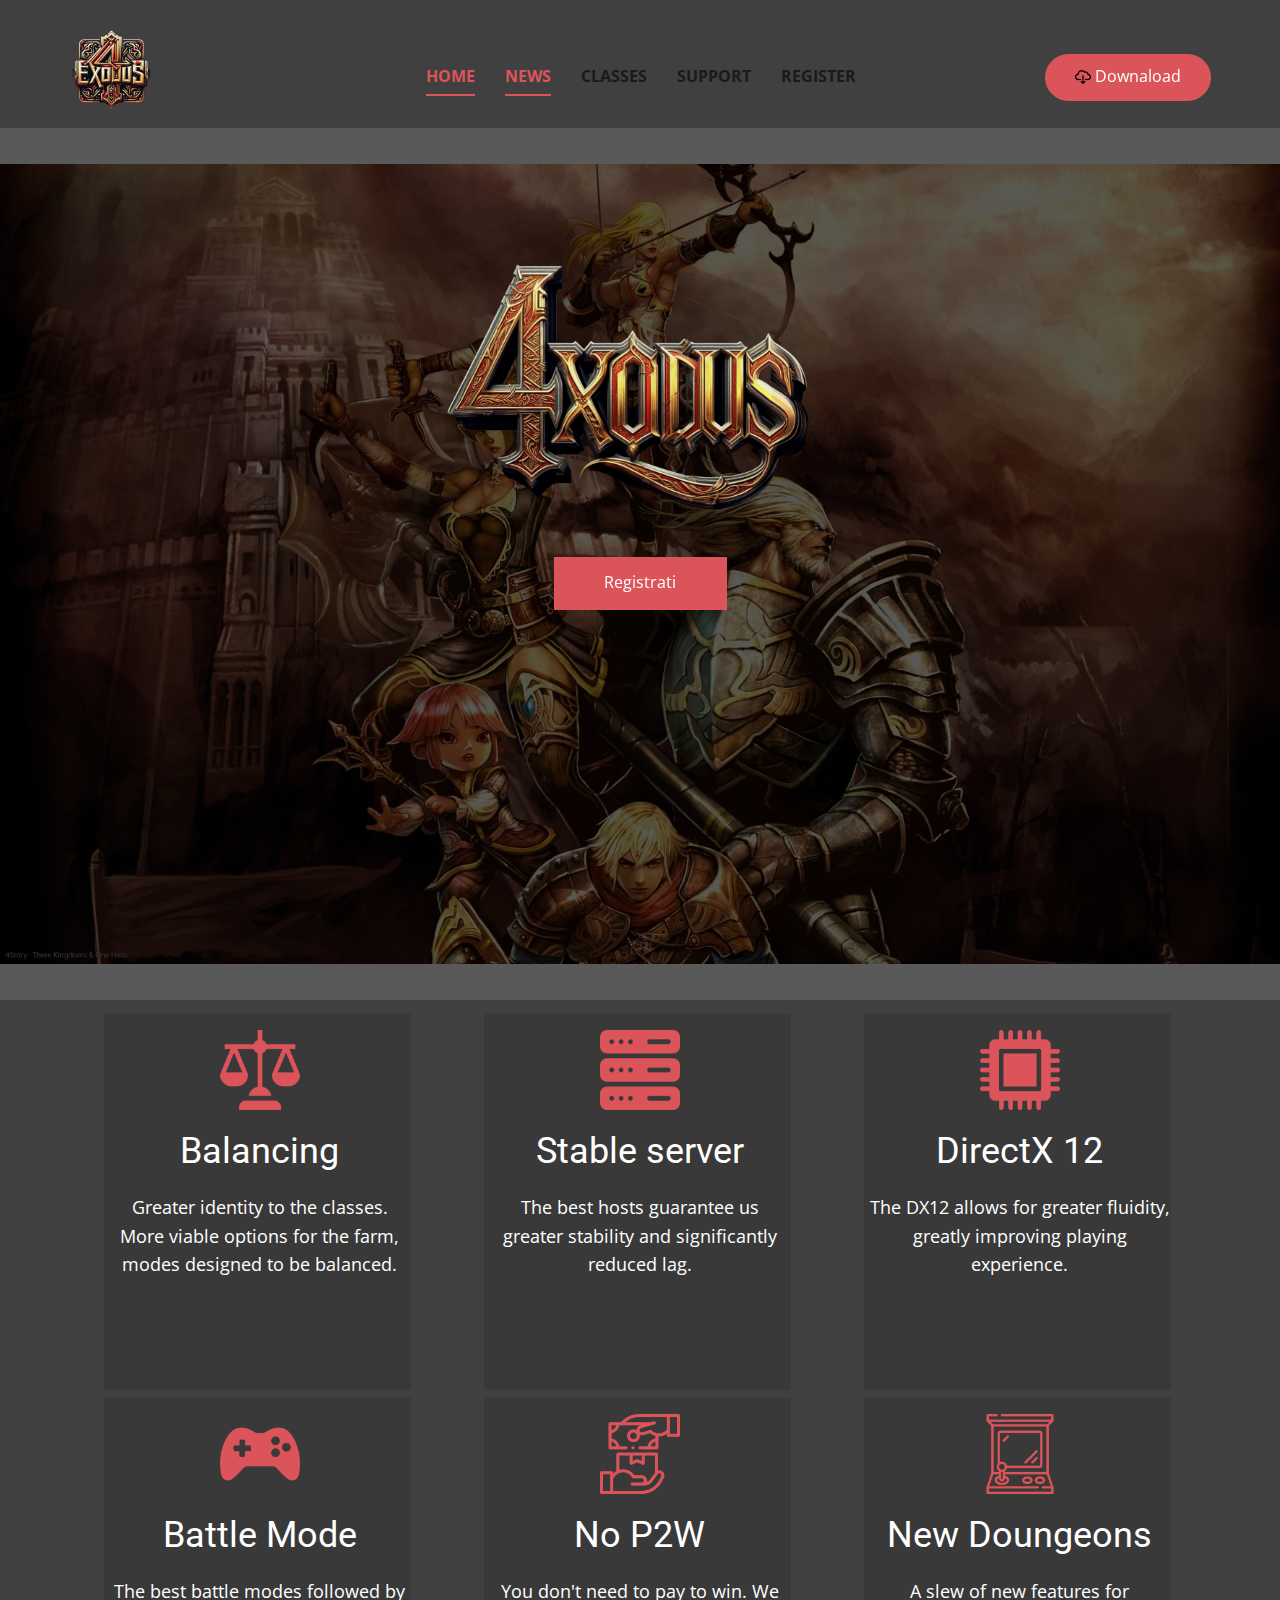
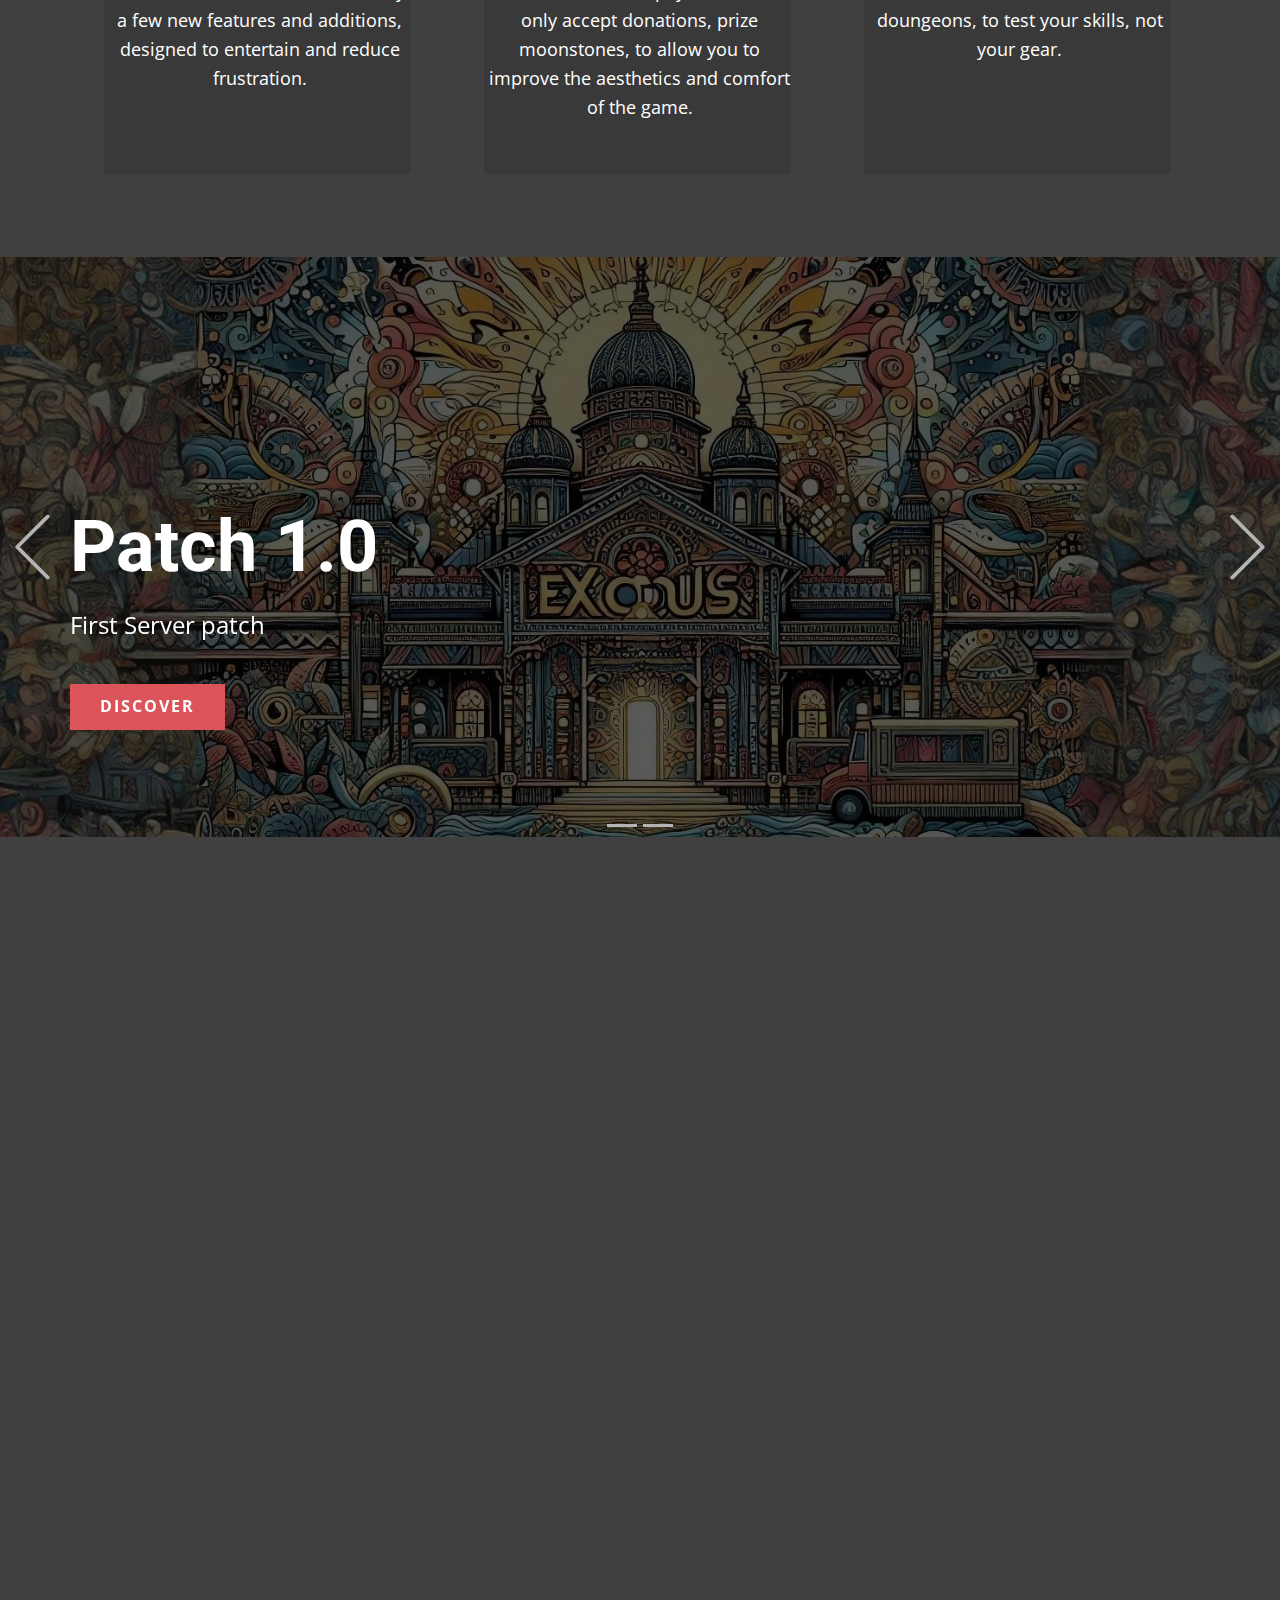
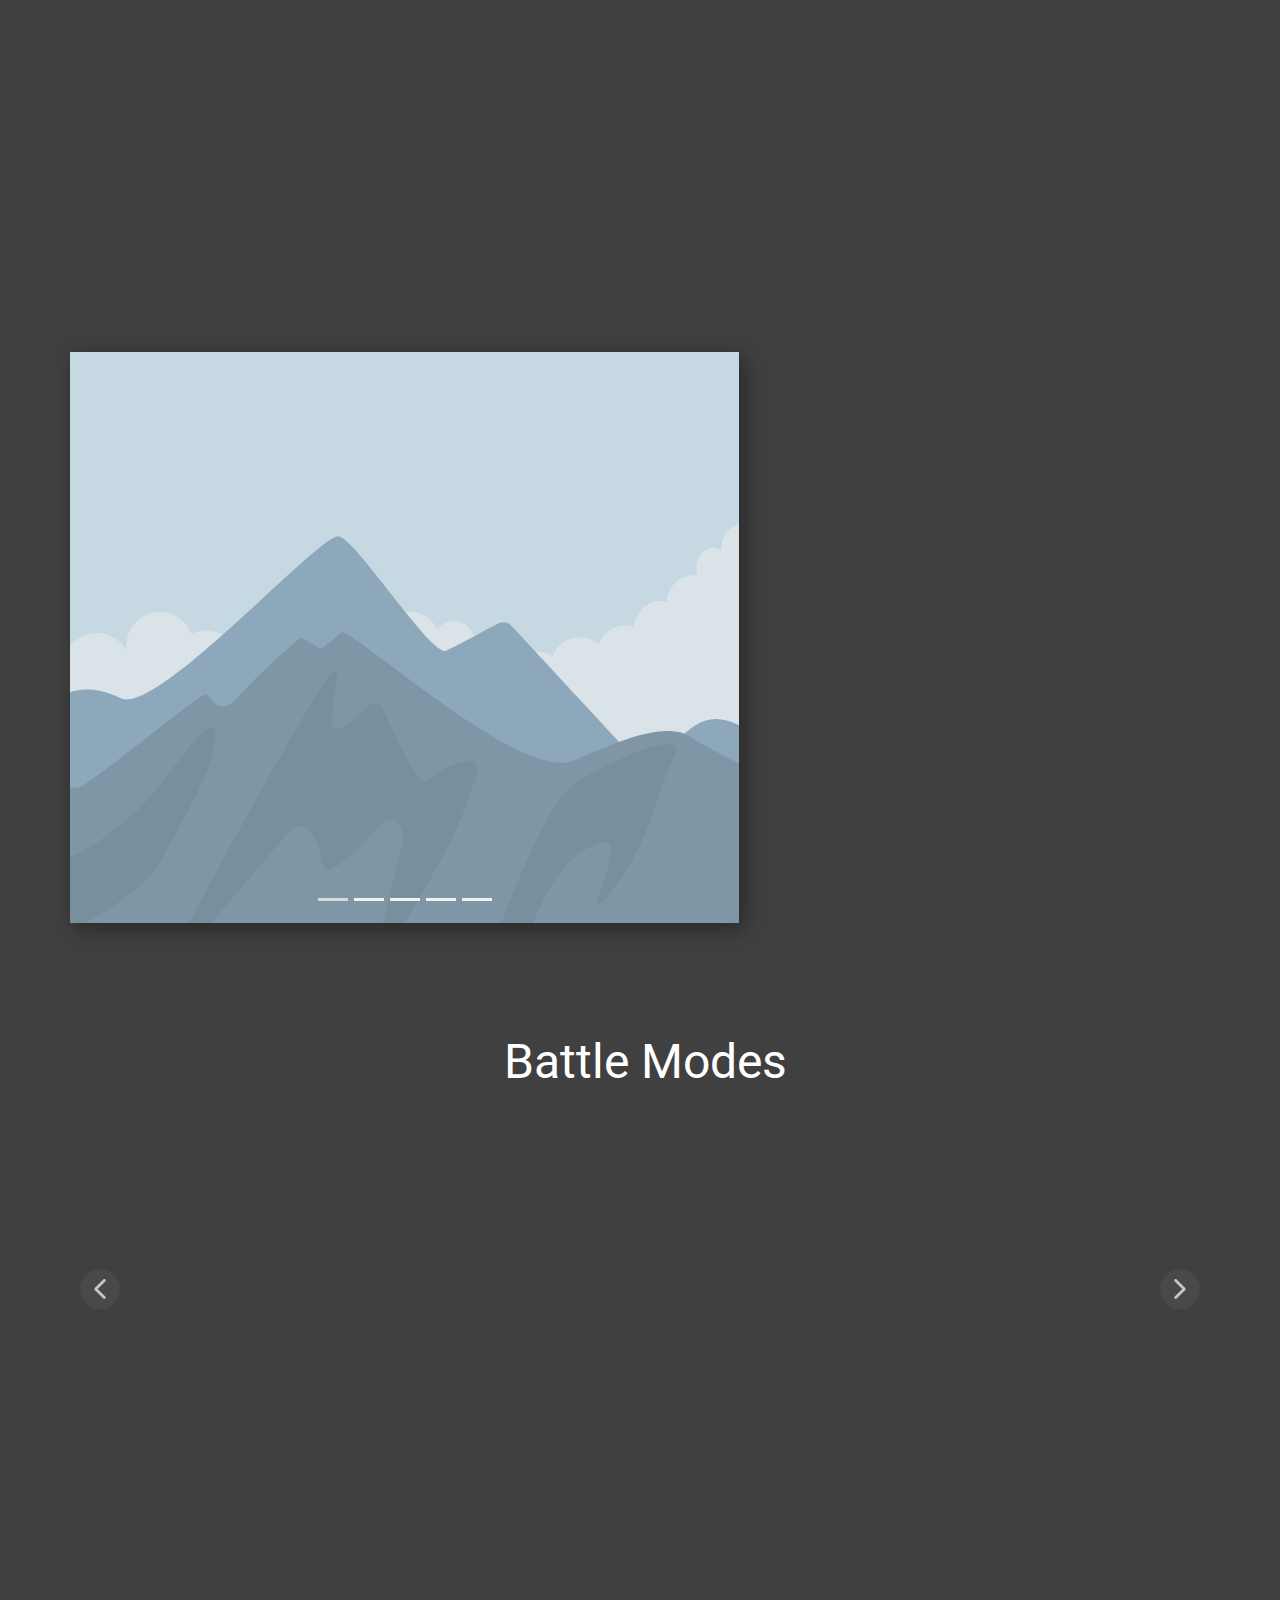
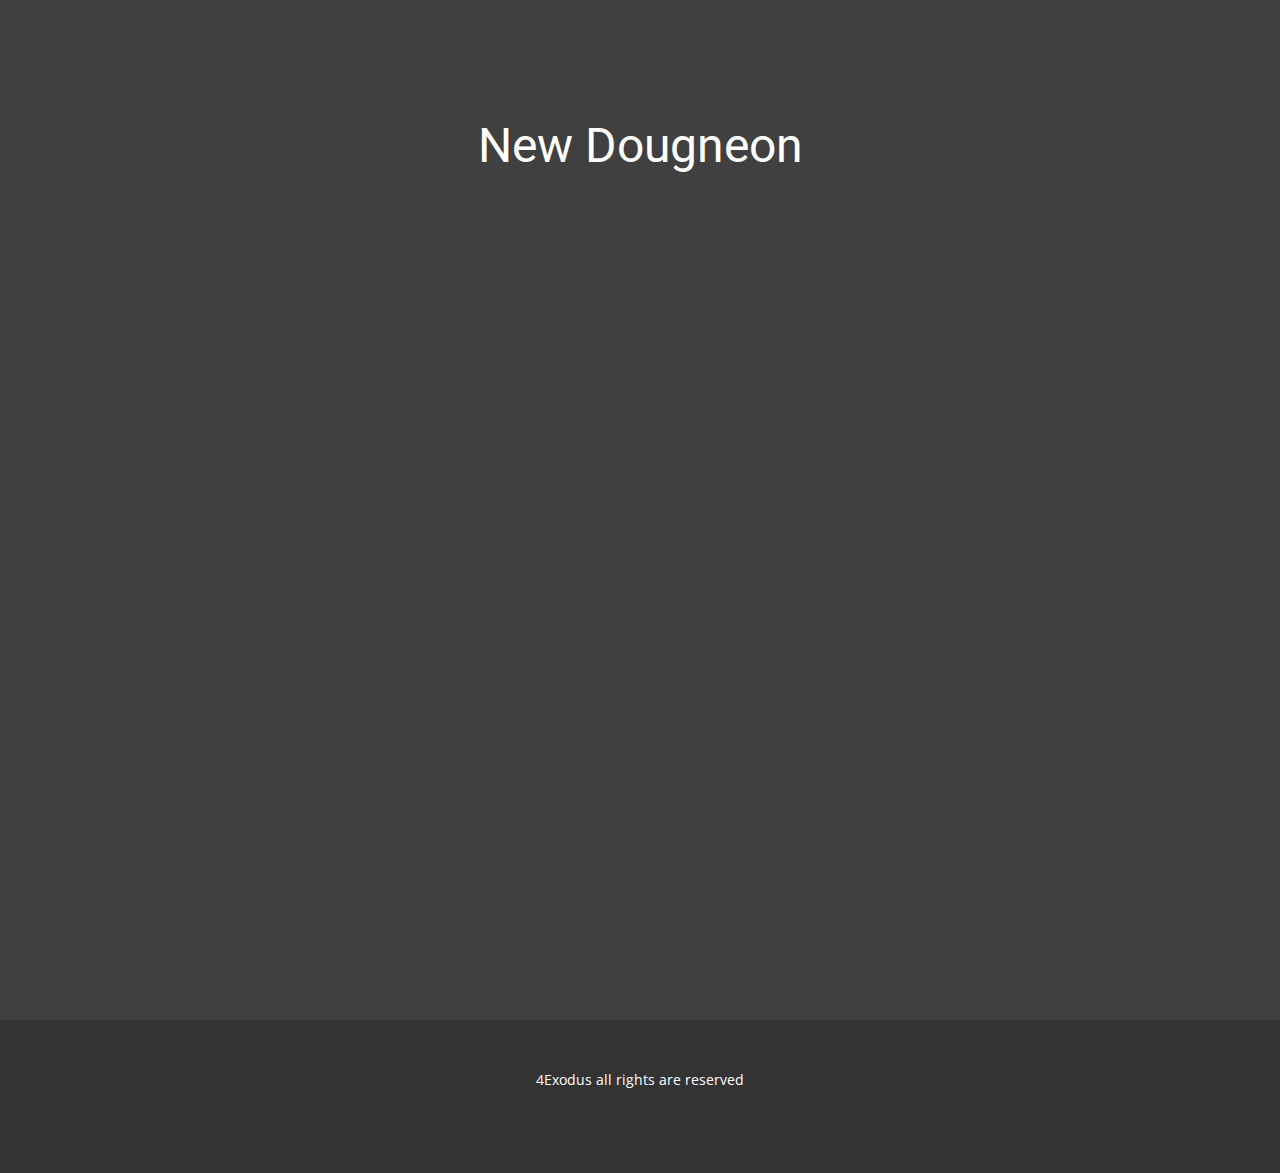
==== Home.html @ 87a6ed3e "Update Home.html" ====
<!DOCTYPE html>
<html style="font-size: 16px;" lang="it"><head>
    <meta name="viewport" content="width=device-width, initial-scale=1.0">
    <meta charset="utf-8">
    <meta name="keywords" content="4 Kingdome​, Patch 1.0, Patch 1.0, Battle Modes, New maps​, New Doungeon​">
    <meta name="description" content="">
    <title>Home</title>
    <link rel="stylesheet" href="nicepage.css" media="screen">
<link rel="stylesheet" href="Home.css" media="screen">
    <script class="u-script" type="text/javascript" src="jquery.js" defer=""></script>
    <script class="u-script" type="text/javascript" src="nicepage.js" defer=""></script>
    <meta name="generator" content="Nicepage 6.12.5, nicepage.com">
    <link id="u-theme-google-font" rel="stylesheet" href="https://fonts.googleapis.com/css?family=Roboto:100,100i,300,300i,400,400i,500,500i,700,700i,900,900i|Open+Sans:300,300i,400,400i,500,500i,600,600i,700,700i,800,800i">
    
    
    
    
    
    
    
    
    
    <script type="application/ld+json">{
		"@context": "http://schema.org",
		"@type": "Organization",
		"name": "",
		"logo": "images/file2.png"
}</script>
    <meta name="theme-color" content="#478ac9">
    <meta property="og:title" content="Home">
    <meta property="og:type" content="website">
  <meta data-intl-tel-input-cdn-path="intlTelInput/"></head>
  <body data-path-to-root="./" data-include-products="false" class="u-body u-xl-mode" data-lang="it"><header class=" u-border-no-bottom u-border-no-left u-border-no-right u-border-no-top u-clearfix u-container-align-center u-header u-section-row-container" id="sec-541e" style="background-image: none;" data-animation-name="" data-animation-duration="0" data-animation-delay="0" data-animation-direction=""><div class="u-section-rows" style="">
        <div class="u-clearfix u-grey-75 u-section-row u-sticky u-sticky-884c u-section-row-1" data-animation-name="" data-animation-duration="0" data-animation-delay="0" data-animation-direction="" id="sec-793c">
          <div class="u-clearfix u-sheet u-sheet-1">
            <a href="#" class="u-image u-logo u-image-1" data-image-width="1024" data-image-height="1024" data-animation-name="pulse" data-animation-duration="1000" data-animation-delay="0" data-animation-direction="">
              <img class="u-logo-image u-logo-image-1" src="images/file2.png">
            </a>
            <nav class="u-menu u-menu-one-level u-offcanvas u-menu-1" data-responsive-from="MD">
              <div class="menu-collapse" style="font-size: 1rem; letter-spacing: 0px; font-weight: 700; text-transform: uppercase;">
                <a class="u-button-style u-custom-active-border-color u-custom-active-color u-custom-border u-custom-border-color u-custom-borders u-custom-hover-border-color u-custom-hover-color u-custom-left-right-menu-spacing u-custom-padding-bottom u-custom-text-active-color u-custom-text-color u-custom-text-decoration u-custom-text-hover-color u-custom-top-bottom-menu-spacing u-nav-link u-text-active-palette-1-base u-text-hover-palette-2-base" href="#">
                  <svg class="u-svg-link" viewBox="0 0 24 24"><use xmlns:xlink="http://www.w3.org/1999/xlink" xlink:href="#menu-hamburger"></use></svg>
                  <svg class="u-svg-content" version="1.1" id="menu-hamburger" viewBox="0 0 16 16" x="0px" y="0px" xmlns:xlink="http://www.w3.org/1999/xlink" xmlns="http://www.w3.org/2000/svg"><g><rect y="1" width="16" height="2"></rect><rect y="7" width="16" height="2"></rect><rect y="13" width="16" height="2"></rect>
</g></svg>
                </a>
              </div>
              <div class="u-custom-menu u-nav-container">
                <ul class="u-nav u-spacing-30 u-unstyled u-nav-1"><li class="u-nav-item"><a class="u-border-2 u-border-active-palette-2-base u-border-hover-palette-2-base u-border-no-left u-border-no-right u-border-no-top u-button-style u-nav-link u-text-active-palette-2-base u-text-grey-90 u-text-hover-palette-2-light-1" href="Home.html" style="padding: 10px 0px;">Home</a>
</li><li class="u-nav-item"><a class="u-border-2 u-border-active-palette-2-base u-border-hover-palette-2-base u-border-no-left u-border-no-right u-border-no-top u-button-style u-nav-link u-text-active-palette-2-base u-text-grey-90 u-text-hover-palette-2-light-1" href="Home.html#carousel-7f16" style="padding: 10px 0px;">News</a>
</li><li class="u-nav-item"><a class="u-border-2 u-border-active-palette-2-base u-border-hover-palette-2-base u-border-no-left u-border-no-right u-border-no-top u-button-style u-nav-link u-text-active-palette-2-base u-text-grey-90 u-text-hover-palette-2-light-1" href="Home.html#sec-6700" style="padding: 10px 0px;">Classes</a>
</li><li class="u-nav-item"><a class="u-border-2 u-border-active-palette-2-base u-border-hover-palette-2-base u-border-no-left u-border-no-right u-border-no-top u-button-style u-nav-link u-text-active-palette-2-base u-text-grey-90 u-text-hover-palette-2-light-1" href="Supporto.html" style="padding: 10px 0px;">Support</a>
</li><li class="u-nav-item"><a class="u-border-2 u-border-active-palette-2-base u-border-hover-palette-2-base u-border-no-left u-border-no-right u-border-no-top u-button-style u-nav-link u-text-active-palette-2-base u-text-grey-90 u-text-hover-palette-2-light-1" href="Register.html" style="padding: 10px 0px;">Register</a>
</li></ul>
              </div>
              <div class="u-custom-menu u-nav-container-collapse">
                <div class="u-black u-container-style u-inner-container-layout u-opacity u-opacity-95 u-sidenav">
                  <div class="u-inner-container-layout u-sidenav-overflow">
                    <div class="u-menu-close u-menu-close-1"></div>
                    <ul class="u-align-center u-nav u-popupmenu-items u-unstyled u-nav-2"><li class="u-nav-item"><a class="u-button-style u-nav-link" href="Home.html">Home</a>
</li><li class="u-nav-item"><a class="u-button-style u-nav-link" href="Home.html#carousel-7f16">News</a>
</li><li class="u-nav-item"><a class="u-button-style u-nav-link" href="Home.html#sec-6700">Classes</a>
</li><li class="u-nav-item"><a class="u-button-style u-nav-link" href="Supporto.html">Support</a>
</li><li class="u-nav-item"><a class="u-button-style u-nav-link" href="Register.html">Register</a>
</li></ul>
                  </div>
                </div>
                <div class="u-black u-menu-overlay u-opacity u-opacity-70"></div>
              </div>
            </nav>
            <a href="download.html" class="u-active-palette-2-dark-1 u-align-center u-border-none u-btn u-btn-round u-button-style u-hover-palette-2-light-1 u-palette-2-base u-radius-50 u-text-active-white u-btn-1" data-animation-name="customAnimationIn" data-animation-duration="1000" data-animation-delay="0"><span class="u-file-icon u-icon u-icon-1"><img src="images/7532231.png" alt=""></span>Downaload
            </a>
          </div>
          
          
          
          
          
          <style class="u-sticky-style" data-style-id="884c">.u-sticky-fixed.u-sticky-884c, .u-body.u-sticky-fixed .u-sticky-884c {
box-shadow: 5px 5px 20px 0 rgba(0,0,0,0.4) !important
}.u-sticky-fixed.u-sticky-884c:before, .u-body.u-sticky-fixed .u-sticky-884c:before {
borders: top right bottom left !important; border-color: #404040 !important; border-width: 2px !important
}</style>
        </div>
        <div class="u-grey-75 u-section-row u-section-row-2" id="sec-abd8">
          <div class="u-clearfix u-sheet u-sheet-2"></div>
          
          
          
          
          
        </div>
      </div></header>
    <section class="u-clearfix u-image u-image-contain u-shading u-section-1" id="sec-1109" data-image-width="1920" data-image-height="1200">
      <div class="u-clearfix u-sheet u-sheet-1">
        <img class="u-image u-image-contain u-image-default u-preserve-proportions u-image-1" src="images/file1.png" alt="" data-image-width="1024" data-image-height="1024" data-animation-name="customAnimationIn" data-animation-duration="1000" data-animation-delay="0" data-animation-direction="">
        <a href="#" class="u-active-palette-2-dark-1 u-border-none u-btn u-button-style u-hover-palette-2-light-1 u-palette-2-base u-btn-1" data-animation-name="pulse" data-animation-duration="1000" data-animation-delay="0" data-animation-direction="">Registrati </a>
      </div>
    </section>
    <section class="u-align-center u-clearfix u-grey-75 u-section-2" id="sec-ccd7">
      
      
      
      
      
      
      <div class="u-clearfix u-sheet u-sheet-1">
        <div class="u-expanded-width u-list u-list-1">
          <div class="u-repeater u-repeater-1">
            <div class="u-container-style u-list-item u-repeater-item">
              <div class="u-container-layout u-similar-container u-container-layout-1">
                <div class="u-black u-hover-feature u-opacity u-opacity-10 u-shape u-shape-rectangle u-shape-1"></div><span class="u-align-center u-file-icon u-icon u-text-palette-2-base u-icon-1"><img src="images/2970715-cdd0bff2.png" alt=""></span>
                <h3 class="u-align-center u-text u-text-default u-text-1">Balancing</h3>
                <p class="u-align-center u-text u-text-2"> Greater identity to the classes. More viable options for the farm, modes designed to be balanced.</p>
              </div>
            </div>
            <div class="u-container-style u-list-item u-repeater-item">
              <div class="u-container-layout u-similar-container u-container-layout-2">
                <div class="u-black u-hover-feature u-opacity u-opacity-10 u-shape u-shape-rectangle u-shape-2"></div><span class="u-align-center u-file-icon u-icon u-text-palette-2-base u-icon-2"><img src="images/4144964-e7177d56.png" alt=""></span>
                <h3 class="u-align-center u-text u-text-default u-text-3">Stable server </h3>
                <p class="u-align-center u-text u-text-4"> The best hosts guarantee us greater stability and significantly reduced lag.</p>
              </div>
            </div>
            <div class="u-container-style u-list-item u-repeater-item">
              <div class="u-container-layout u-similar-container u-container-layout-3">
                <div class="u-black u-hover-feature u-opacity u-opacity-10 u-shape u-shape-rectangle u-shape-3"></div><span class="u-align-center u-file-icon u-icon u-text-palette-2-base u-icon-3"><img src="images/1694647-afec08a5.png" alt=""></span>
                <h3 class="u-align-center u-text u-text-default u-text-5"> DirectX 12</h3>
                <p class="u-align-center u-text u-text-6"> The DX12 allows for greater fluidity, greatly improving playing experience.</p>
              </div>
            </div>
            <div class="u-container-style u-list-item u-repeater-item">
              <div class="u-container-layout u-similar-container u-container-layout-4">
                <div class="u-black u-hover-feature u-opacity u-opacity-10 u-shape u-shape-rectangle u-shape-4"></div><span class="u-align-center u-file-icon u-icon u-text-palette-2-base u-icon-4"><img src="images/13973-53c68179.png" alt=""></span>
                <h3 class="u-align-center u-text u-text-default u-text-7"> Battle Mode</h3>
                <p class="u-align-center u-text u-text-8"> The best battle modes followed by a few new features and additions, designed to entertain and reduce frustration.</p>
              </div>
            </div>
            <div class="u-container-style u-list-item u-repeater-item">
              <div class="u-container-layout u-similar-container u-container-layout-5">
                <div class="u-black u-hover-feature u-opacity u-opacity-10 u-shape u-shape-rectangle u-shape-5"></div><span class="u-align-center u-file-icon u-icon u-text-palette-2-base u-icon-5"><img src="images/4766874-142c9ae1.png" alt=""></span>
                <h3 class="u-align-center u-text u-text-default u-text-9">No P2W </h3>
                <p class="u-align-center u-text u-text-10"> You don't need to pay to win. We only accept donations, prize moonstones, to allow you to improve the aesthetics and comfort of the game.</p>
              </div>
            </div>
            <div class="u-container-style u-list-item u-repeater-item">
              <div class="u-container-layout u-similar-container u-container-layout-6">
                <div class="u-black u-hover-feature u-opacity u-opacity-10 u-shape u-shape-rectangle u-shape-6"></div><span class="u-align-center u-file-icon u-icon u-text-palette-2-base u-icon-6"><img src="images/6578142-193c45c6.png" alt=""></span>
                <h3 class="u-align-center u-text u-text-default u-text-11">New Doungeons </h3>
                <p class="u-align-center u-text u-text-12"> A slew of new features for doungeons, to test your skills, not your gear.</p>
              </div>
            </div>
          </div>
        </div>
      </div>
    </section>
    <section class="u-carousel u-slide u-block-a42a-1" id="carousel-f766" data-interval="5000" data-u-ride="carousel">
      <ol class="u-absolute-hcenter u-carousel-indicators u-block-a42a-2">
        <li data-u-target="#carousel-f766" class="u-active u-grey-30" data-u-slide-to="0"></li>
        <li data-u-target="#carousel-f766" class="u-grey-30" data-u-slide-to="1"></li>
      </ol>
      <div class="u-carousel-inner" role="listbox">
        <div class="u-active u-carousel-item u-clearfix u-container-align-left u-image u-shading u-section-3-1" data-image-width="1481" data-image-height="833">
          <div class="u-clearfix u-sheet u-sheet-1">
            <h1 class="u-align-left u-text u-text-default u-text-white u-title u-text-1">Patch 1.0</h1>
            <p class="u-align-left u-large-text u-text u-text-variant u-text-white u-text-2">First Server patch </p>
            <a href="#" class="u-align-left u-btn u-btn-rectangle u-button-style u-palette-2-base u-radius-0 u-btn-1">Discover </a>
          </div>
        </div>
        <div class="u-carousel-item u-clearfix u-container-align-left u-image u-shading u-section-3-2" data-image-width="1821" data-image-height="1024">
          <div class="u-clearfix u-sheet u-sheet-1">
            <h1 class="u-align-left u-text u-text-default u-text-white u-title u-text-1">Patch 1.0</h1>
            <p class="u-align-left u-large-text u-text u-text-variant u-text-white u-text-2">First Server patch </p>
            <a href="#" class="u-align-left u-btn u-btn-rectangle u-button-style u-palette-2-base u-radius-0 u-btn-1">Discover </a>
          </div>
        </div>
      </div>
      <a class="u-absolute-vcenter u-carousel-control u-carousel-control-prev u-text-grey-30 u-block-a42a-3" href="#carousel-f766" role="button" data-u-slide="prev">
        <span aria-hidden="true">
          <svg class="u-svg-link" viewBox="0 0 477.175 477.175"><path d="M145.188,238.575l215.5-215.5c5.3-5.3,5.3-13.8,0-19.1s-13.8-5.3-19.1,0l-225.1,225.1c-5.3,5.3-5.3,13.8,0,19.1l225.1,225
                    c2.6,2.6,6.1,4,9.5,4s6.9-1.3,9.5-4c5.3-5.3,5.3-13.8,0-19.1L145.188,238.575z"></path></svg>
        </span>
        <span class="sr-only">Previous</span>
      </a>
      <a class="u-absolute-vcenter u-carousel-control u-carousel-control-next u-text-grey-30 u-block-a42a-4" href="#carousel-f766" role="button" data-u-slide="next">
        <span aria-hidden="true">
          <svg class="u-svg-link" viewBox="0 0 477.175 477.175"><path d="M360.731,229.075l-225.1-225.1c-5.3-5.3-13.8-5.3-19.1,0s-5.3,13.8,0,19.1l215.5,215.5l-215.5,215.5
                    c-5.3,5.3-5.3,13.8,0,19.1c2.6,2.6,6.1,4,9.5,4c3.4,0,6.9-1.3,9.5-4l225.1-225.1C365.931,242.875,365.931,234.275,360.731,229.075z"></path></svg>
        </span>
        <span class="sr-only">Prossimo</span>
      </a>
    </section>
    <section class="u-clearfix u-grey-75 u-section-4" src="" id="sec-6700">
      <div class="u-clearfix u-sheet u-sheet-1">
        <div class="u-expanded-width u-list u-list-1">
          <div class="u-repeater u-repeater-1">
            <div class="u-list-item u-repeater-item u-list-item-1" data-animation-name="customAnimationIn" data-animation-duration="1000" data-animation-delay="0">
              <div class="u-container-layout u-similar-container u-valign-top u-container-layout-1">
                <img class="u-expanded-width u-hover-feature u-image u-image-1" src="images/assassin.png" data-image-width="1600" data-image-height="1200">
                <h4 class="u-text u-text-1">Night Walker </h4>
                <p class="u-text u-text-default u-text-2"> Born to strike in the shadows, it is at its best to take out out-of-position and isolated targets.</p>
              </div>
            </div>
            <div class="u-list-item u-repeater-item u-list-item-2" data-animation-name="customAnimationIn" data-animation-duration="1000">
              <div class="u-container-layout u-similar-container u-valign-top u-container-layout-2">
                <img class="u-expanded-width u-hover-feature u-image u-image-2" src="images/archer.png" data-image-width="860" data-image-height="458">
                <h4 class="u-text u-text-3">Archer</h4>
                <p class="u-text u-text-default u-text-4"> A shower of quick shots will allow you to take down even the toughest targets.</p>
              </div>
            </div>
            <div class="u-list-item u-repeater-item u-list-item-3" data-animation-name="customAnimationIn" data-animation-duration="1000">
              <div class="u-container-layout u-similar-container u-valign-top u-container-layout-3">
                <img class="u-expanded-width u-hover-feature u-image u-image-3" src="images/summoner.jpg" data-image-width="1920" data-image-height="1080">
                <h4 class="u-text u-text-5">Summoner </h4>
                <p class="u-text u-text-default u-text-6"> It doesn't have a lot of damage, but it's capable of crumbling even the strongest gears. It is at its best from enormous distances.</p>
              </div>
            </div>
            <div class="u-list-item u-repeater-item u-list-item-4" data-animation-name="customAnimationIn" data-animation-duration="1000">
              <div class="u-container-layout u-similar-container u-valign-top u-container-layout-4">
                <img class="u-expanded-width u-hover-feature u-image u-image-4" src="images/priest.jpg" data-image-width="1600" data-image-height="1200">
                <h4 class="u-text u-text-7">Priest </h4>
                <p class="u-text u-text-default u-text-8"> Care and protection are his mantra. He is able to determine victory thanks to his support.</p>
              </div>
            </div>
            <div class="u-list-item u-repeater-item u-list-item-5" data-animation-name="customAnimationIn" data-animation-duration="1000">
              <div class="u-container-layout u-similar-container u-valign-top u-container-layout-5">
                <img class="u-expanded-width u-hover-feature u-image u-image-5" src="images/mage.jpg" data-image-width="1600" data-image-height="1200">
                <h4 class="u-text u-text-9">Mage</h4>
                <p class="u-text u-text-default u-text-10"> A lot of damage in a very short time. His goal is to finish off opponents.</p>
              </div>
            </div>
            <div class="u-list-item u-repeater-item u-list-item-6" data-animation-name="customAnimationIn" data-animation-duration="1000">
              <div class="u-container-layout u-similar-container u-valign-top u-container-layout-6">
                <img class="u-expanded-width u-hover-feature u-image u-image-6" src="images/warrior.jpg" data-image-width="1600" data-image-height="1200">
                <h4 class="u-text u-text-11">Warrior</h4>
                <p class="u-text u-text-default u-text-12"> A battle ram. Endowed with a very high resistance, he is not very fast, but if he reaches the opponent, he has no hope.</p>
              </div>
            </div>
          </div>
        </div>
      </div>
      
      
      
      
      
      
    </section>
    <section class="u-align-center u-clearfix u-grey-75 u-section-5" id="sec-3b31">
      <div class="u-clearfix u-sheet u-sheet-1">
        <div id="carousel-4731" data-interval="5000" data-u-ride="carousel" class="u-carousel u-expanded-width-sm u-expanded-width-xs u-slider u-slider-1">
          <ol class="u-absolute-hcenter u-carousel-indicators u-carousel-indicators-1">
            <li data-u-target="#carousel-4731" class="u-active u-active-grey-15 u-grey-5 u-hover-grey-15 u-shape-rectangle" data-u-slide-to="0" style="width: 30px; height: 3px;"></li>
            <li data-u-target="#carousel-4731" class="u-active-grey-15 u-grey-5 u-hover-grey-15 u-shape-rectangle" data-u-slide-to="1" style="width: 30px; height: 3px;"></li>
            <li data-u-target="#carousel-4731" class="u-active-grey-15 u-grey-5 u-hover-grey-15 u-shape-rectangle" data-u-slide-to="2" style="width: 30px; height: 3px;"></li>
            <li data-u-target="#carousel-4731" class="u-active-grey-15 u-grey-5 u-hover-grey-15 u-shape-rectangle" data-u-slide-to="3" style="width: 30px; height: 3px;"></li>
            <li data-u-target="#carousel-4731" class="u-active-grey-15 u-grey-5 u-hover-grey-15 u-shape-rectangle" data-u-slide-to="4" style="width: 30px; height: 3px;"></li>
          </ol>
          <div class="u-carousel-inner" role="listbox">
            <div class="u-active u-carousel-item u-container-style u-image u-slide u-image-1" data-image-width="2000" data-image-height="1333">
              <div class="u-container-layout u-container-layout-1"></div>
            </div>
            <div class="u-carousel-item u-container-style u-image u-slide u-image-2" data-image-width="2000" data-image-height="1333">
              <div class="u-container-layout u-container-layout-2"></div>
            </div>
            <div class="u-carousel-item u-container-style u-slide">
              <div class="u-container-layout u-container-layout-3"></div>
            </div>
            <div class="u-carousel-item u-container-style u-slide">
              <div class="u-container-layout u-container-layout-4"></div>
            </div>
            <div class="u-carousel-item u-container-style u-slide">
              <div class="u-container-layout u-container-layout-5"></div>
            </div>
          </div>
          <a class="u-absolute-vcenter u-carousel-control u-carousel-control-prev u-hidden u-spacing-13 u-text-grey-30 u-carousel-control-1" href="#carousel-4731" role="button" data-u-slide="prev">
            <span aria-hidden="true">
              <svg viewBox="0 0 477.175 477.175"><path d="M145.188,238.575l215.5-215.5c5.3-5.3,5.3-13.8,0-19.1s-13.8-5.3-19.1,0l-225.1,225.1c-5.3,5.3-5.3,13.8,0,19.1l225.1,225
                    c2.6,2.6,6.1,4,9.5,4s6.9-1.3,9.5-4c5.3-5.3,5.3-13.8,0-19.1L145.188,238.575z"></path></svg>
            </span>
            <span class="sr-only">+Previous</span>
          </a>
          <a class="u-absolute-vcenter u-carousel-control u-carousel-control-next u-hidden u-spacing-13 u-text-grey-30 u-carousel-control-2" href="#carousel-4731" role="button" data-u-slide="next">
            <span aria-hidden="true">
              <svg viewBox="0 0 477.175 477.175"><path d="M360.731,229.075l-225.1-225.1c-5.3-5.3-13.8-5.3-19.1,0s-5.3,13.8,0,19.1l215.5,215.5l-215.5,215.5
                    c-5.3,5.3-5.3,13.8,0,19.1c2.6,2.6,6.1,4,9.5,4c3.4,0,6.9-1.3,9.5-4l225.1-225.1C365.931,242.875,365.931,234.275,360.731,229.075z"></path></svg>
            </span>
            <span class="sr-only">+Next</span>
          </a>
        </div>
        <div class="u-align-center-sm u-align-center-xs u-align-left-lg u-align-left-md u-align-left-xl u-container-style u-group u-white u-group-1" data-animation-name="fadeIn" data-animation-duration="1000" data-animation-delay="0">
          <div class="u-container-layout u-container-layout-6">
            <h2 class="u-text u-text-1">New maps </h2>
            <p class="u-text u-text-2"> The new maps have been meticulously crafted by our expert Level Designer, with the support of highly experienced players, to ensure innovation, variety, and fun. We have combined sophisticated design with feedback from seasoned veterans to create unique and engaging experiences that will keep players constantly excited and immersed.</p>
          </div>
        </div>
      </div>
    </section>
    <section class="u-align-center u-clearfix u-grey-75 u-section-6" id="sec-0263">
      <div class="u-clearfix u-sheet u-sheet-1">
        <h2 class="u-text u-text-1">Battle Modes</h2>
        <div class="u-expanded-width u-layout-horizontal u-list u-list-1">
          <div class="u-repeater u-repeater-1">
            <div class="u-align-left u-container-style u-hover-feature u-list-item u-repeater-item u-shape-rectangle u-list-item-1" data-animation-name="customAnimationIn" data-animation-duration="1000" data-animation-delay="0">
              <div class="u-container-layout u-similar-container u-container-layout-1">
                <img class="u-expanded-width u-hover-feature u-image u-image-default u-image-1" alt="" data-image-width="1024" data-image-height="1024" src="images/_d4df6a26-b7d6-41af-b448-66900226985e.jpg">
                <h4 class="u-text u-text-2"> Battle of Worlds</h4>
                <p class="u-text u-text-3"> The entire kingdom competes in the Battle of Worlds, created for intense PvP action.</p>
              </div>
            </div>
            <div class="u-align-left u-container-style u-hover-feature u-list-item u-repeater-item u-shape-rectangle u-list-item-2" data-animation-name="customAnimationIn" data-animation-duration="1000">
              <div class="u-container-layout u-similar-container u-container-layout-2">
                <img class="u-expanded-width u-hover-feature u-image u-image-default u-image-2" alt="" data-image-width="1024" data-image-height="1024" src="images/_489f92ed-5a59-4a5d-a1d3-3df96f64ad5c.jpg">
                <h4 class="u-text u-text-4"> Three blades of Iberia</h4>
                <p class="u-text u-text-5"> Team-based 'battle royale' mode with squads of 3. But be very careful, you only have 3 chances!</p>
              </div>
            </div>
            <div class="u-align-left u-container-style u-hover-feature u-list-item u-repeater-item u-shape-rectangle u-list-item-3" data-animation-name="customAnimationIn" data-animation-duration="1000">
              <div class="u-container-layout u-similar-container u-container-layout-3">
                <img class="u-expanded-width u-hover-feature u-image u-image-default u-image-3" alt="" data-image-width="1024" data-image-height="1024" src="images/_51633ea0-aba8-44d1-8a25-23a98d9339e0.jpg">
                <h4 class="u-text u-text-6"> Exodus Fighters</h4>
                <p class="u-text u-text-7"> Team-based 'battle royale' mode with squads of 7. There are 7 chances, but only the best will manage to become the fighters of Exodus!</p>
              </div>
            </div>
            <div class="u-align-left u-container-style u-hover-feature u-list-item u-repeater-item u-shape-rectangle u-list-item-4" data-animation-name="customAnimationIn" data-animation-duration="1000">
              <div class="u-container-layout u-similar-container u-container-layout-4">
                <img class="u-expanded-width u-hover-feature u-image u-image-default u-image-4" alt="" data-image-width="1024" data-image-height="1024" src="images/_8b300fe0-61e6-4c2a-a568-5d16261b5278.jpg">
                <h4 class="u-text u-text-8">Domination</h4>
                <p class="u-text u-text-9"> Free the fort, capture the fort, defend the fort. A mode designed to maximize strategic expression.</p>
              </div>
            </div>
            <div class="u-align-left u-container-style u-hover-feature u-list-item u-repeater-item u-shape-rectangle u-list-item-5" data-animation-name="customAnimationIn" data-animation-duration="1000">
              <div class="u-container-layout u-similar-container u-container-layout-5">
                <img class="u-expanded-width u-hover-feature u-image u-image-default u-image-5" alt="" data-image-width="1024" data-image-height="1024" src="images/_e76d95c1-bc3e-4cf1-8ccb-7f1750450d1e.jpg">
                <h4 class="u-text u-text-10">Monster Invasion </h4>
                <p class="u-text u-text-11"> Drive the monsters out of Iberia, but be careful, the monsters are not easy to defeat, and your kingdom won't be the only one stepping into the fray.</p>
              </div>
            </div>
            <div class="u-align-left u-container-style u-hover-feature u-list-item u-repeater-item u-shape-rectangle u-list-item-6" data-animation-name="customAnimationIn" data-animation-duration="1000">
              <div class="u-container-layout u-similar-container u-container-layout-6">
                <img class="u-expanded-width u-hover-feature u-image u-image-default u-image-6" alt="" data-image-width="1024" data-image-height="1024" src="images/th.jpg">
                <h4 class="u-text u-text-12">Team Death Match</h4>
                <p class="u-text u-text-13"> Crush your enemy in a brutal form of frontal PvP!</p>
              </div>
            </div>
          </div>
          <a class="u-gallery-nav u-gallery-nav-prev u-grey-70 u-icon-circle u-opacity u-opacity-70 u-spacing-10 u-text-white u-gallery-nav-1" href="#" role="button">
            <span aria-hidden="true">
              <svg viewBox="0 0 451.847 451.847"><path d="M97.141,225.92c0-8.095,3.091-16.192,9.259-22.366L300.689,9.27c12.359-12.359,32.397-12.359,44.751,0
c12.354,12.354,12.354,32.388,0,44.748L173.525,225.92l171.903,171.909c12.354,12.354,12.354,32.391,0,44.744
c-12.354,12.365-32.386,12.365-44.745,0l-194.29-194.281C100.226,242.115,97.141,234.018,97.141,225.92z"></path></svg>
            </span>
            <span class="sr-only">
              <svg viewBox="0 0 451.847 451.847"><path d="M97.141,225.92c0-8.095,3.091-16.192,9.259-22.366L300.689,9.27c12.359-12.359,32.397-12.359,44.751,0
c12.354,12.354,12.354,32.388,0,44.748L173.525,225.92l171.903,171.909c12.354,12.354,12.354,32.391,0,44.744
c-12.354,12.365-32.386,12.365-44.745,0l-194.29-194.281C100.226,242.115,97.141,234.018,97.141,225.92z"></path></svg>
            </span>
          </a>
          <a class="u-gallery-nav u-gallery-nav-next u-grey-70 u-icon-circle u-opacity u-opacity-70 u-spacing-10 u-text-white u-gallery-nav-2" href="#" role="button">
            <span aria-hidden="true">
              <svg viewBox="0 0 451.846 451.847"><path d="M345.441,248.292L151.154,442.573c-12.359,12.365-32.397,12.365-44.75,0c-12.354-12.354-12.354-32.391,0-44.744
L278.318,225.92L106.409,54.017c-12.354-12.359-12.354-32.394,0-44.748c12.354-12.359,32.391-12.359,44.75,0l194.287,194.284
c6.177,6.18,9.262,14.271,9.262,22.366C354.708,234.018,351.617,242.115,345.441,248.292z"></path></svg>
            </span>
            <span class="sr-only">
              <svg viewBox="0 0 451.846 451.847"><path d="M345.441,248.292L151.154,442.573c-12.359,12.365-32.397,12.365-44.75,0c-12.354-12.354-12.354-32.391,0-44.744
L278.318,225.92L106.409,54.017c-12.354-12.359-12.354-32.394,0-44.748c12.354-12.359,32.391-12.359,44.75,0l194.287,194.284
c6.177,6.18,9.262,14.271,9.262,22.366C354.708,234.018,351.617,242.115,345.441,248.292z"></path></svg>
            </span>
          </a>
        </div>
      </div>
      
      
      
      
      
      
      
      
      
      
      
      
    </section>
    <section class="u-clearfix u-container-align-center u-grey-75 u-valign-top-lg u-valign-top-md u-valign-top-xl u-section-7" id="carousel_a17b">
      <h2 class="u-align-center u-text u-text-1">New Dougneon </h2>
      <div class="data-layout-selected u-clearfix u-gutter-26 u-layout-custom-sm u-layout-custom-xs u-layout-wrap u-layout-wrap-1">
        <div class="u-layout">
          <div class="u-layout-row">
            <div class="u-size-15-lg u-size-15-xl u-size-30-md u-size-30-sm u-size-60-xs">
              <div class="u-layout-col">
                <div class="u-container-align-center-lg u-container-align-center-md u-container-align-center-xl u-container-align-center-xs u-container-align-center-xxl u-container-style u-layout-cell u-size-40 u-layout-cell-1" data-animation-name="customAnimationIn" data-animation-duration="1500">
                  <div class="u-container-layout u-valign-top u-container-layout-1">
                    <img class="u-hover-feature u-image u-image-default u-image-1" src="images/_6435c7f5-643c-4d8d-89e9-5f0b5b672e3c.jpg" data-image-width="1024" data-image-height="1024">
                    <h5 class="u-align-center u-text u-text-2"> Labyrinth of Hell Flames</h5>
                    <p class="u-align-center u-text u-text-3">Easy</p>
                  </div>
                </div>
                <div class="u-container-style u-hidden-md u-hidden-sm u-hidden-xs u-layout-cell u-size-20 u-layout-cell-2">
                  <div class="u-container-layout u-container-layout-2"></div>
                </div>
              </div>
            </div>
            <div class="u-size-15-lg u-size-15-xl u-size-30-md u-size-30-sm u-size-60-xs">
              <div class="u-layout-col">
                <div class="u-container-align-center u-container-style u-hidden-md u-hidden-sm u-hidden-xs u-layout-cell u-size-20 u-layout-cell-3">
                  <div class="u-container-layout u-valign-middle u-container-layout-3"></div>
                </div>
                <div class="u-container-align-center-lg u-container-align-center-md u-container-align-center-xl u-container-align-center-xs u-container-style u-layout-cell u-size-40 u-layout-cell-4" data-animation-name="customAnimationIn" data-animation-duration="1500" data-animation-delay="500">
                  <div class="u-container-layout u-valign-top u-container-layout-4">
                    <img class="u-hover-feature u-image u-image-default u-image-2" src="images/_72e2f058-688b-489a-8761-48cac31695de.jpg" data-image-width="1024" data-image-height="1024">
                    <h5 class="u-align-center u-text u-text-4"> Labyrinth of Despair</h5>
                    <p class="u-align-center u-text u-text-5">Medium</p>
                  </div>
                </div>
              </div>
            </div>
            <div class="u-size-15-lg u-size-15-xl u-size-30-md u-size-30-sm u-size-60-xs">
              <div class="u-layout-col">
                <div class="u-container-align-center-lg u-container-align-center-md u-container-align-center-xl u-container-align-center-xs u-container-style u-layout-cell u-size-40 u-layout-cell-5" data-animation-name="customAnimationIn" data-animation-duration="1500">
                  <div class="u-container-layout u-valign-middle u-container-layout-5">
                    <img class="u-hover-feature u-image u-image-default u-image-3" src="images/_d82e307c-cc43-4e95-a9c1-95845897a6b2.jpg" data-image-width="1024" data-image-height="1024">
                    <h5 class="u-align-center u-text u-text-6"> Wrath of Marduk</h5>
                    <p class="u-align-center u-text u-text-7">Hard</p>
                  </div>
                </div>
                <div class="u-container-style u-hidden-md u-hidden-sm u-hidden-xs u-layout-cell u-size-20 u-layout-cell-6">
                  <div class="u-container-layout u-container-layout-6"></div>
                </div>
              </div>
            </div>
            <div class="u-size-15-lg u-size-15-xl u-size-30-md u-size-30-sm u-size-60-xs">
              <div class="u-layout-col">
                <div class="u-container-style u-hidden-md u-hidden-sm u-hidden-xs u-layout-cell u-size-20 u-layout-cell-7">
                  <div class="u-container-layout u-container-layout-7"></div>
                </div>
                <div class="u-container-align-center-lg u-container-align-center-md u-container-align-center-xl u-container-align-center-xs u-container-style u-layout-cell u-size-40 u-layout-cell-8" data-animation-name="customAnimationIn" data-animation-duration="1500" data-animation-delay="500">
                  <div class="u-container-layout u-valign-top u-container-layout-8">
                    <img class="u-hover-feature u-image u-image-default u-image-4" src="images/_38eba462-e5b5-4d1d-9294-21fa34be9a1a.jpg" data-image-width="1024" data-image-height="1024">
                    <h5 class="u-align-center u-text u-text-8"> Marduk's Inferno</h5>
                    <p class="u-align-center u-text u-text-9">Nightmare</p>
                  </div>
                </div>
              </div>
            </div>
          </div>
        </div>
      </div>
      
      
      
      
    </section>
    
    
    
    <footer class="u-align-center u-clearfix u-footer u-grey-80 u-footer" id="sec-5bd2"><div class="u-clearfix u-sheet u-sheet-1">
        <p class="u-small-text u-text u-text-variant u-text-1">4Exodus all rights are reserved </p>
      </div></footer>
    <section class="u-backlink u-clearfix u-grey-80">
    </section><span style="height: 64px; width: 64px; margin-left: 0px; margin-right: auto; margin-top: 0px; background-image: none; right: 20px; bottom: 20px; padding: 15px" class="u-back-to-top u-border-4 u-border-grey-75 u-icon u-icon-circle u-opacity u-opacity-85 u-palette-2-base" data-href="#">
        <svg class="u-svg-link" preserveAspectRatio="xMidYMin slice" viewBox="0 0 551.13 551.13"><use xmlns:xlink="http://www.w3.org/1999/xlink" xlink:href="#svg-1d98"></use></svg>
        <svg class="u-svg-content" enable-background="new 0 0 551.13 551.13" viewBox="0 0 551.13 551.13" xmlns="http://www.w3.org/2000/svg" id="svg-1d98"><path d="m275.565 189.451 223.897 223.897h51.668l-275.565-275.565-275.565 275.565h51.668z"></path></svg>
    </span>
  
</body></html>
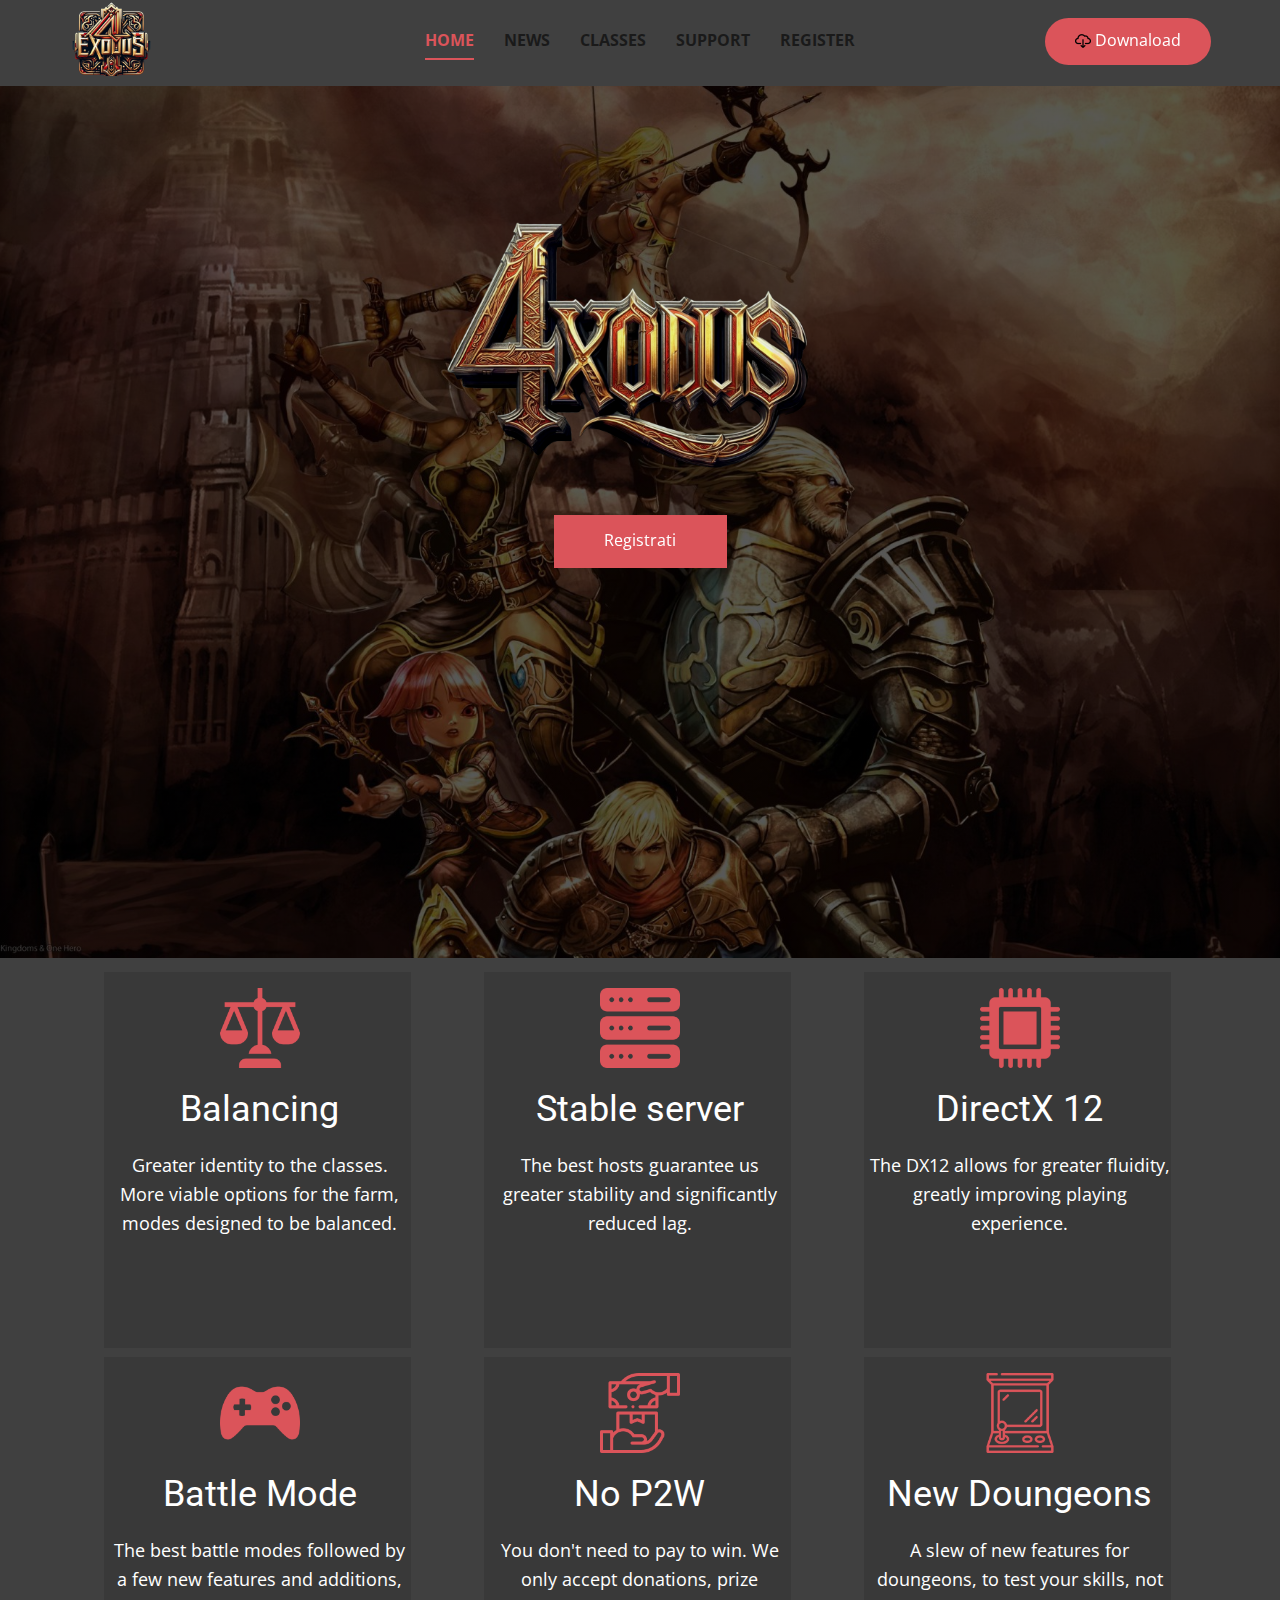
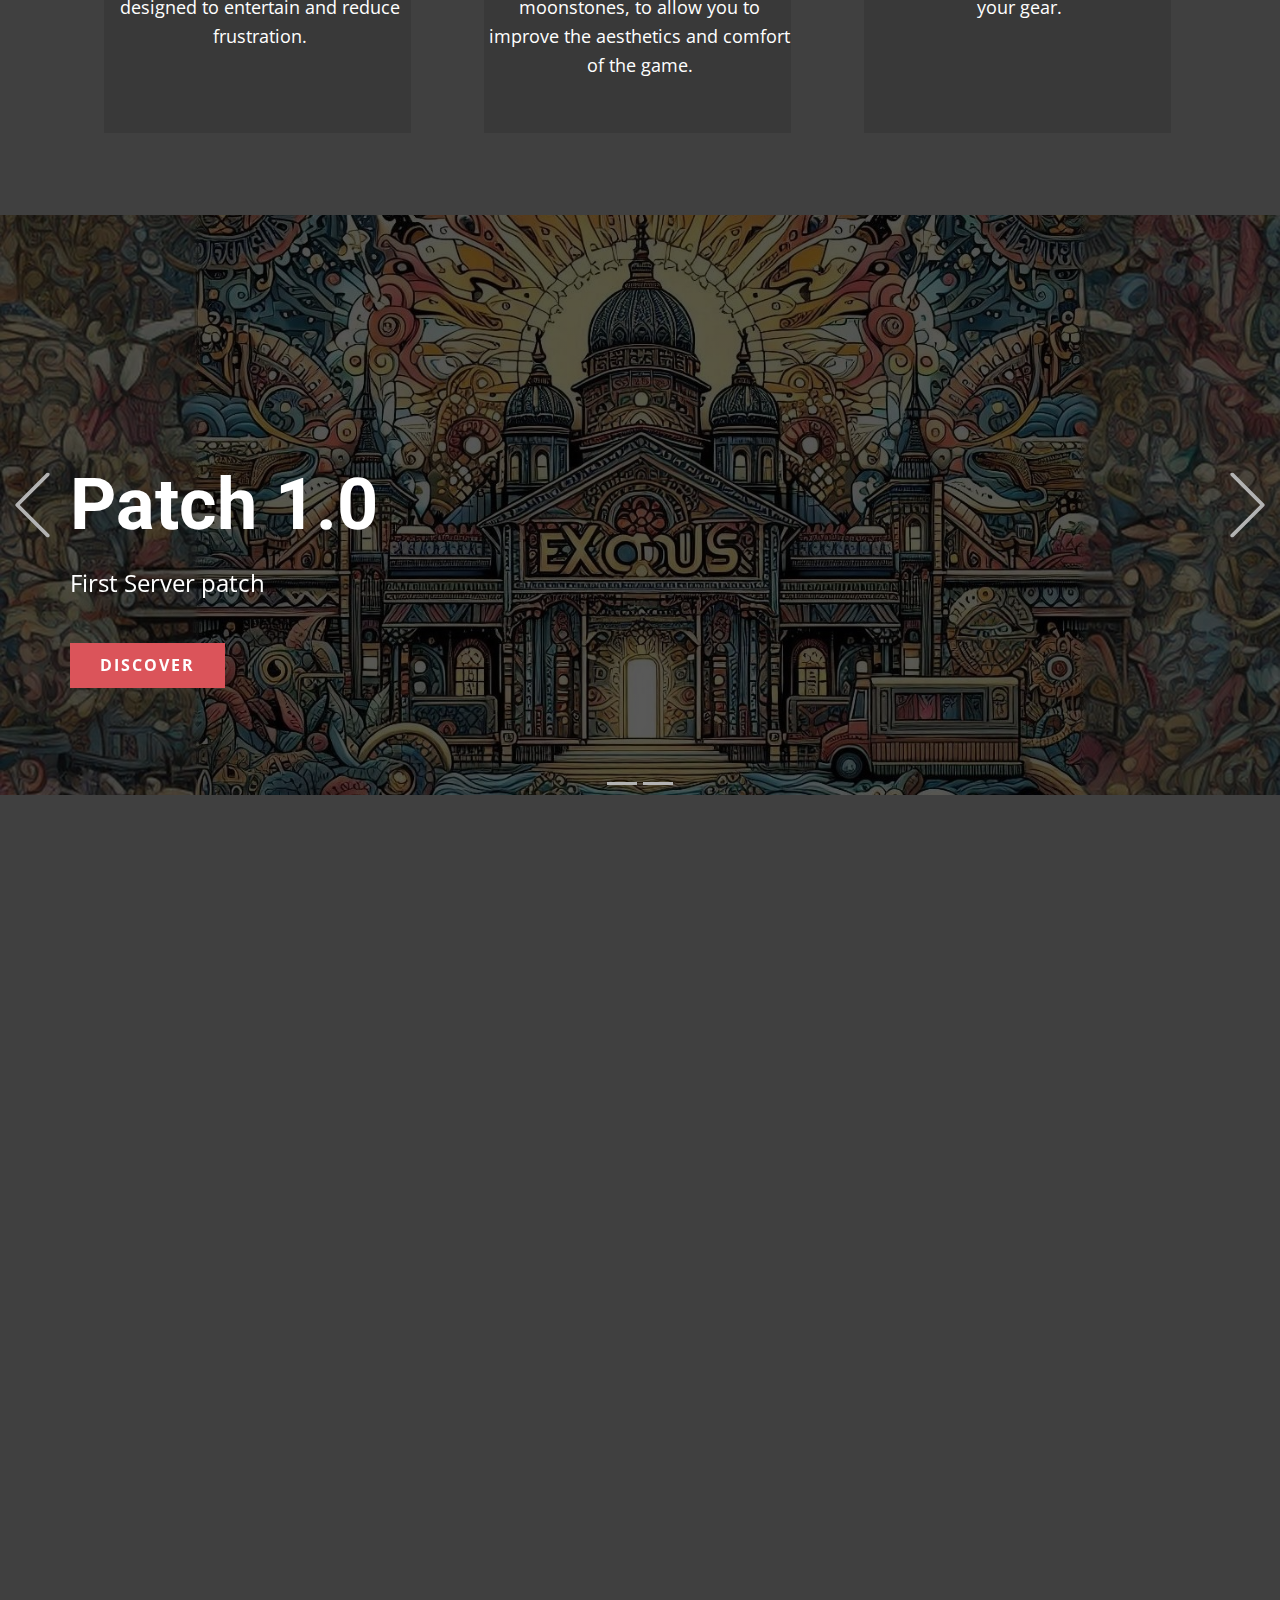
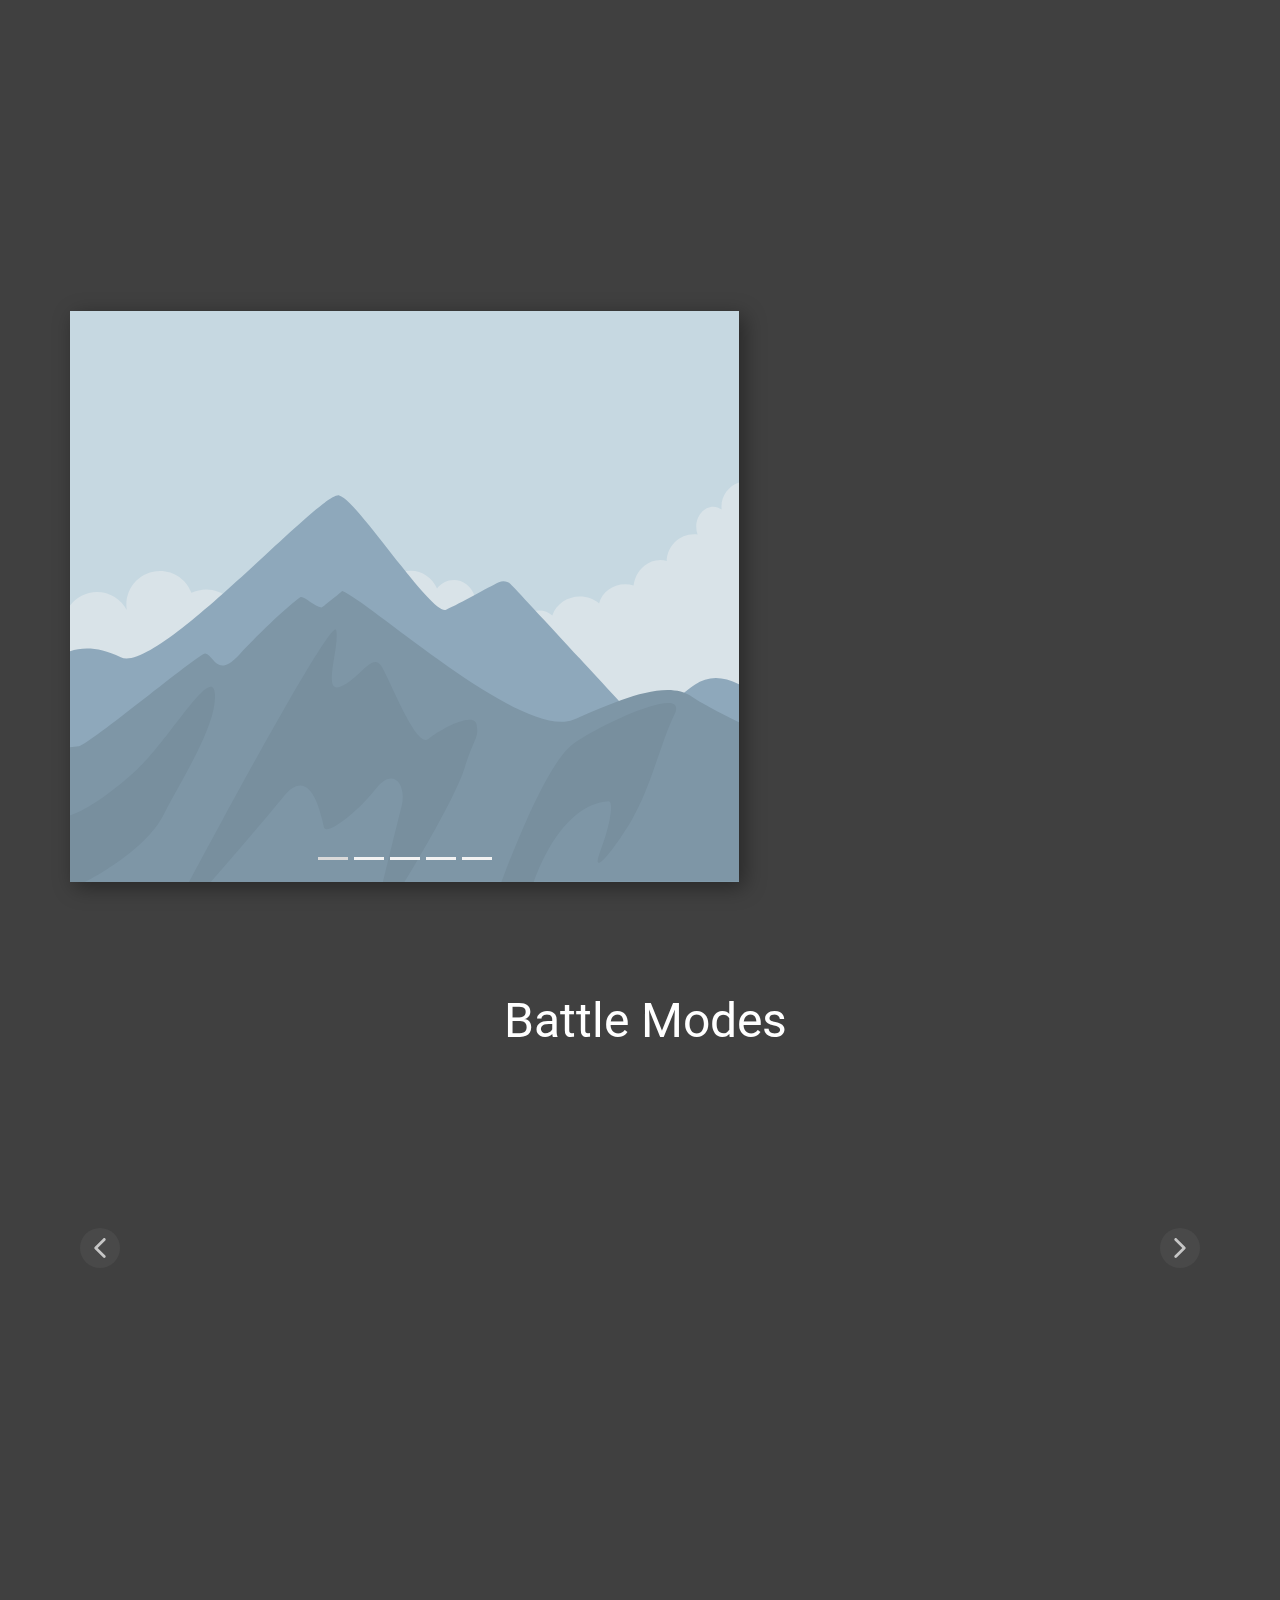
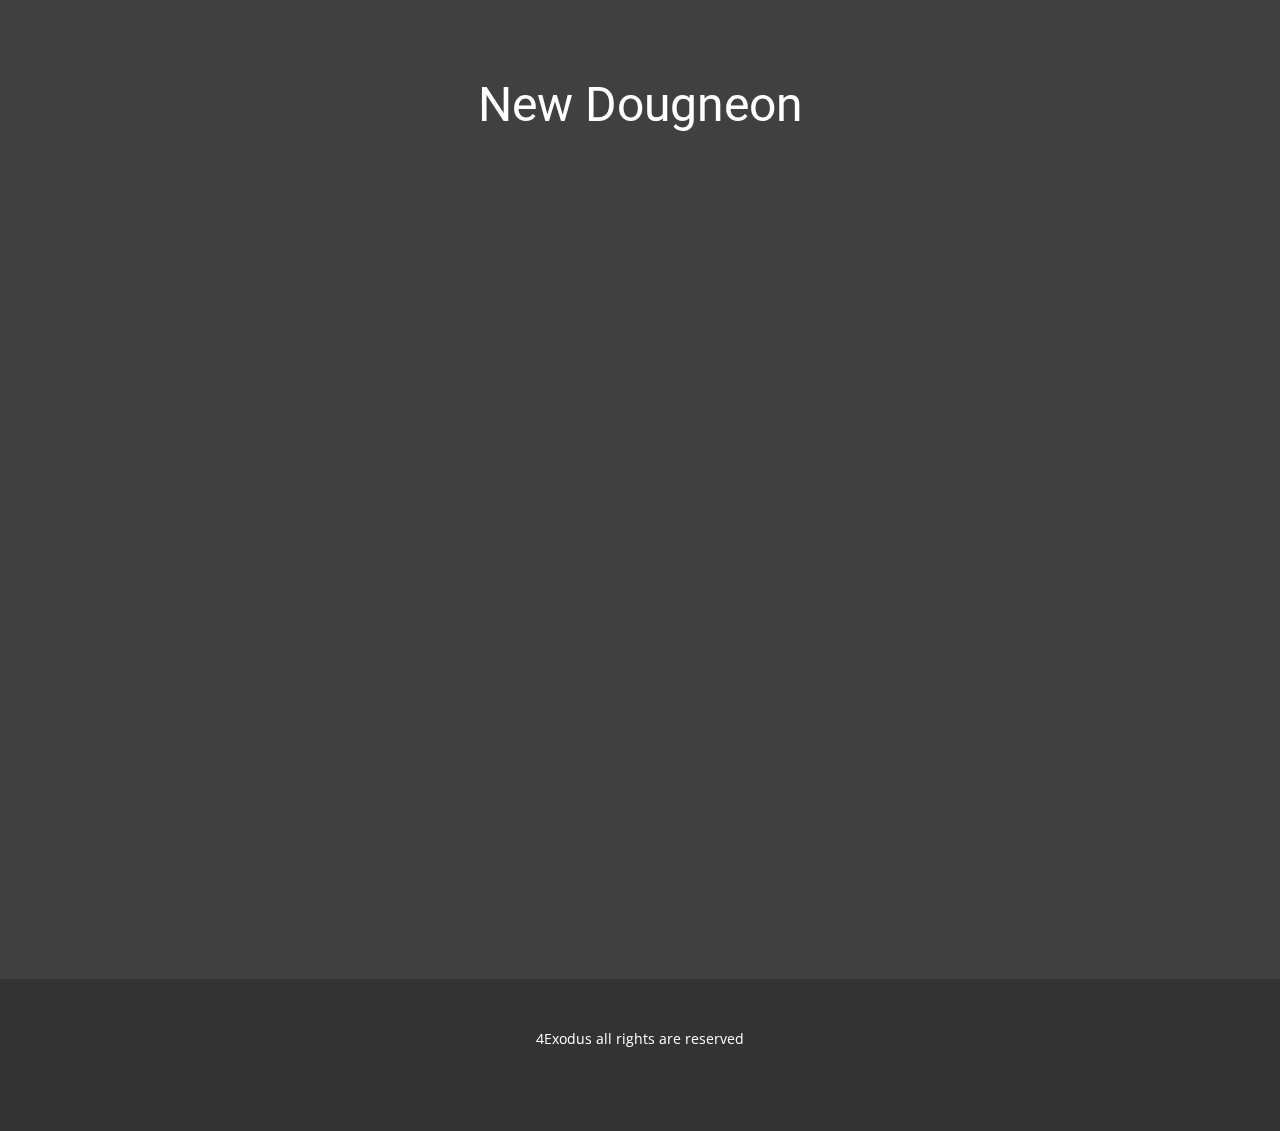
==== commit 7ad2cb52: "Add files via upload" ====
--- a/Home.html
+++ b/Home.html
@@ -46,7 +46,7 @@
               </div>
               <div class="u-custom-menu u-nav-container">
                 <ul class="u-nav u-spacing-30 u-unstyled u-nav-1"><li class="u-nav-item"><a class="u-border-2 u-border-active-palette-2-base u-border-hover-palette-2-base u-border-no-left u-border-no-right u-border-no-top u-button-style u-nav-link u-text-active-palette-2-base u-text-grey-90 u-text-hover-palette-2-light-1" href="Home.html" style="padding: 10px 0px;">Home</a>
-</li><li class="u-nav-item"><a class="u-border-2 u-border-active-palette-2-base u-border-hover-palette-2-base u-border-no-left u-border-no-right u-border-no-top u-button-style u-nav-link u-text-active-palette-2-base u-text-grey-90 u-text-hover-palette-2-light-1" href="Home.html#carousel-7f16" style="padding: 10px 0px;">News</a>
+</li><li class="u-nav-item"><a class="u-border-2 u-border-active-palette-2-base u-border-hover-palette-2-base u-border-no-left u-border-no-right u-border-no-top u-button-style u-nav-link u-text-active-palette-2-base u-text-grey-90 u-text-hover-palette-2-light-1" href="Home.html#carousel-f766" style="padding: 10px 0px;">News</a>
 </li><li class="u-nav-item"><a class="u-border-2 u-border-active-palette-2-base u-border-hover-palette-2-base u-border-no-left u-border-no-right u-border-no-top u-button-style u-nav-link u-text-active-palette-2-base u-text-grey-90 u-text-hover-palette-2-light-1" href="Home.html#sec-6700" style="padding: 10px 0px;">Classes</a>
 </li><li class="u-nav-item"><a class="u-border-2 u-border-active-palette-2-base u-border-hover-palette-2-base u-border-no-left u-border-no-right u-border-no-top u-button-style u-nav-link u-text-active-palette-2-base u-text-grey-90 u-text-hover-palette-2-light-1" href="Supporto.html" style="padding: 10px 0px;">Support</a>
 </li><li class="u-nav-item"><a class="u-border-2 u-border-active-palette-2-base u-border-hover-palette-2-base u-border-no-left u-border-no-right u-border-no-top u-button-style u-nav-link u-text-active-palette-2-base u-text-grey-90 u-text-hover-palette-2-light-1" href="Register.html" style="padding: 10px 0px;">Register</a>
@@ -57,7 +57,7 @@
                   <div class="u-inner-container-layout u-sidenav-overflow">
                     <div class="u-menu-close u-menu-close-1"></div>
                     <ul class="u-align-center u-nav u-popupmenu-items u-unstyled u-nav-2"><li class="u-nav-item"><a class="u-button-style u-nav-link" href="Home.html">Home</a>
-</li><li class="u-nav-item"><a class="u-button-style u-nav-link" href="Home.html#carousel-7f16">News</a>
+</li><li class="u-nav-item"><a class="u-button-style u-nav-link" href="Home.html#carousel-f766">News</a>
 </li><li class="u-nav-item"><a class="u-button-style u-nav-link" href="Home.html#sec-6700">Classes</a>
 </li><li class="u-nav-item"><a class="u-button-style u-nav-link" href="Supporto.html">Support</a>
 </li><li class="u-nav-item"><a class="u-button-style u-nav-link" href="Register.html">Register</a>
@@ -90,7 +90,7 @@
           
         </div>
       </div></header>
-    <section class="u-clearfix u-image u-image-contain u-shading u-section-1" id="sec-1109" data-image-width="1920" data-image-height="1200">
+    <section class="u-clearfix u-image u-shading u-section-1" id="sec-1109" data-image-width="1920" data-image-height="1200">
       <div class="u-clearfix u-sheet u-sheet-1">
         <img class="u-image u-image-contain u-image-default u-preserve-proportions u-image-1" src="images/file1.png" alt="" data-image-width="1024" data-image-height="1024" data-animation-name="customAnimationIn" data-animation-duration="1000" data-animation-delay="0" data-animation-direction="">
         <a href="#" class="u-active-palette-2-dark-1 u-border-none u-btn u-button-style u-hover-palette-2-light-1 u-palette-2-base u-btn-1" data-animation-name="pulse" data-animation-duration="1000" data-animation-delay="0" data-animation-direction="">Registrati </a>
@@ -462,4 +462,4 @@
         <svg class="u-svg-content" enable-background="new 0 0 551.13 551.13" viewBox="0 0 551.13 551.13" xmlns="http://www.w3.org/2000/svg" id="svg-1d98"><path d="m275.565 189.451 223.897 223.897h51.668l-275.565-275.565-275.565 275.565h51.668z"></path></svg>
     </span>
   
-</body></html>
+</body></html>--- a/nicepage.css
+++ b/nicepage.css
@@ -42721,13 +42721,13 @@
 }
 
 .u-header .u-sheet-1 {
-  min-height: 117px;
+  min-height: 76px;
 }
 
 .u-header .u-image-1 {
   width: 83px;
   height: 83px;
-  margin: 28px auto 0 0;
+  margin: 0 auto 0 0;
 }
 
 .u-header .u-logo-image-1 {
@@ -42736,7 +42736,7 @@
 }
 
 .u-header .u-menu-1 {
-  margin: -53px 356px 0;
+  margin: -61px auto 0;
 }
 
 .u-header .u-nav-1 {
@@ -42769,7 +42769,7 @@
   --animation-custom_in-opacity: 0;
   --animation-custom_in-rotate: 0deg;
   --animation-custom_in-scale: 1;
-  margin: -42px 0 17px 975px;
+  margin: -42px 0 11px 975px;
 }
 
 .u-header .u-icon-1 {
@@ -42789,9 +42789,7 @@
   }
 
   .u-header .u-menu-1 {
-    margin-top: -53px;
-    margin-left: 356px;
-    margin-right: 356px;
+    margin-top: -60px;
   }
 
   .u-header .u-nav-1 {
@@ -42816,11 +42814,6 @@
 
   .u-header .u-image-1 {
     margin-left: auto;
-  }
-
-  .u-header .u-menu-1 {
-    margin-left: 273px;
-    margin-right: 273px;
   }
 
   .u-header .u-btn-1 {
@@ -42835,11 +42828,6 @@
     min-height: 210px;
   }
 
-  .u-header .u-menu-1 {
-    margin-left: 205px;
-    margin-right: 205px;
-  }
-
   .u-header .u-btn-1 {
     margin-left: 375px;
   }
@@ -42850,11 +42838,6 @@
     min-height: 211px;
   }
 
-  .u-header .u-menu-1 {
-    margin-left: 129px;
-    margin-right: 129px;
-  }
-
   .u-header .u-btn-1 {
     margin-left: 175px;
   }
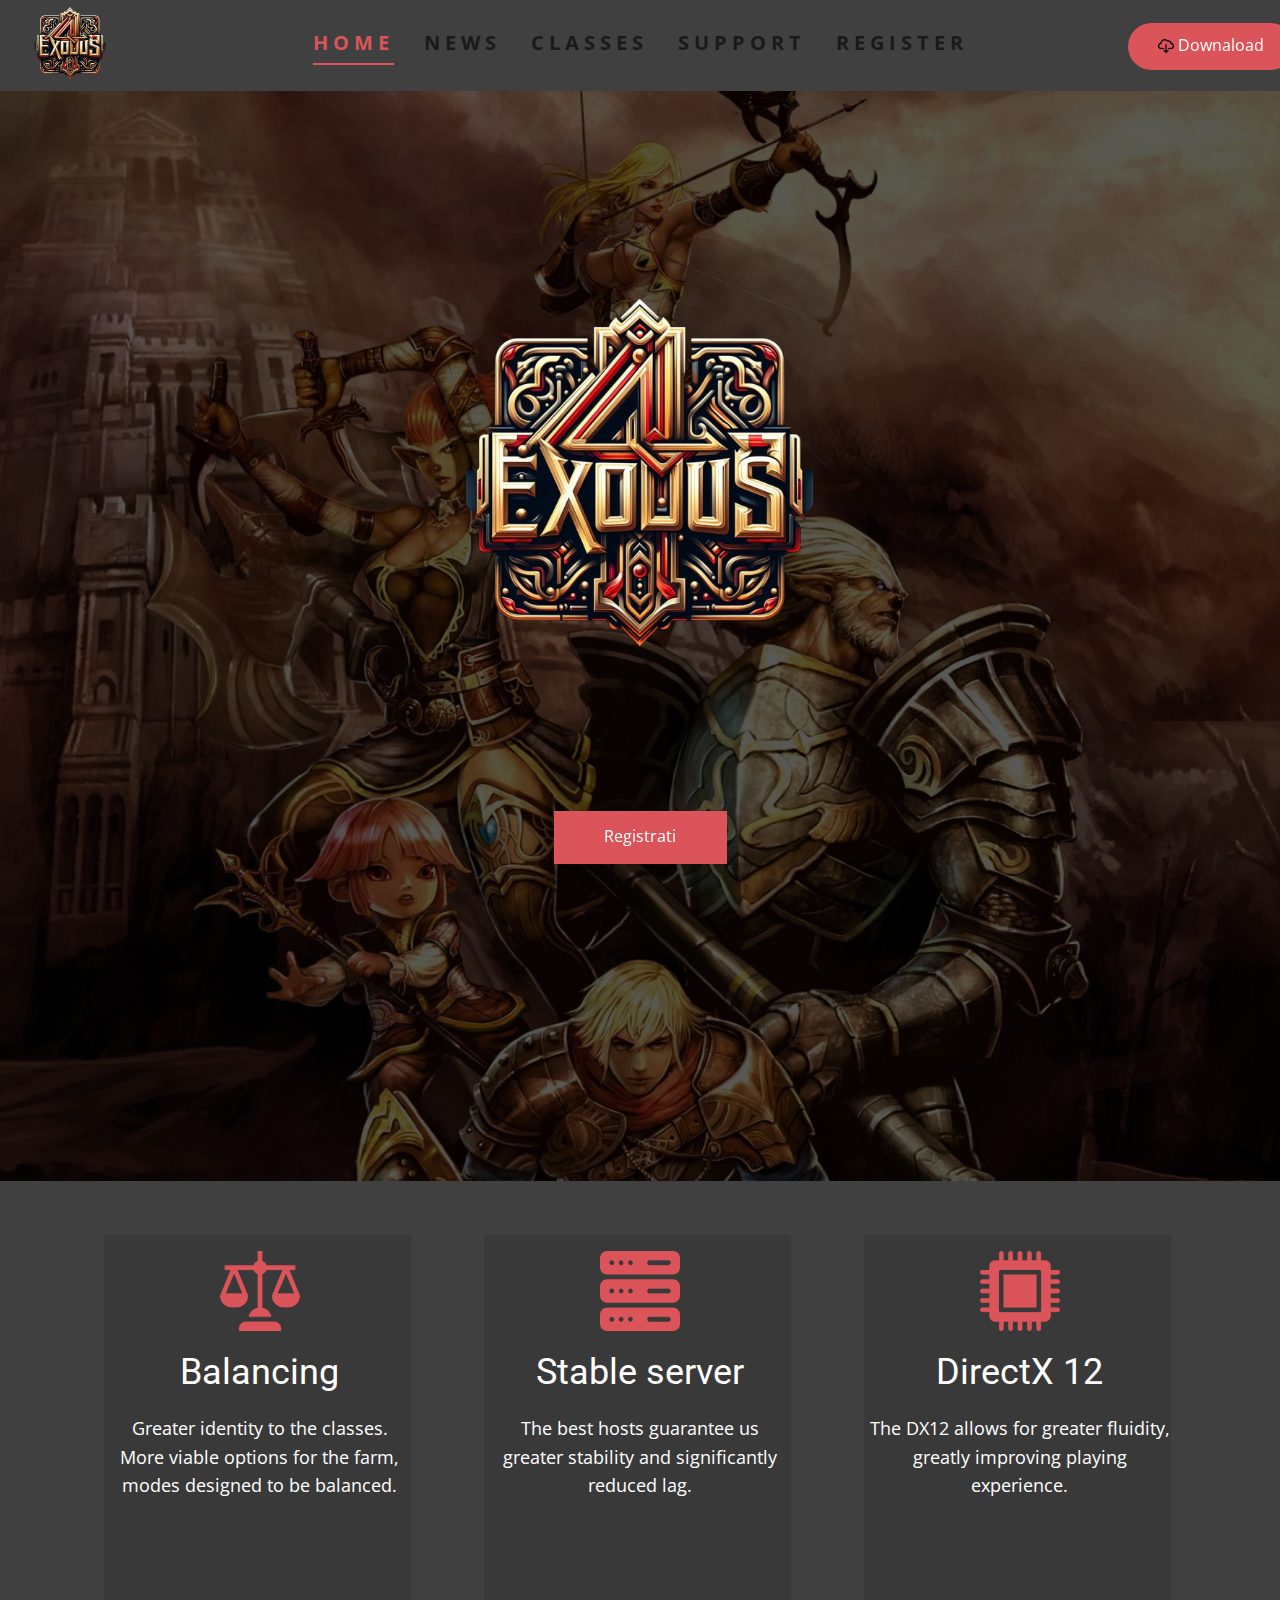
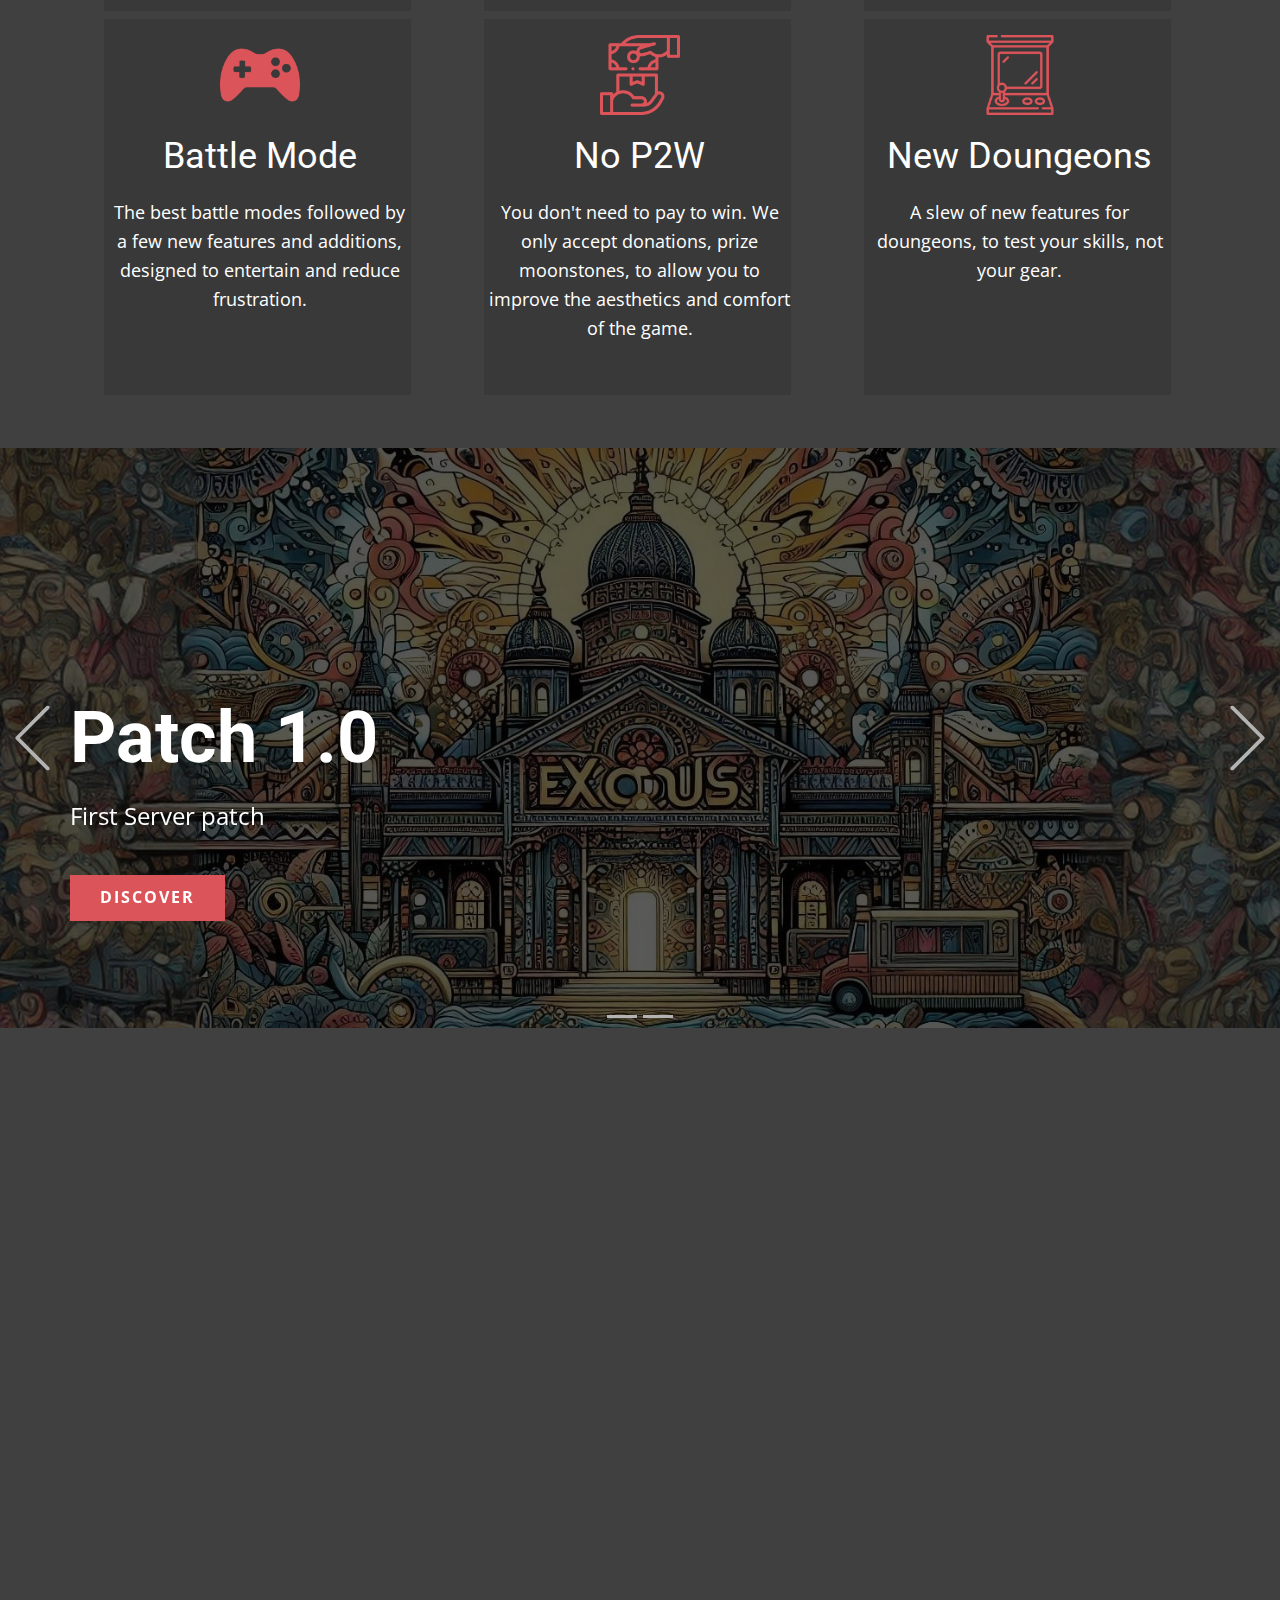
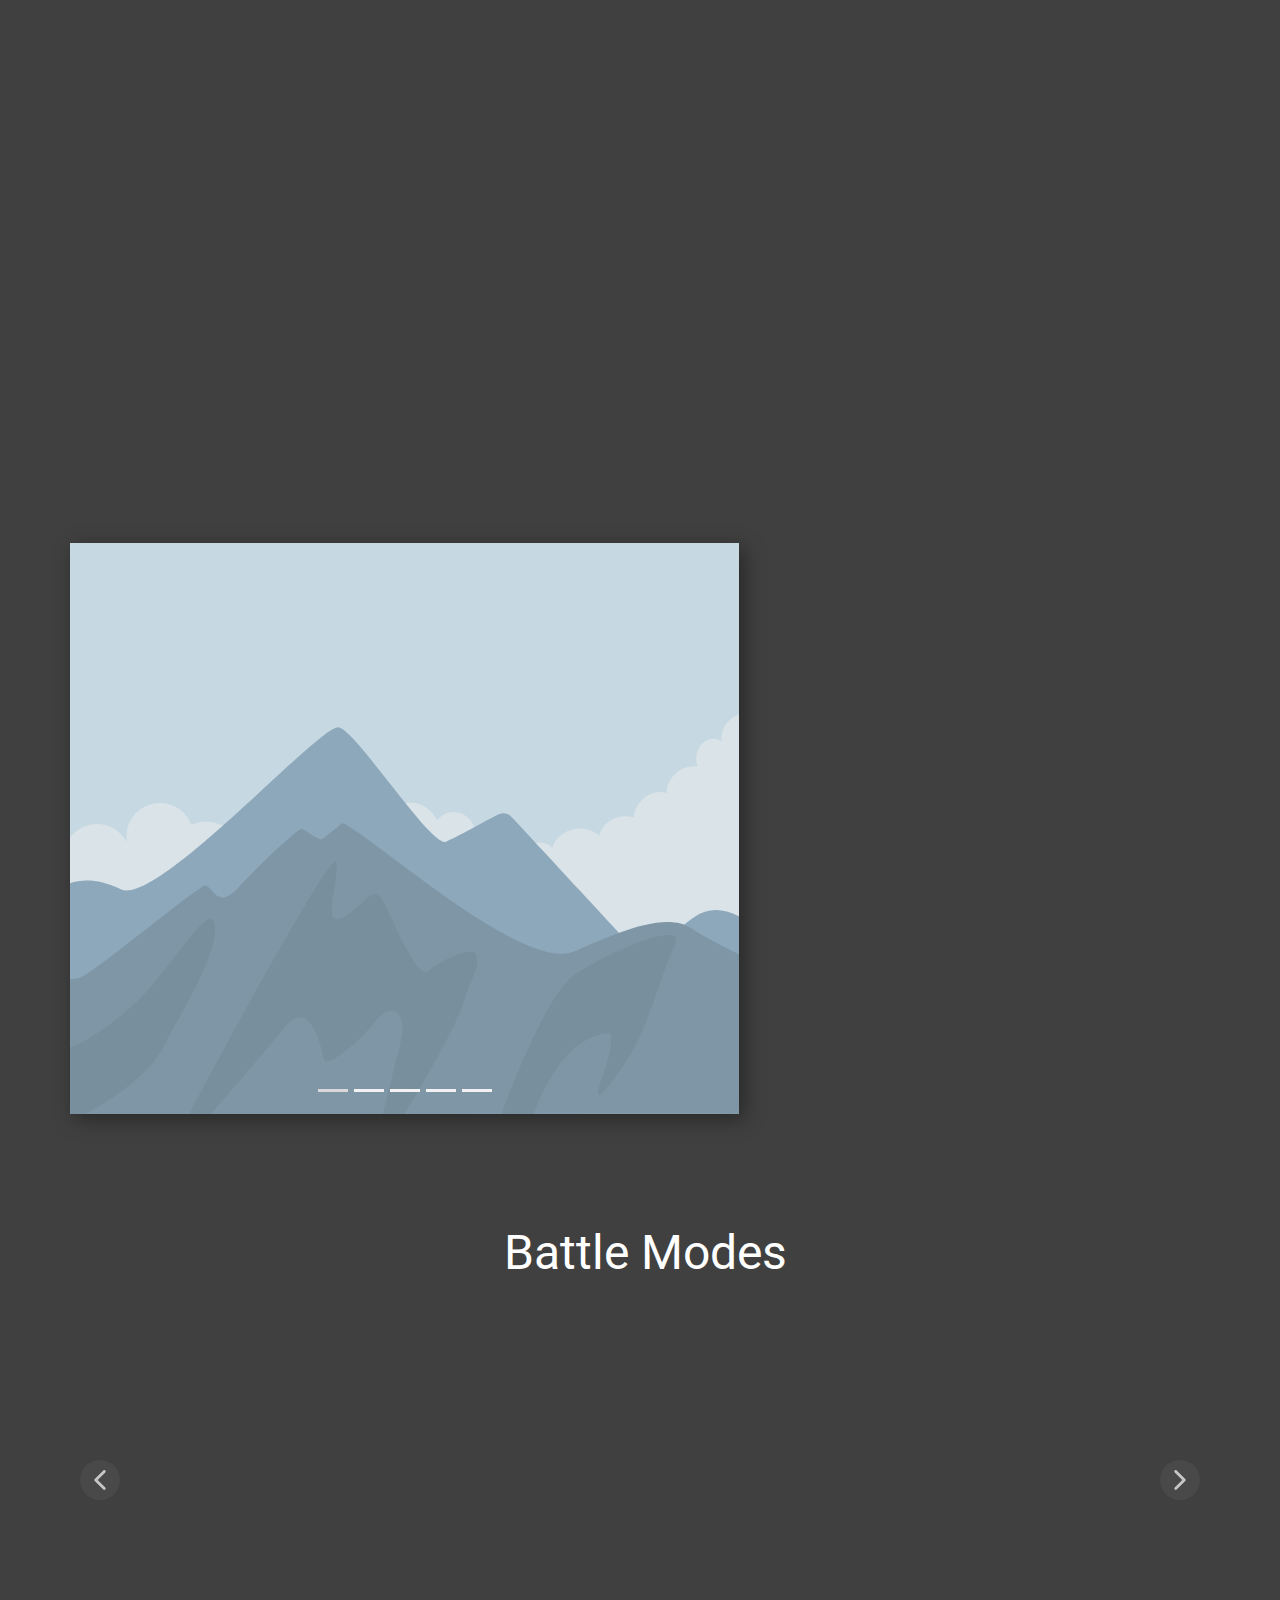
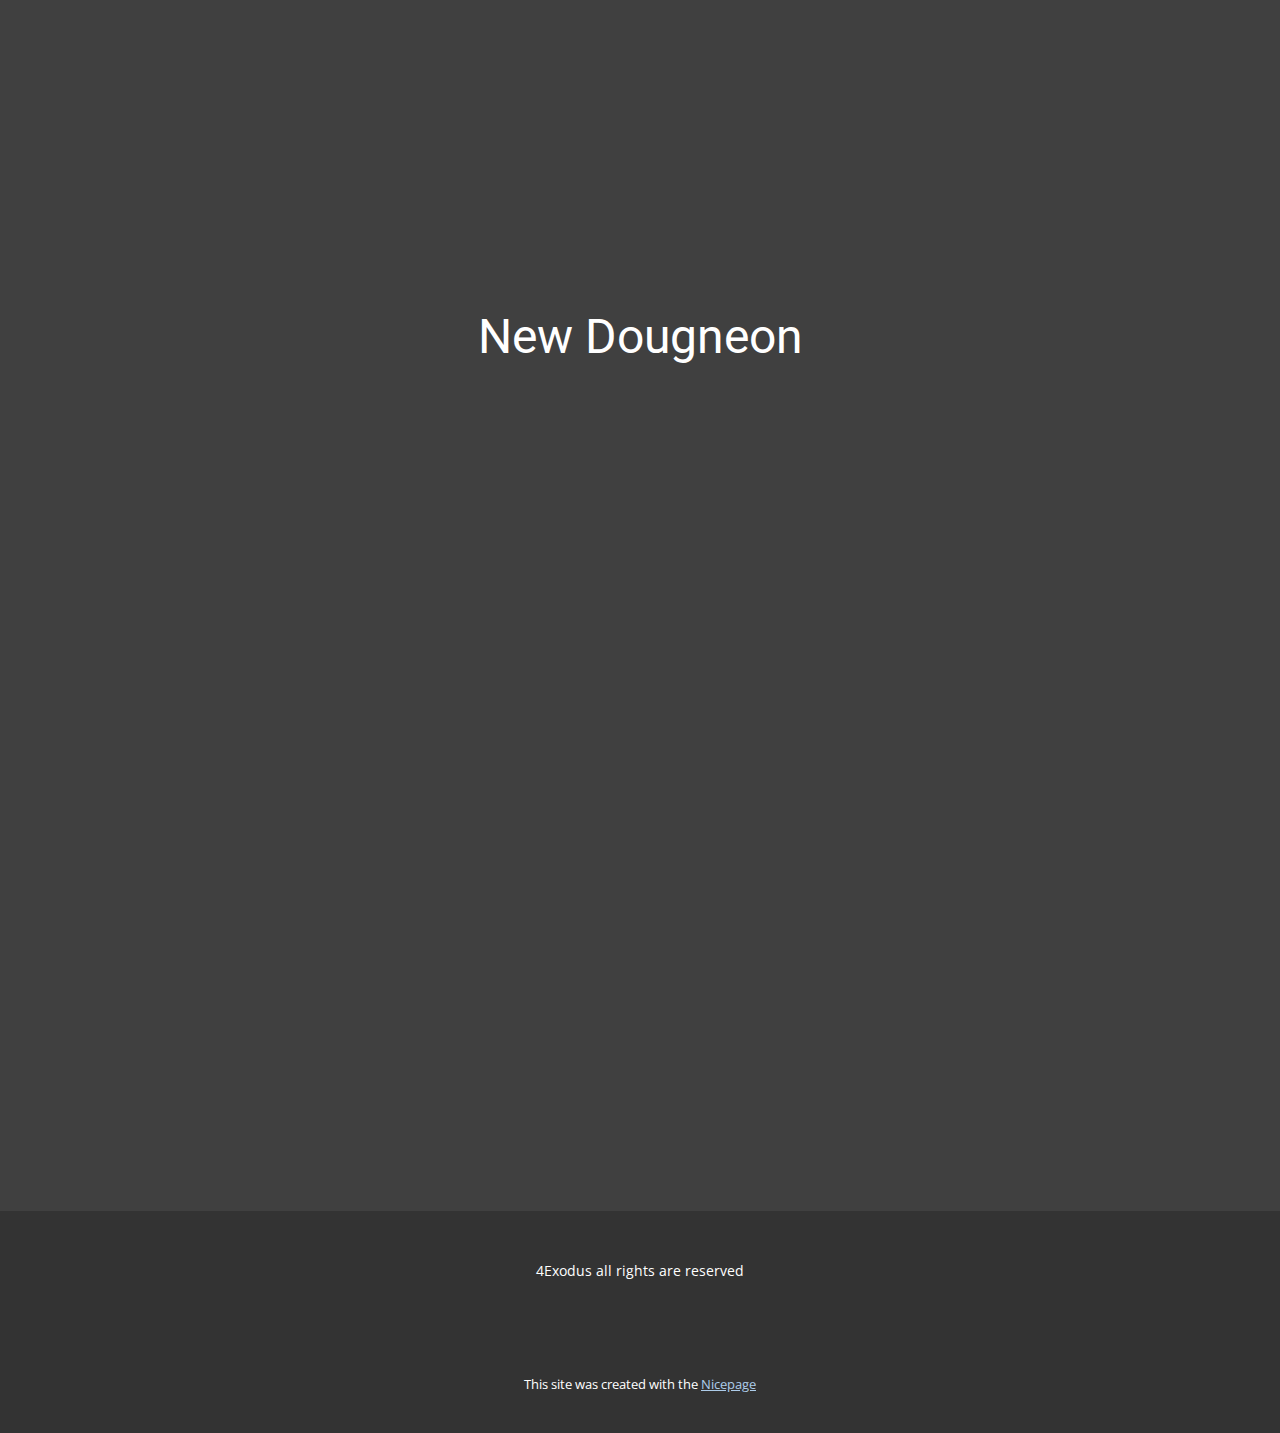
==== commit ccf3753f: "Add files via upload" ====
--- a/Home.html
+++ b/Home.html
@@ -37,7 +37,7 @@
               <img class="u-logo-image u-logo-image-1" src="images/file2.png">
             </a>
             <nav class="u-menu u-menu-one-level u-offcanvas u-menu-1" data-responsive-from="MD">
-              <div class="menu-collapse" style="font-size: 1rem; letter-spacing: 0px; font-weight: 700; text-transform: uppercase;">
+              <div class="menu-collapse" style="font-size: 1.25rem; font-weight: 700; text-transform: uppercase; letter-spacing: 5px;">
                 <a class="u-button-style u-custom-active-border-color u-custom-active-color u-custom-border u-custom-border-color u-custom-borders u-custom-hover-border-color u-custom-hover-color u-custom-left-right-menu-spacing u-custom-padding-bottom u-custom-text-active-color u-custom-text-color u-custom-text-decoration u-custom-text-hover-color u-custom-top-bottom-menu-spacing u-nav-link u-text-active-palette-1-base u-text-hover-palette-2-base" href="#">
                   <svg class="u-svg-link" viewBox="0 0 24 24"><use xmlns:xlink="http://www.w3.org/1999/xlink" xlink:href="#menu-hamburger"></use></svg>
                   <svg class="u-svg-content" version="1.1" id="menu-hamburger" viewBox="0 0 16 16" x="0px" y="0px" xmlns:xlink="http://www.w3.org/1999/xlink" xmlns="http://www.w3.org/2000/svg"><g><rect y="1" width="16" height="2"></rect><rect y="7" width="16" height="2"></rect><rect y="13" width="16" height="2"></rect>
@@ -92,7 +92,7 @@
       </div></header>
     <section class="u-clearfix u-image u-shading u-section-1" id="sec-1109" data-image-width="1920" data-image-height="1200">
       <div class="u-clearfix u-sheet u-sheet-1">
-        <img class="u-image u-image-contain u-image-default u-preserve-proportions u-image-1" src="images/file1.png" alt="" data-image-width="1024" data-image-height="1024" data-animation-name="customAnimationIn" data-animation-duration="1000" data-animation-delay="0" data-animation-direction="">
+        <img class="u-image u-image-contain u-image-default u-preserve-proportions u-image-1" src="images/file2.png" alt="" data-image-width="1024" data-image-height="1024" data-animation-name="customAnimationIn" data-animation-duration="1000" data-animation-delay="0" data-animation-direction="">
         <a href="#" class="u-active-palette-2-dark-1 u-border-none u-btn u-button-style u-hover-palette-2-light-1 u-palette-2-base u-btn-1" data-animation-name="pulse" data-animation-duration="1000" data-animation-delay="0" data-animation-direction="">Registrati </a>
       </div>
     </section>
@@ -457,6 +457,12 @@
         <p class="u-small-text u-text u-text-variant u-text-1">4Exodus all rights are reserved </p>
       </div></footer>
     <section class="u-backlink u-clearfix u-grey-80">
+      <p class="u-text">
+        <span>This site was created with the </span>
+        <a class="u-link" href="https://nicepage.com/" target="_blank" rel="nofollow">
+          <span>Nicepage</span>
+        </a>
+      </p>
     </section><span style="height: 64px; width: 64px; margin-left: 0px; margin-right: auto; margin-top: 0px; background-image: none; right: 20px; bottom: 20px; padding: 15px" class="u-back-to-top u-border-4 u-border-grey-75 u-icon u-icon-circle u-opacity u-opacity-85 u-palette-2-base" data-href="#">
         <svg class="u-svg-link" preserveAspectRatio="xMidYMin slice" viewBox="0 0 551.13 551.13"><use xmlns:xlink="http://www.w3.org/1999/xlink" xlink:href="#svg-1d98"></use></svg>
         <svg class="u-svg-content" enable-background="new 0 0 551.13 551.13" viewBox="0 0 551.13 551.13" xmlns="http://www.w3.org/2000/svg" id="svg-1d98"><path d="m275.565 189.451 223.897 223.897h51.668l-275.565-275.565-275.565 275.565h51.668z"></path></svg>
--- a/nicepage.css
+++ b/nicepage.css
@@ -42721,13 +42721,13 @@
 }
 
 .u-header .u-sheet-1 {
-  min-height: 76px;
+  min-height: 80px;
 }
 
 .u-header .u-image-1 {
-  width: 83px;
-  height: 83px;
-  margin: 0 auto 0 0;
+  width: 76px;
+  height: 76px;
+  margin: 5px auto 0 -38px;
 }
 
 .u-header .u-logo-image-1 {
@@ -42736,13 +42736,14 @@
 }
 
 .u-header .u-menu-1 {
-  margin: -61px auto 0;
+  margin: -58px auto 0;
 }
 
 .u-header .u-nav-1 {
   font-weight: 700;
-  font-size: 1rem;
+  font-size: 1.25rem;
   text-transform: uppercase;
+  letter-spacing: 5px;
 }
 
 .u-header .u-menu-close-1 {
@@ -42769,7 +42770,7 @@
   --animation-custom_in-opacity: 0;
   --animation-custom_in-rotate: 0deg;
   --animation-custom_in-scale: 1;
-  margin: -42px 0 11px 975px;
+  margin: -42px -82px 11px 1058px;
 }
 
 .u-header .u-icon-1 {
@@ -42784,16 +42785,13 @@
 }
 @media (max-width: 1199px) {
   .u-header .u-image-1 {
-    width: 83px;
-    height: 83px;
+    width: 76px;
+    height: 76px;
+    margin-left: -38px;
   }
 
   .u-header .u-menu-1 {
-    margin-top: -60px;
-  }
-
-  .u-header .u-nav-1 {
-    letter-spacing: normal;
+    margin-top: -59px;
   }
 
   .u-header .u-nav-2 {
@@ -42803,7 +42801,8 @@
 
   .u-header .u-btn-1 {
     margin-top: -42px;
-    margin-left: 775px;
+    margin-right: -82px;
+    margin-left: 958px;
   }
 }
 
@@ -42819,7 +42818,7 @@
   .u-header .u-btn-1 {
     margin-right: auto;
     margin-bottom: 60px;
-    margin-left: 555px;
+    margin-left: 848px;
   }
 }
 
@@ -42829,7 +42828,7 @@
   }
 
   .u-header .u-btn-1 {
-    margin-left: 375px;
+    margin-left: 758px;
   }
 }
 
@@ -42839,7 +42838,7 @@
   }
 
   .u-header .u-btn-1 {
-    margin-left: 175px;
+    margin-left: 658px;
   }
 }
 
--- a/Home.css
+++ b/Home.css
@@ -4,7 +4,7 @@
 }
 
 .u-section-1 .u-sheet-1 {
-  min-height: 872px;
+  min-height: 1090px;
 }
 
 .u-section-1 .u-image-1 {
@@ -15,18 +15,18 @@
   --animation-custom_in-opacity: 0;
   --animation-custom_in-rotate: 0deg;
   --animation-custom_in-scale: 0.3;
-  margin: 94px auto 0 369px;
+  margin: 197px auto 0;
 }
 
 .u-section-1 .u-btn-1 {
   background-image: none;
-  margin: -35px 484px 60px;
+  margin: 153px 484px 60px;
   padding: 13px 51px 14px 50px;
 }
 
 @media (max-width: 1199px) {
   .u-section-1 .u-sheet-1 {
-    min-height: 719px;
+    min-height: 899px;
   }
 
   .u-section-1 .u-btn-1 {
@@ -37,11 +37,7 @@
 
 @media (max-width: 991px) {
   .u-section-1 .u-sheet-1 {
-    min-height: 551px;
-  }
-
-  .u-section-1 .u-image-1 {
-    margin-left: 350px;
+    min-height: 689px;
   }
 
   .u-section-1 .u-btn-1 {
@@ -52,11 +48,7 @@
 
 @media (max-width: 767px) {
   .u-section-1 .u-sheet-1 {
-    min-height: 413px;
-  }
-
-  .u-section-1 .u-image-1 {
-    margin-left: 170px;
+    min-height: 517px;
   }
 
   .u-section-1 .u-btn-1 {
@@ -67,26 +59,24 @@
 
 @media (max-width: 575px) {
   .u-section-1 .u-sheet-1 {
-    min-height: 230px;
+    min-height: 296px;
   }
 
   .u-section-1 .u-image-1 {
     width: 340px;
     height: 340px;
-    margin-left: 0;
   }
 
   .u-section-1 .u-btn-1 {
-    margin-top: -5px;
     margin-left: 84px;
     margin-right: 84px;
   }
 }.u-section-2 .u-sheet-1 {
-  min-height: 857px;
+  min-height: 867px;
 }
 
 .u-section-2 .u-list-1 {
-  margin: -56px 0 60px;
+  margin: -16px 0 56px;
 }
 
 .u-section-2 .u-repeater-1 {
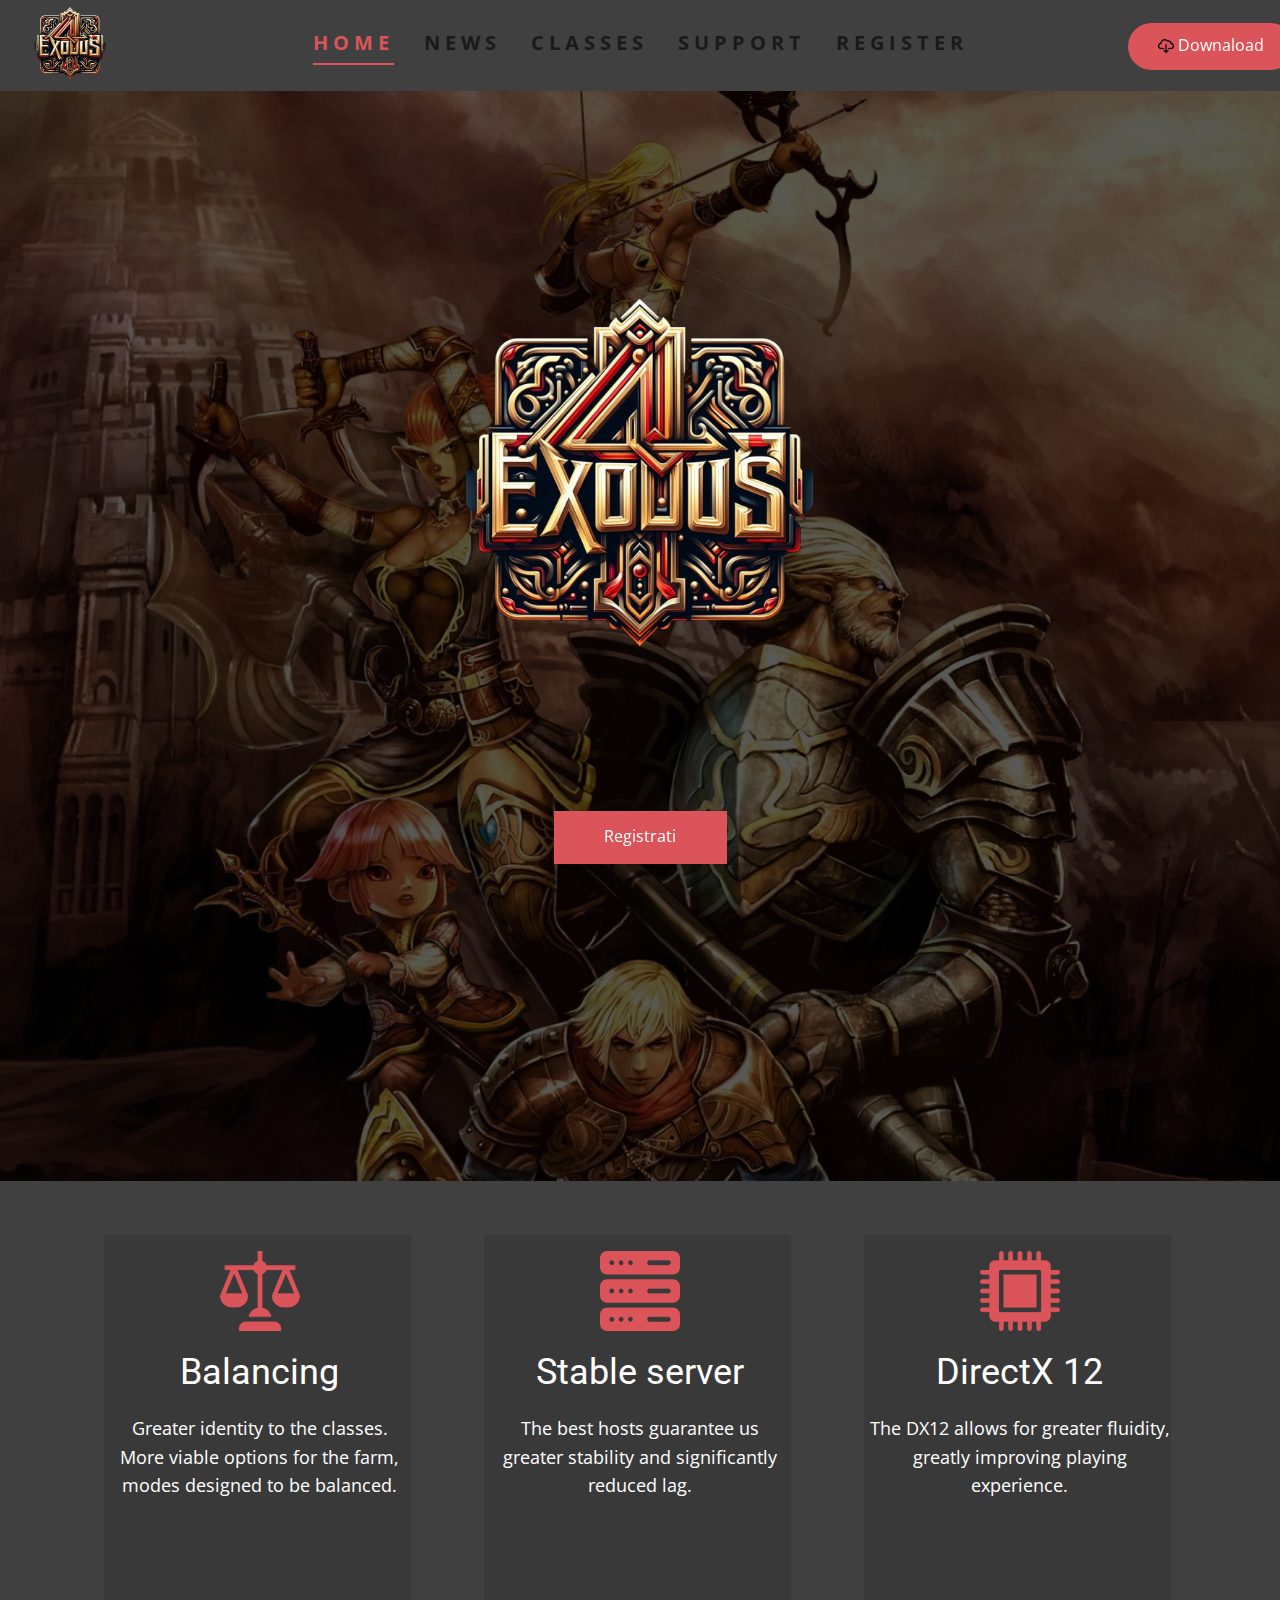
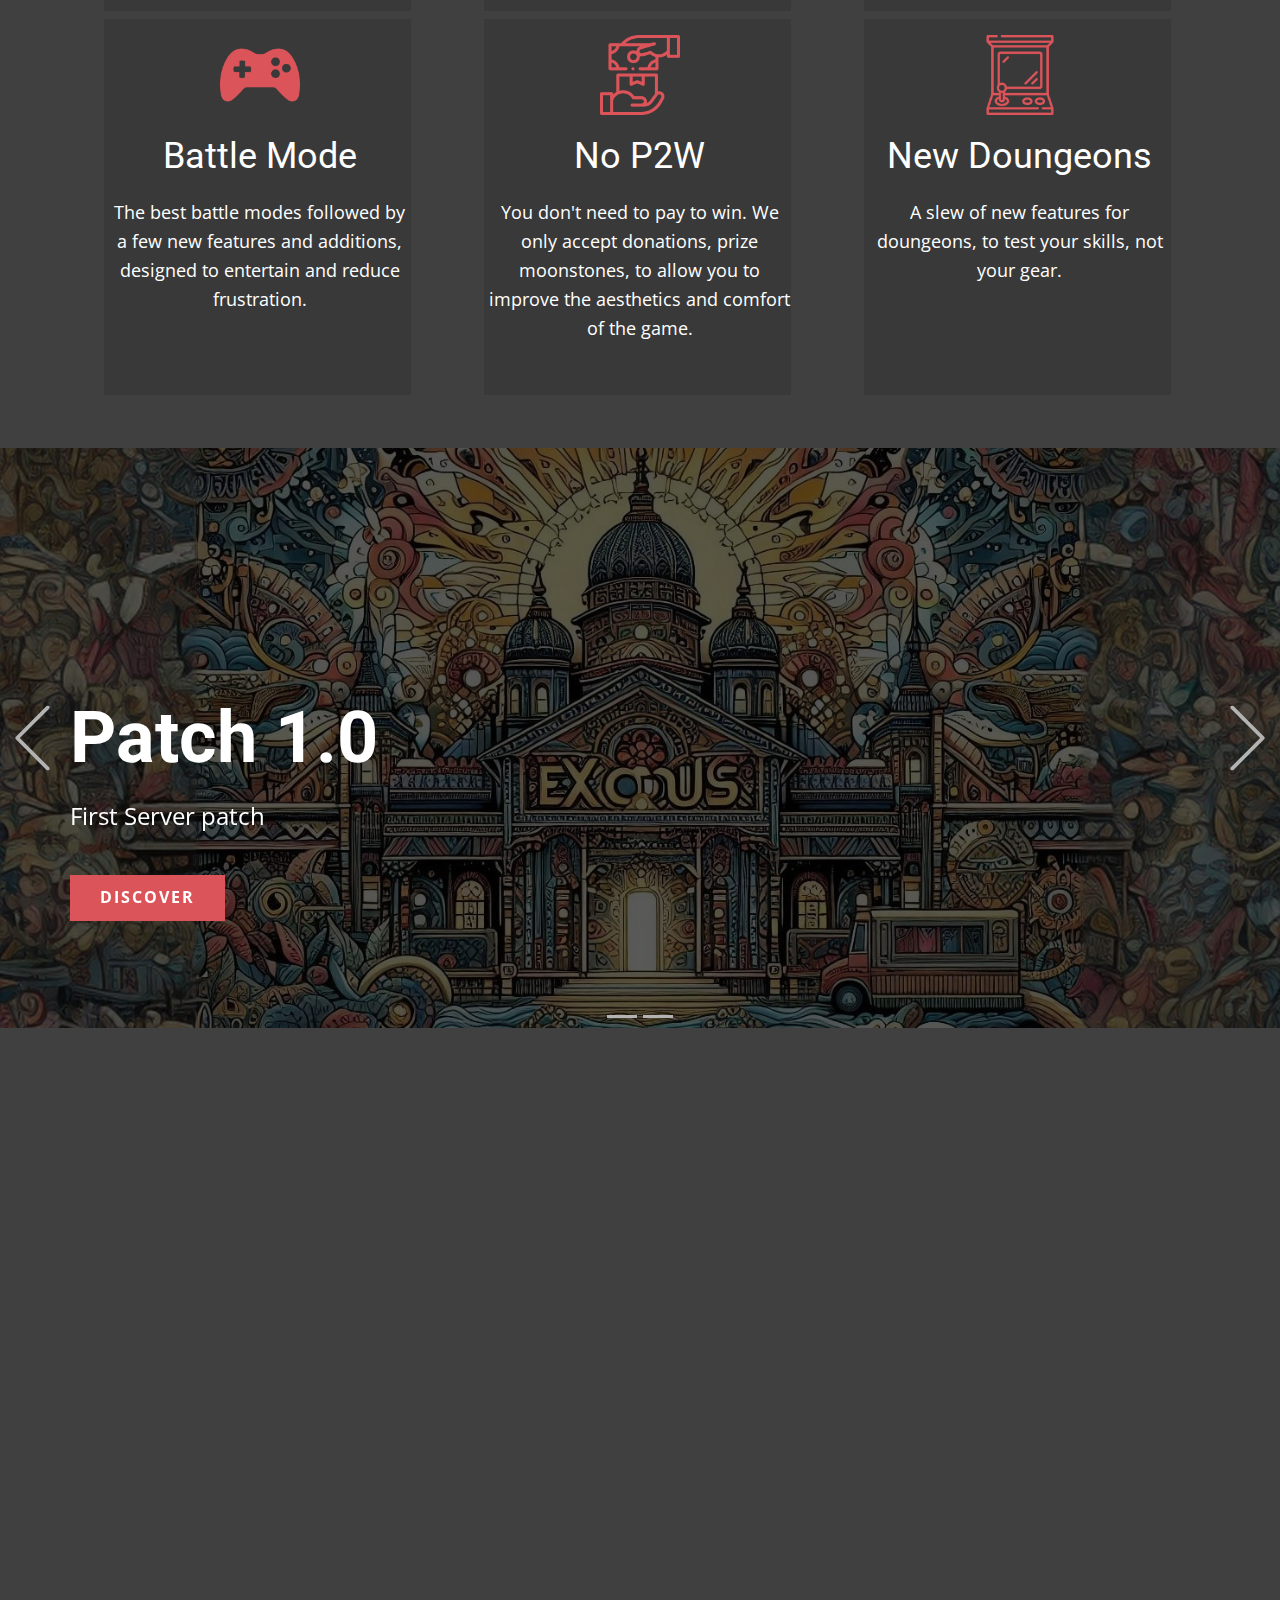
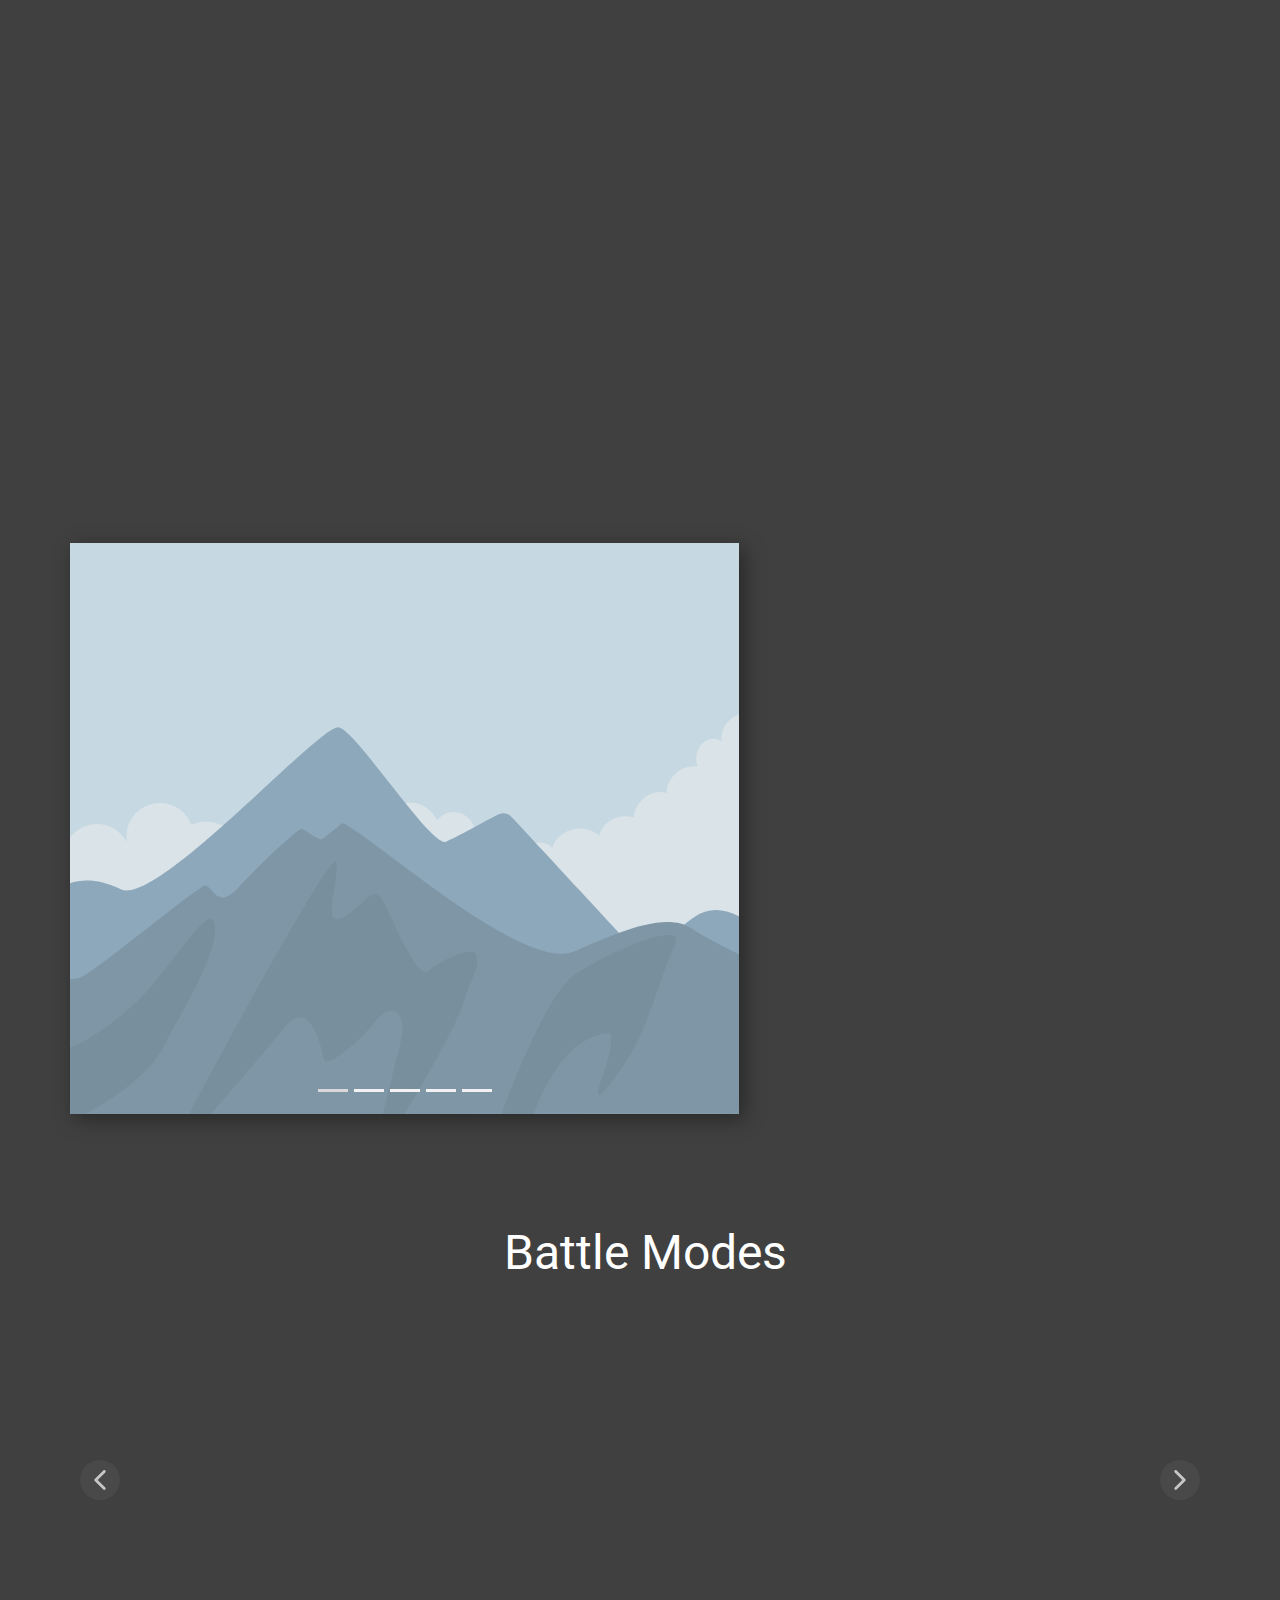
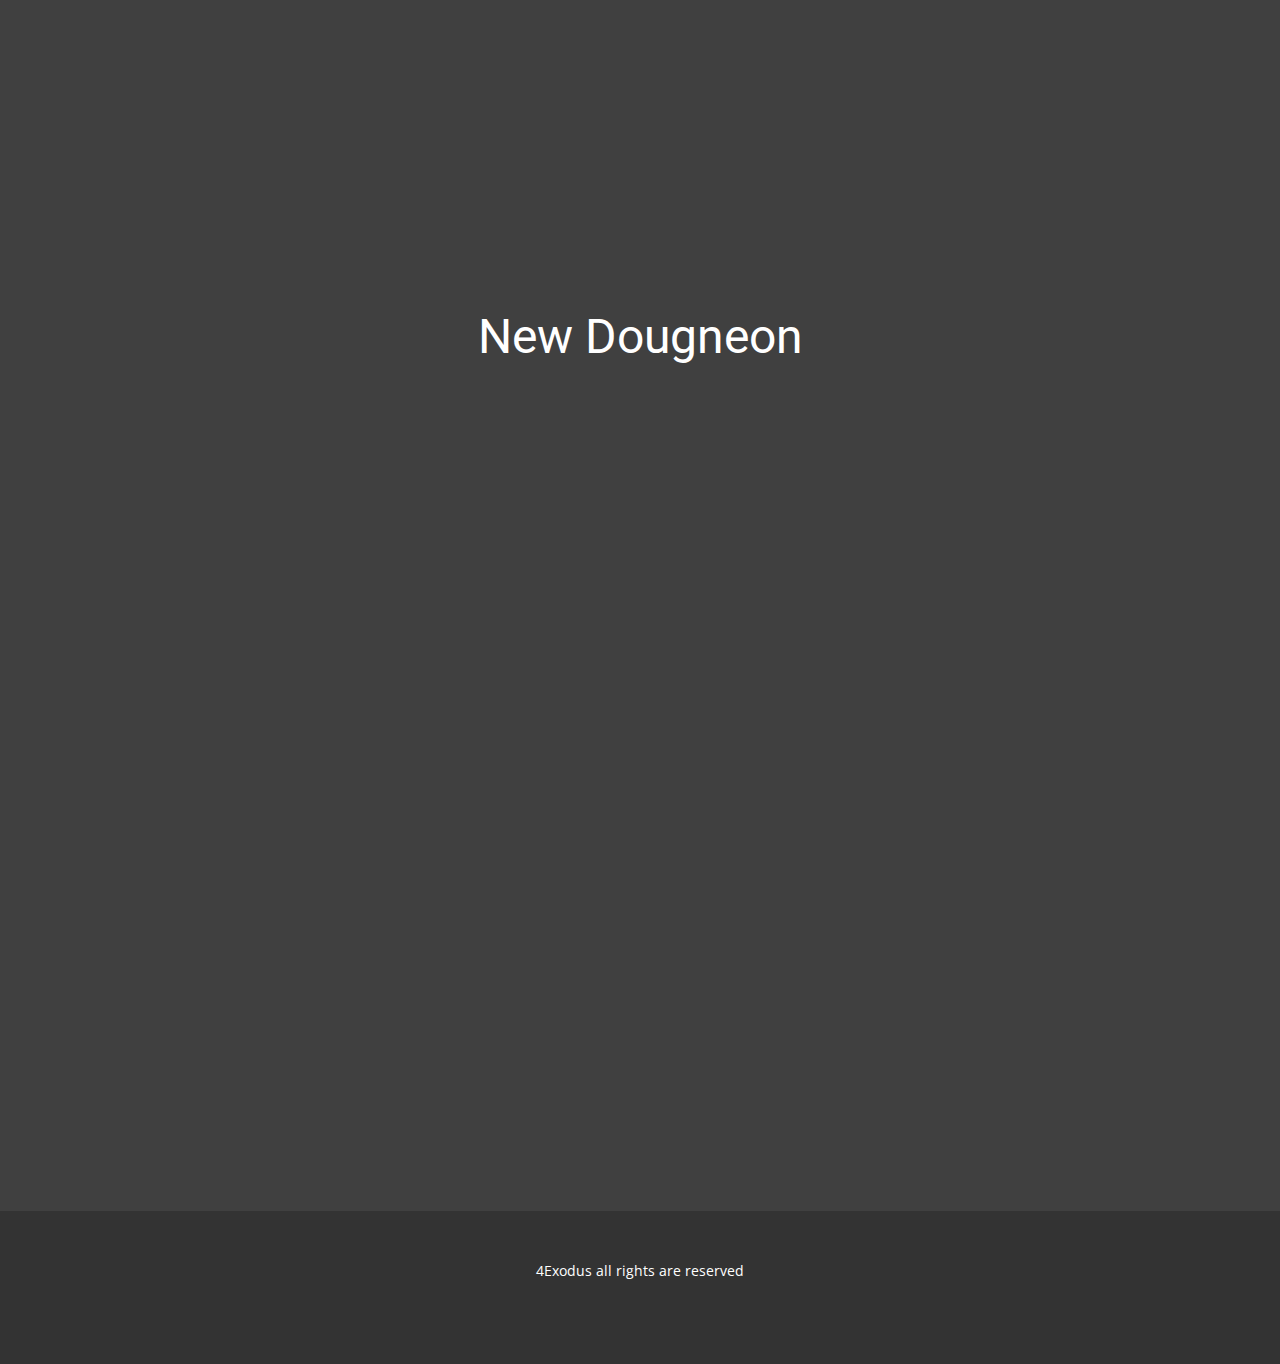
==== commit adc95aca: "Update Home.html" ====
--- a/Home.html
+++ b/Home.html
@@ -457,15 +457,9 @@
         <p class="u-small-text u-text u-text-variant u-text-1">4Exodus all rights are reserved </p>
       </div></footer>
     <section class="u-backlink u-clearfix u-grey-80">
-      <p class="u-text">
-        <span>This site was created with the </span>
-        <a class="u-link" href="https://nicepage.com/" target="_blank" rel="nofollow">
-          <span>Nicepage</span>
-        </a>
-      </p>
     </section><span style="height: 64px; width: 64px; margin-left: 0px; margin-right: auto; margin-top: 0px; background-image: none; right: 20px; bottom: 20px; padding: 15px" class="u-back-to-top u-border-4 u-border-grey-75 u-icon u-icon-circle u-opacity u-opacity-85 u-palette-2-base" data-href="#">
         <svg class="u-svg-link" preserveAspectRatio="xMidYMin slice" viewBox="0 0 551.13 551.13"><use xmlns:xlink="http://www.w3.org/1999/xlink" xlink:href="#svg-1d98"></use></svg>
         <svg class="u-svg-content" enable-background="new 0 0 551.13 551.13" viewBox="0 0 551.13 551.13" xmlns="http://www.w3.org/2000/svg" id="svg-1d98"><path d="m275.565 189.451 223.897 223.897h51.668l-275.565-275.565-275.565 275.565h51.668z"></path></svg>
     </span>
   
-</body></html>+</body></html>
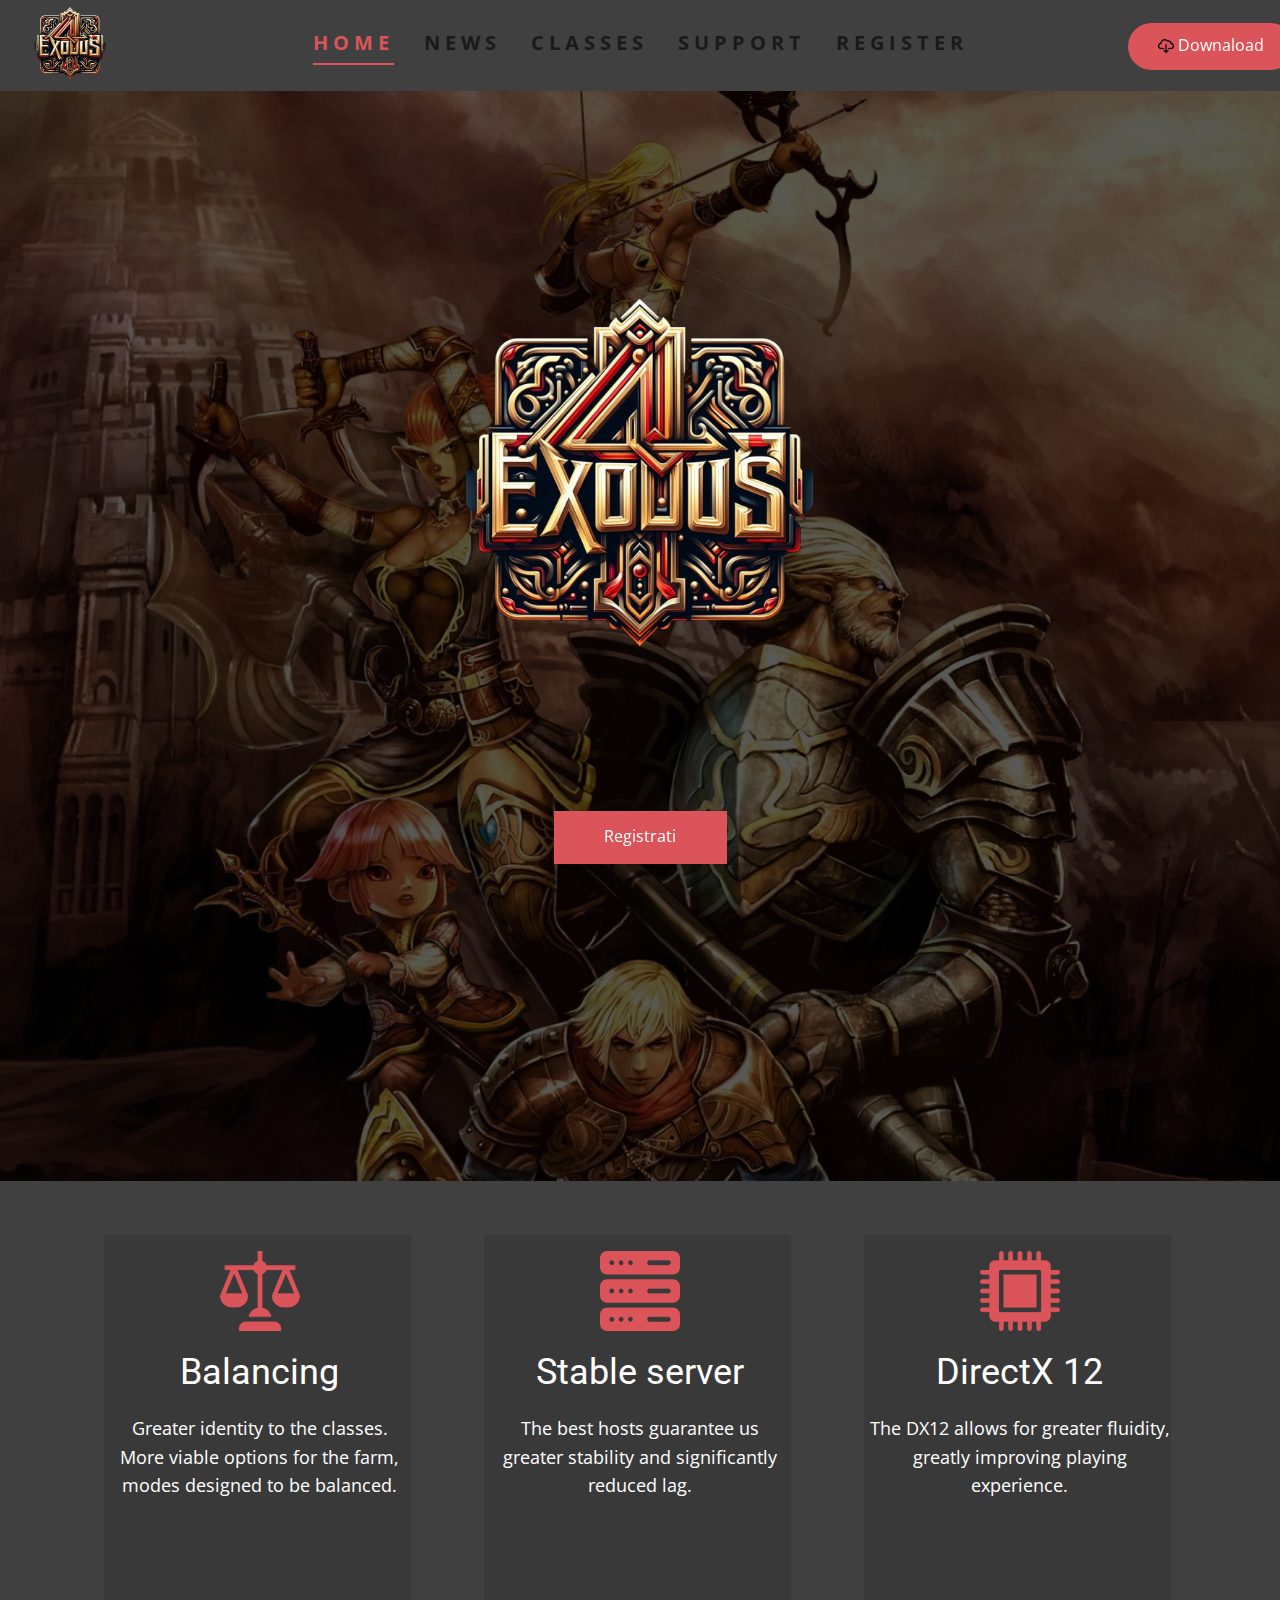
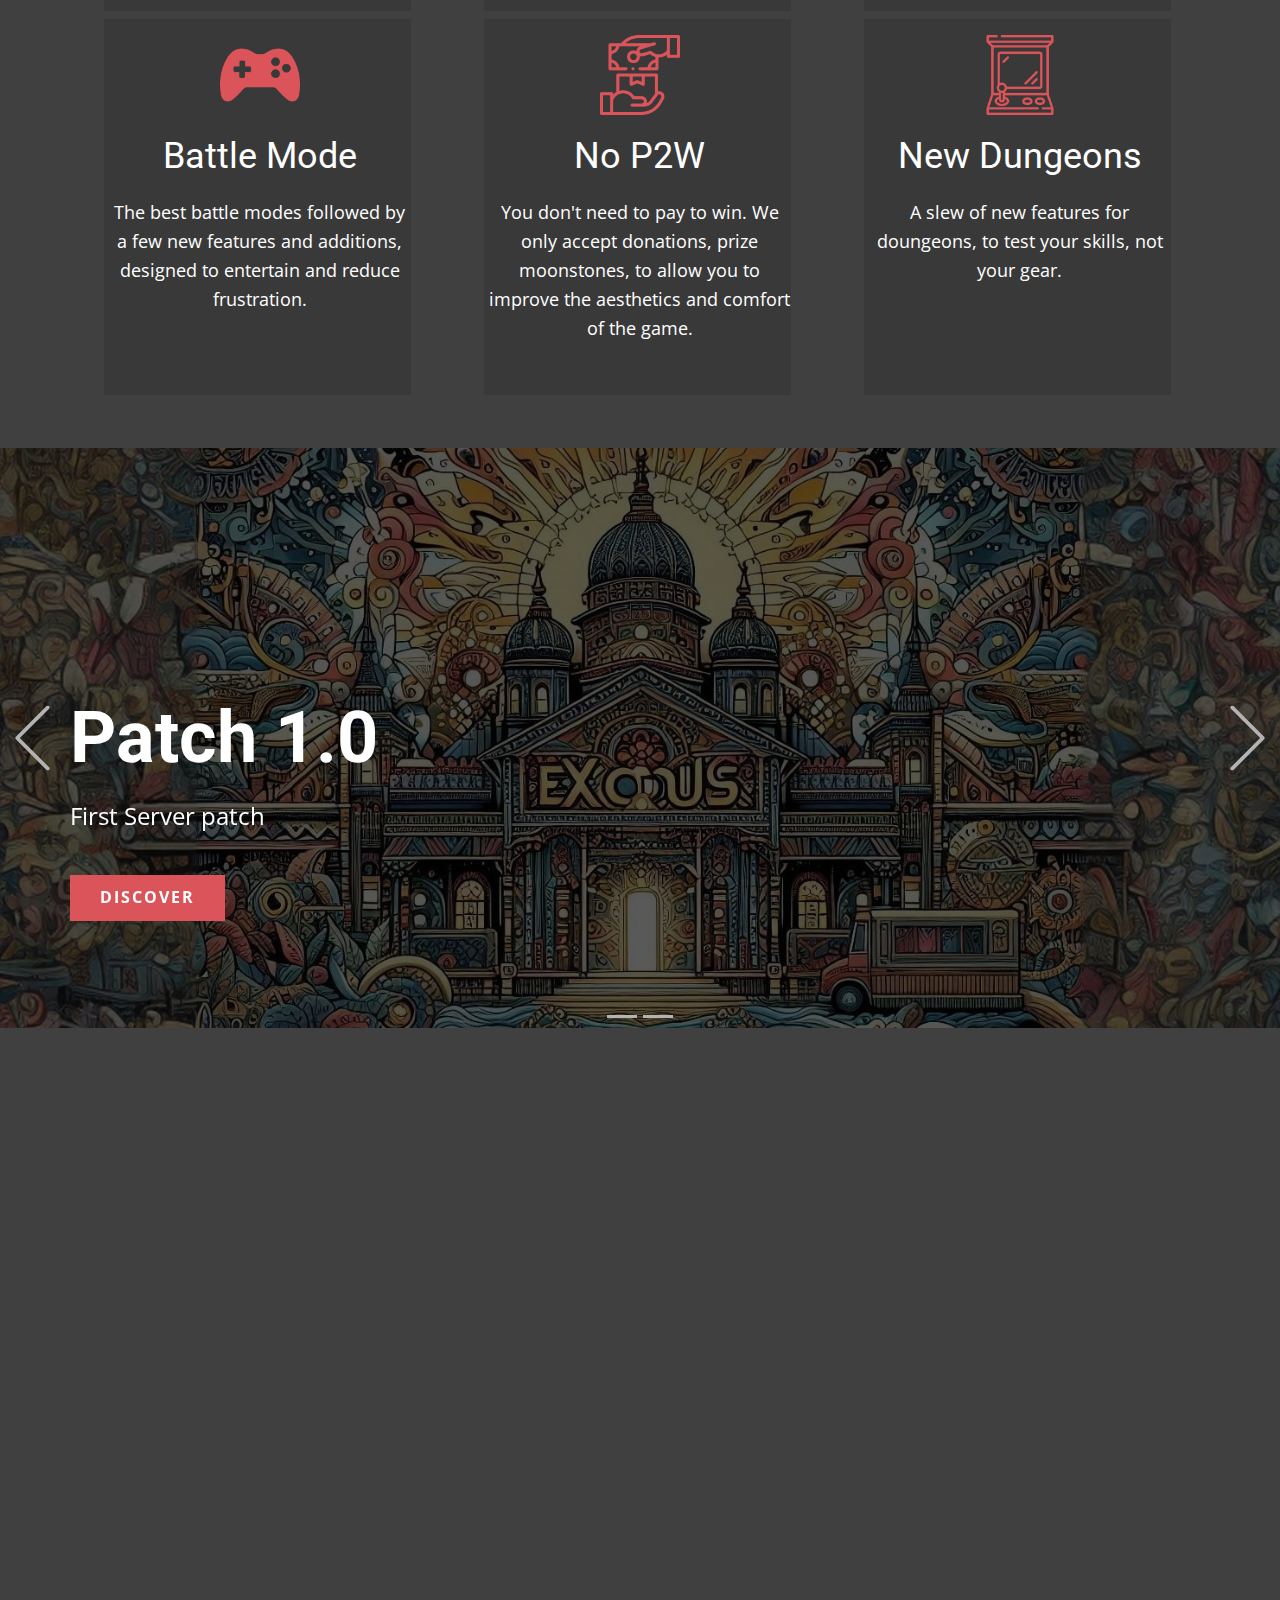
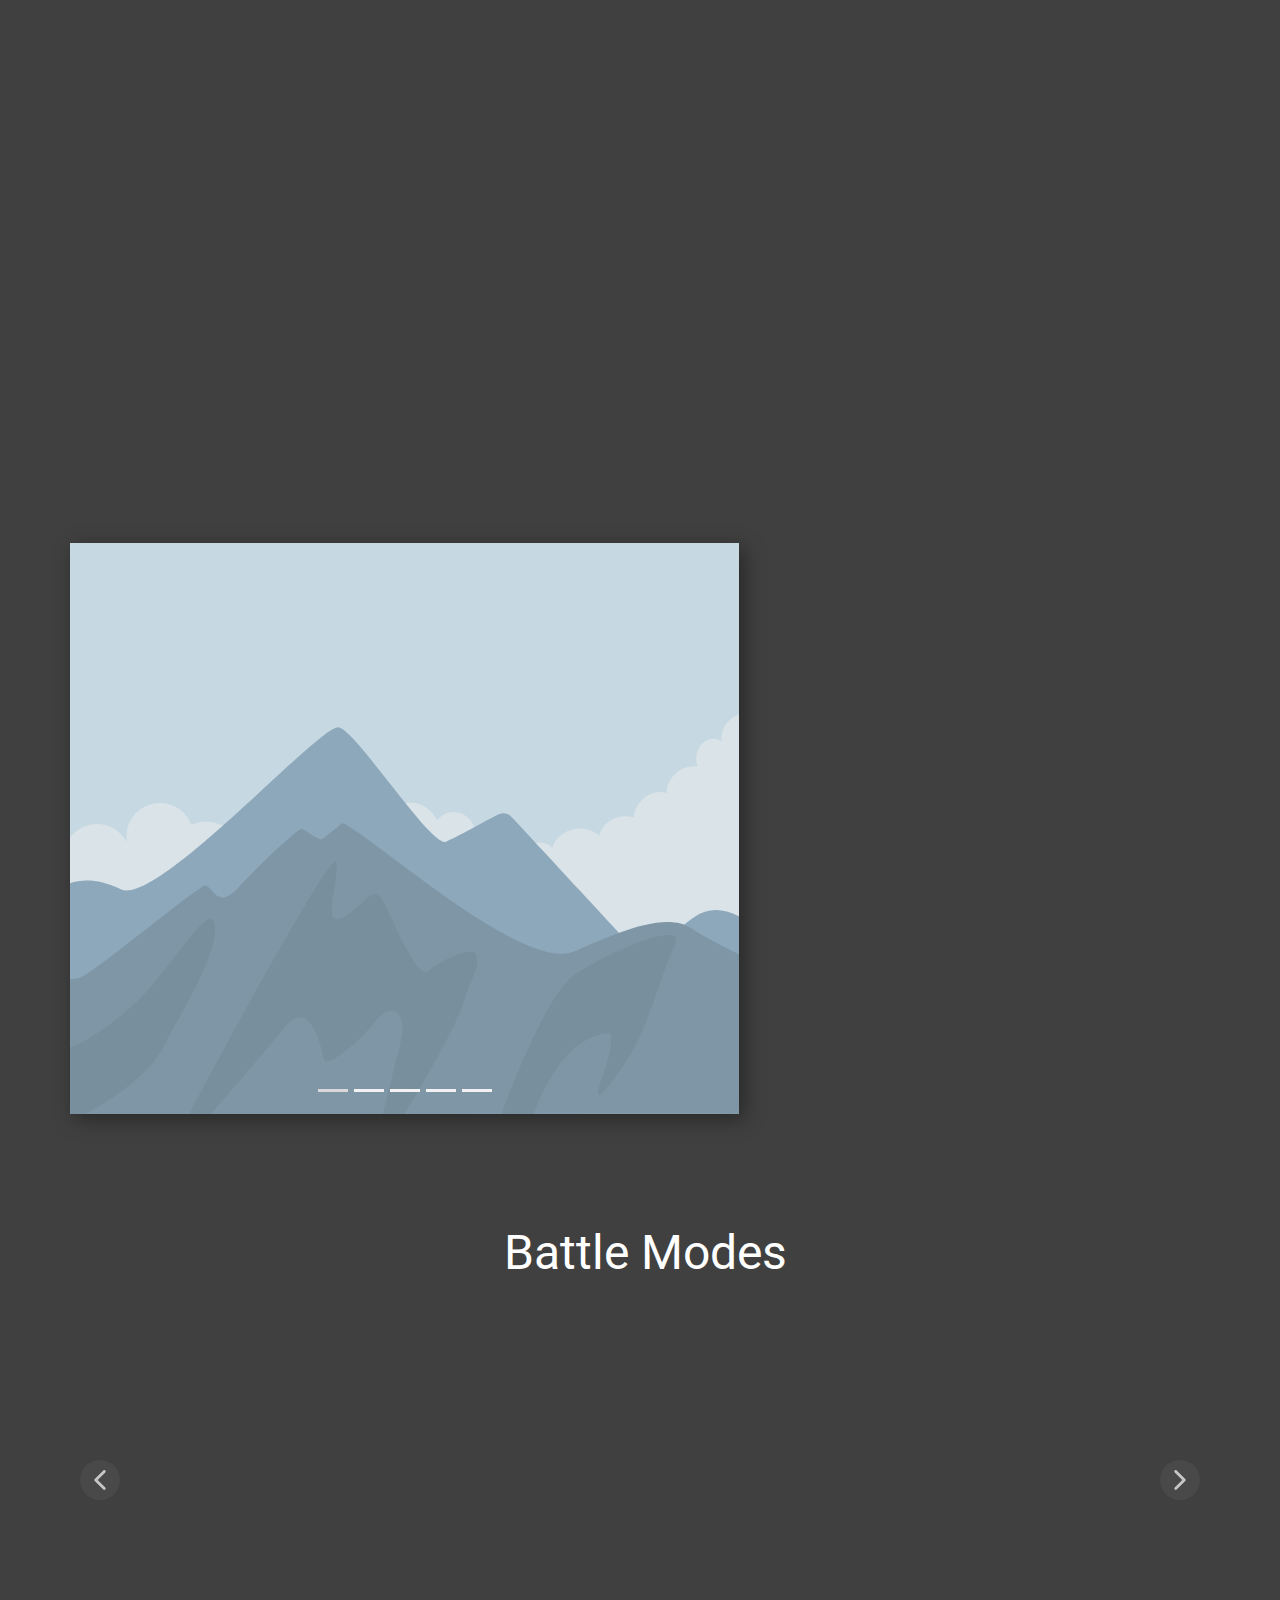
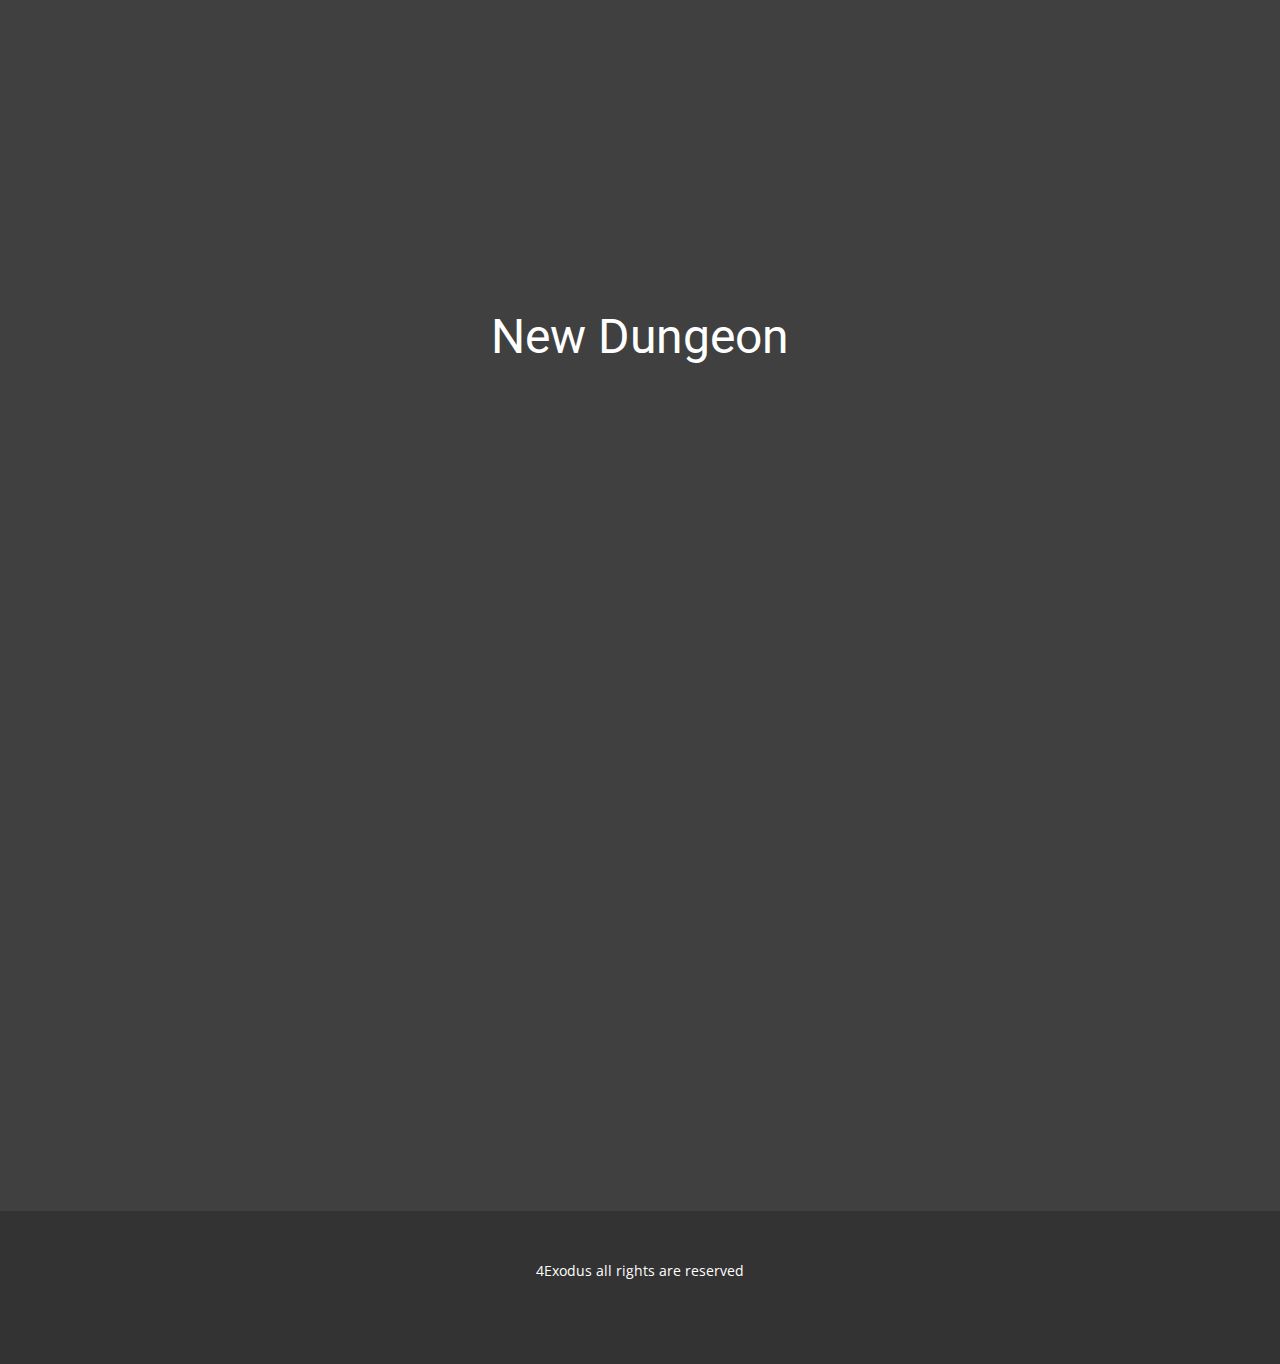
==== commit 92c1d3c9: "Update Home.html" ====
--- a/Home.html
+++ b/Home.html
@@ -2,7 +2,7 @@
 <html style="font-size: 16px;" lang="it"><head>
     <meta name="viewport" content="width=device-width, initial-scale=1.0">
     <meta charset="utf-8">
-    <meta name="keywords" content="4 Kingdome​, Patch 1.0, Patch 1.0, Battle Modes, New maps​, New Doungeon​">
+    <meta name="keywords" content="4 Kingdome​, Patch 1.0, Patch 1.0, Battle Modes, New maps​, New Dungeon​">
     <meta name="description" content="">
     <title>Home</title>
     <link rel="stylesheet" href="nicepage.css" media="screen">
@@ -144,7 +144,7 @@
             <div class="u-container-style u-list-item u-repeater-item">
               <div class="u-container-layout u-similar-container u-container-layout-6">
                 <div class="u-black u-hover-feature u-opacity u-opacity-10 u-shape u-shape-rectangle u-shape-6"></div><span class="u-align-center u-file-icon u-icon u-text-palette-2-base u-icon-6"><img src="images/6578142-193c45c6.png" alt=""></span>
-                <h3 class="u-align-center u-text u-text-default u-text-11">New Doungeons </h3>
+                <h3 class="u-align-center u-text u-text-default u-text-11">New Dungeons </h3>
                 <p class="u-align-center u-text u-text-12"> A slew of new features for doungeons, to test your skills, not your gear.</p>
               </div>
             </div>
@@ -382,7 +382,7 @@
       
     </section>
     <section class="u-clearfix u-container-align-center u-grey-75 u-valign-top-lg u-valign-top-md u-valign-top-xl u-section-7" id="carousel_a17b">
-      <h2 class="u-align-center u-text u-text-1">New Dougneon </h2>
+      <h2 class="u-align-center u-text u-text-1">New Dungeon </h2>
       <div class="data-layout-selected u-clearfix u-gutter-26 u-layout-custom-sm u-layout-custom-xs u-layout-wrap u-layout-wrap-1">
         <div class="u-layout">
           <div class="u-layout-row">
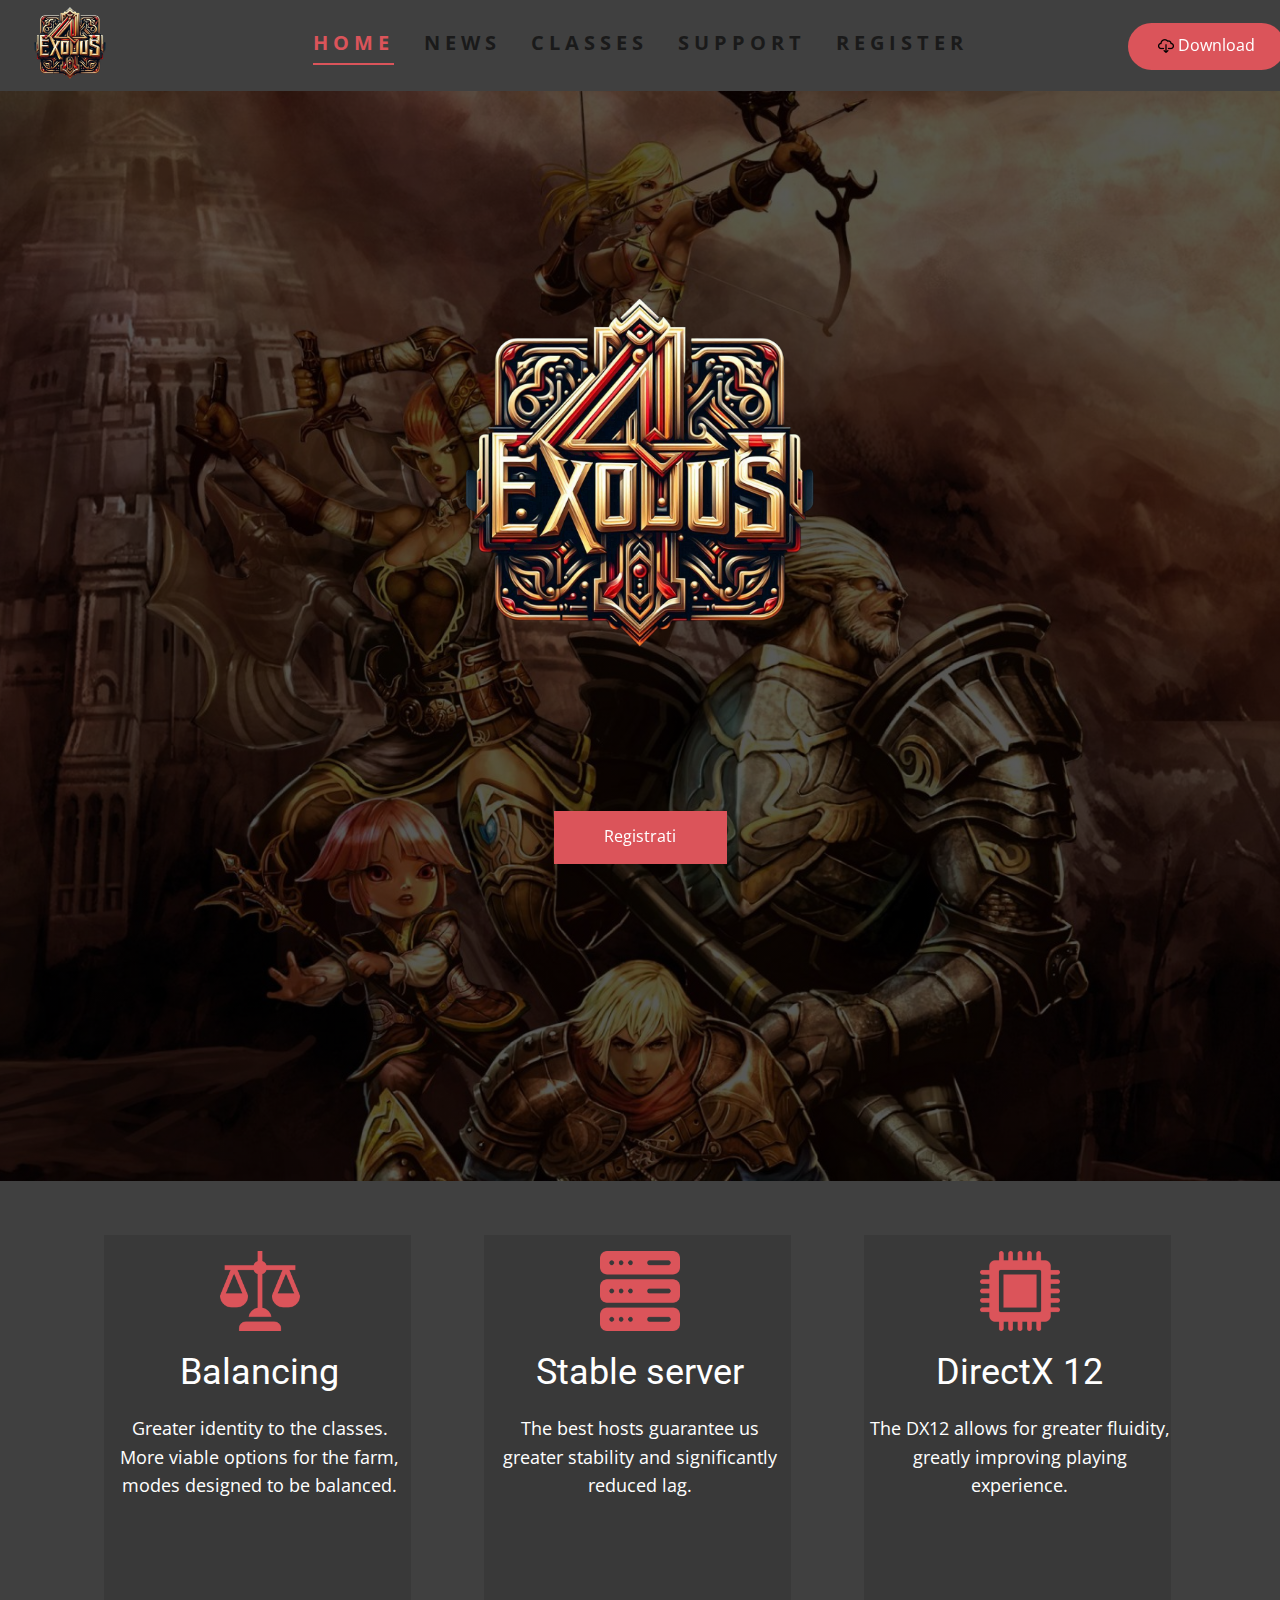
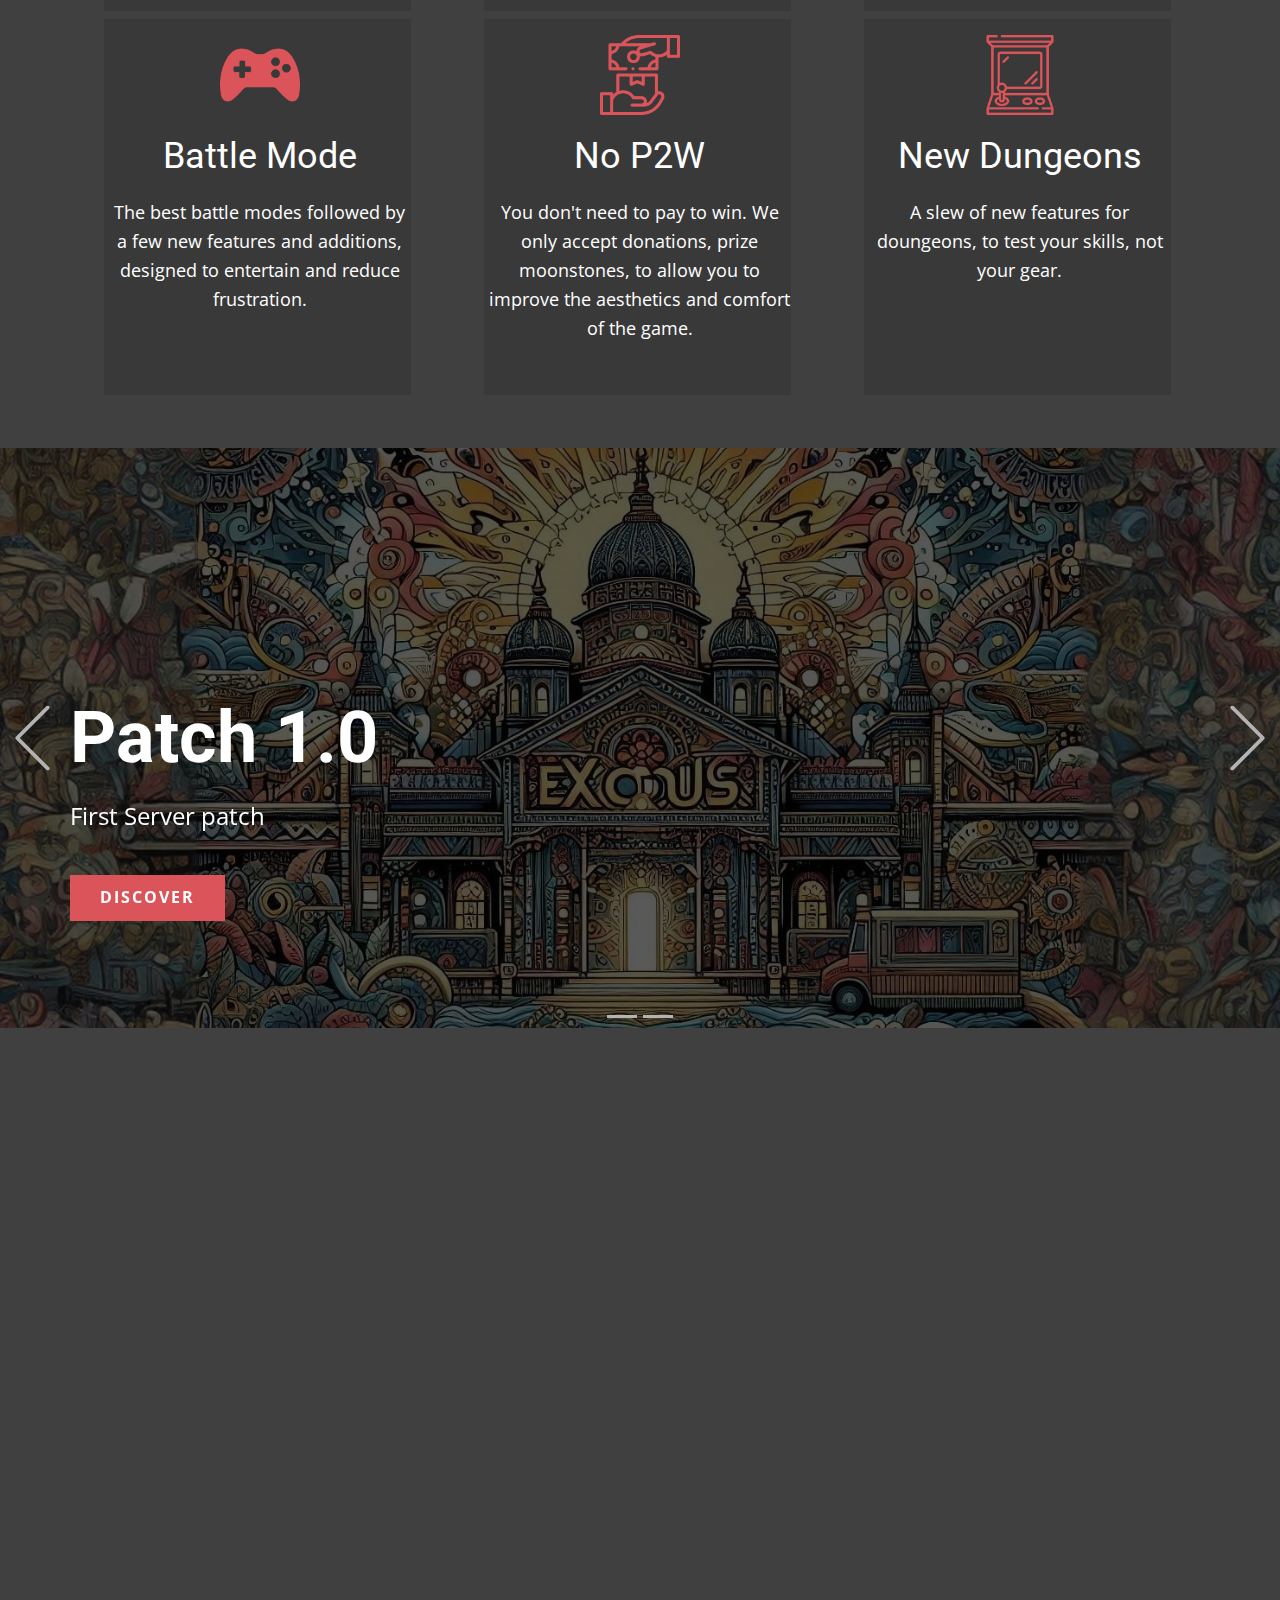
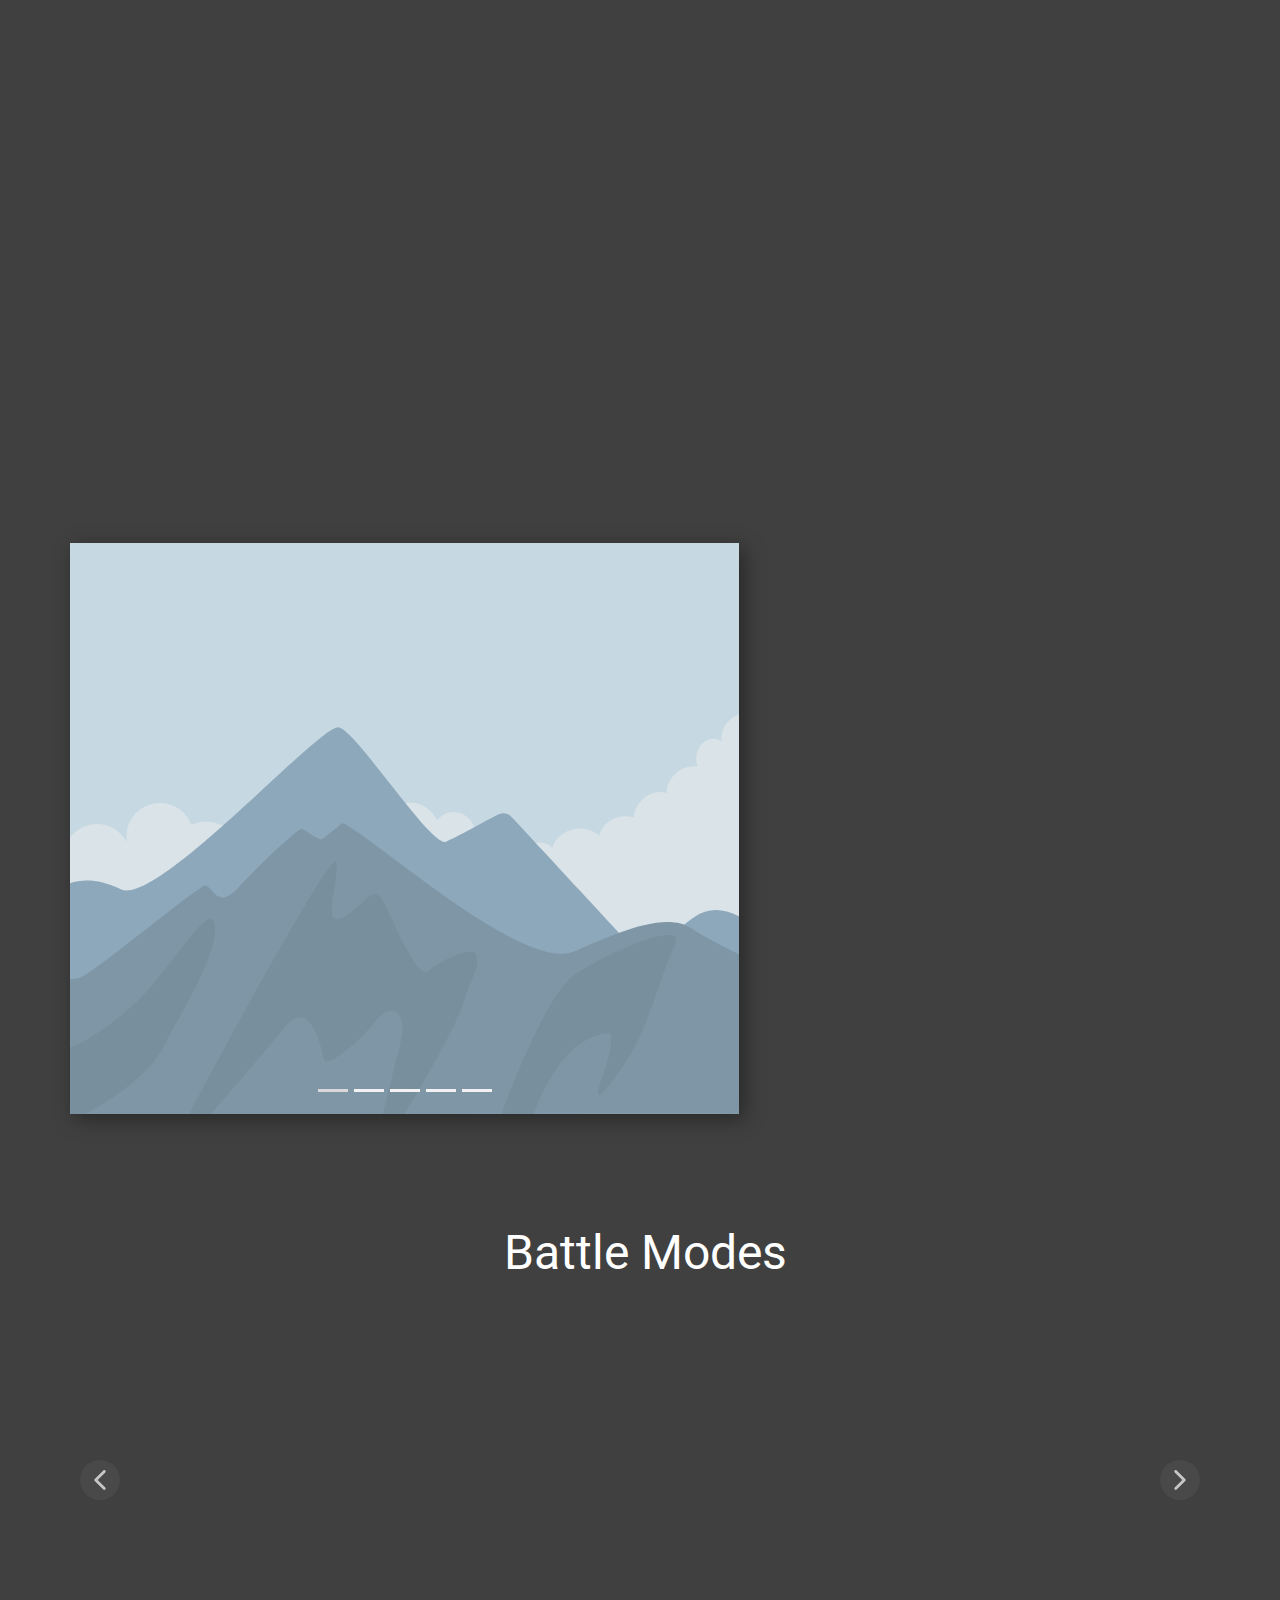
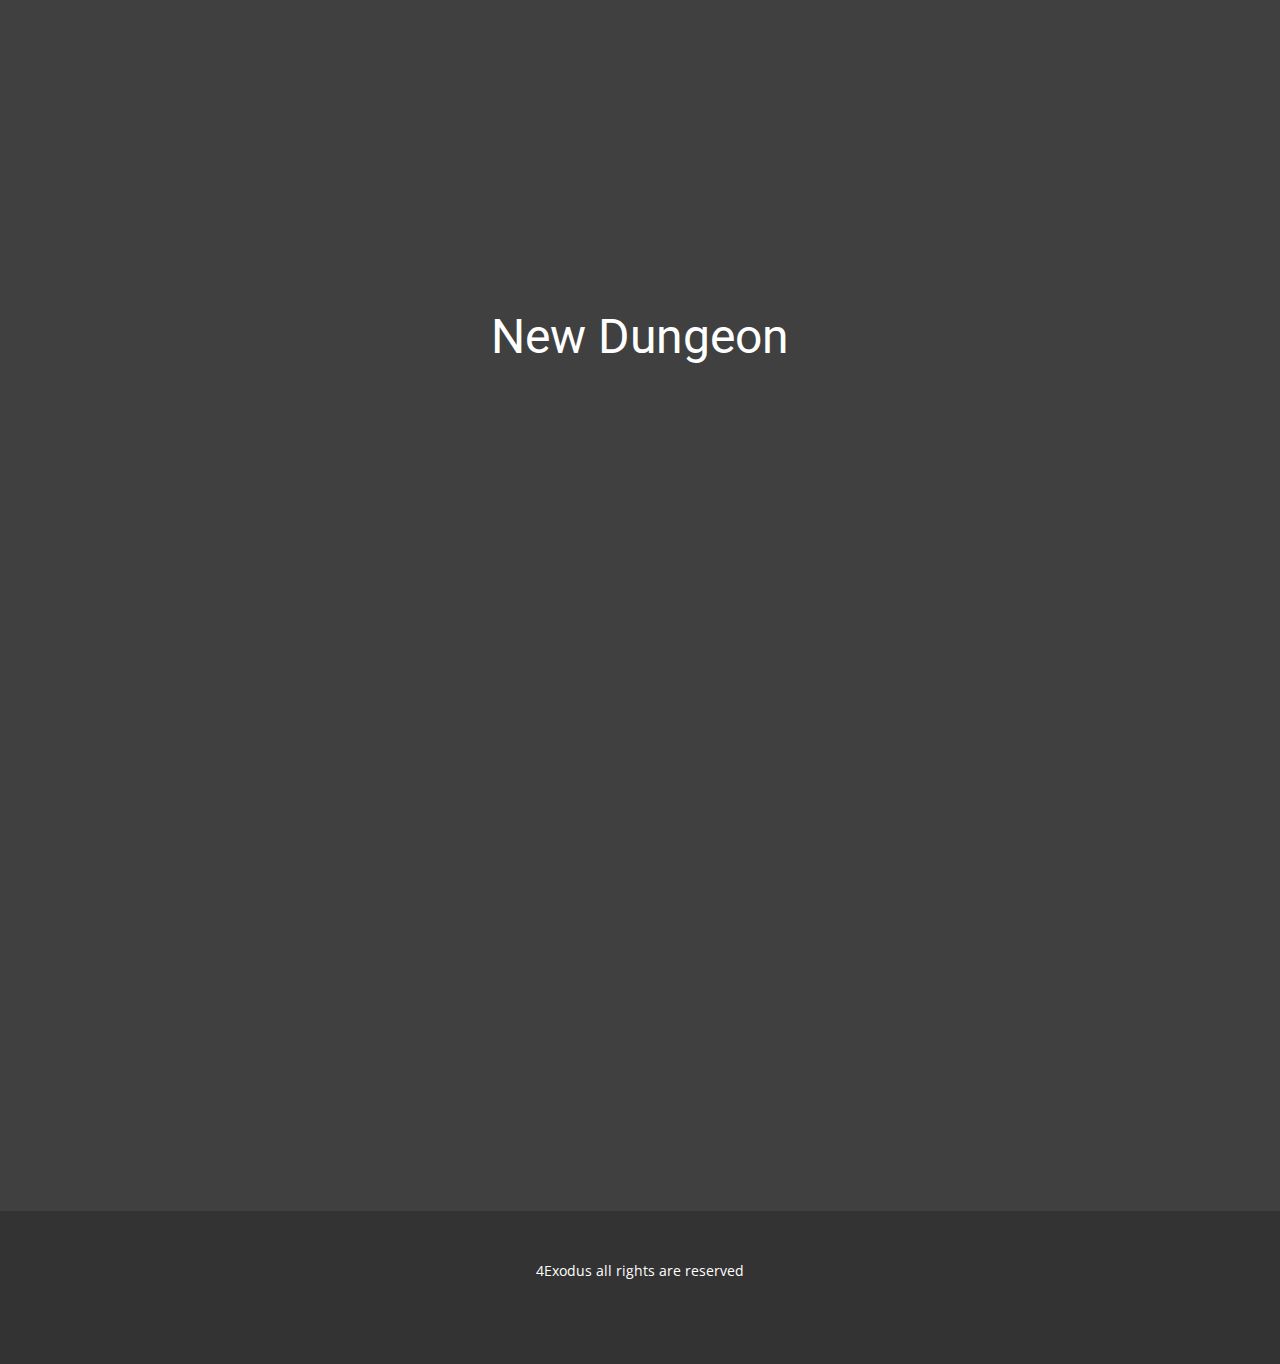
==== commit 53515461: "Update Home.html" ====
--- a/Home.html
+++ b/Home.html
@@ -67,7 +67,7 @@
                 <div class="u-black u-menu-overlay u-opacity u-opacity-70"></div>
               </div>
             </nav>
-            <a href="download.html" class="u-active-palette-2-dark-1 u-align-center u-border-none u-btn u-btn-round u-button-style u-hover-palette-2-light-1 u-palette-2-base u-radius-50 u-text-active-white u-btn-1" data-animation-name="customAnimationIn" data-animation-duration="1000" data-animation-delay="0"><span class="u-file-icon u-icon u-icon-1"><img src="images/7532231.png" alt=""></span>Downaload
+            <a href="download.html" class="u-active-palette-2-dark-1 u-align-center u-border-none u-btn u-btn-round u-button-style u-hover-palette-2-light-1 u-palette-2-base u-radius-50 u-text-active-white u-btn-1" data-animation-name="customAnimationIn" data-animation-duration="1000" data-animation-delay="0"><span class="u-file-icon u-icon u-icon-1"><img src="images/7532231.png" alt=""></span>Download
             </a>
           </div>
           
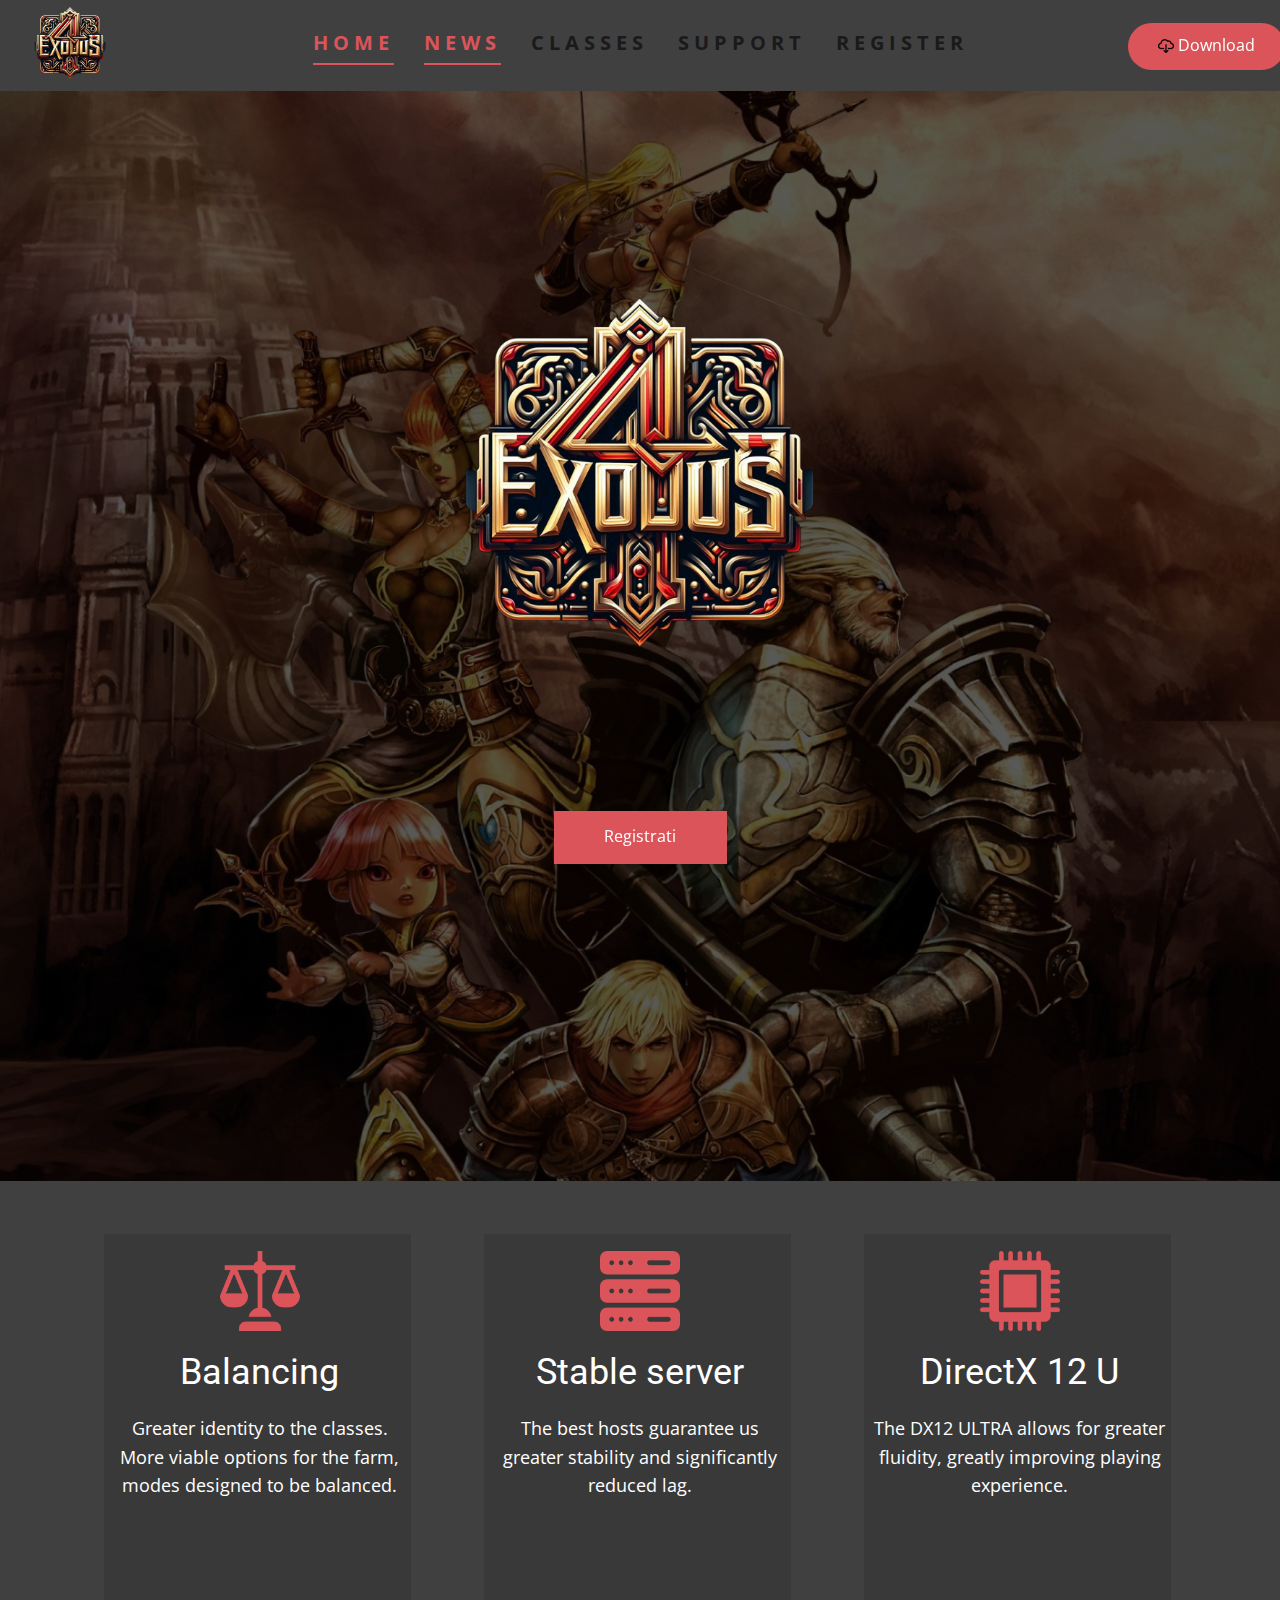
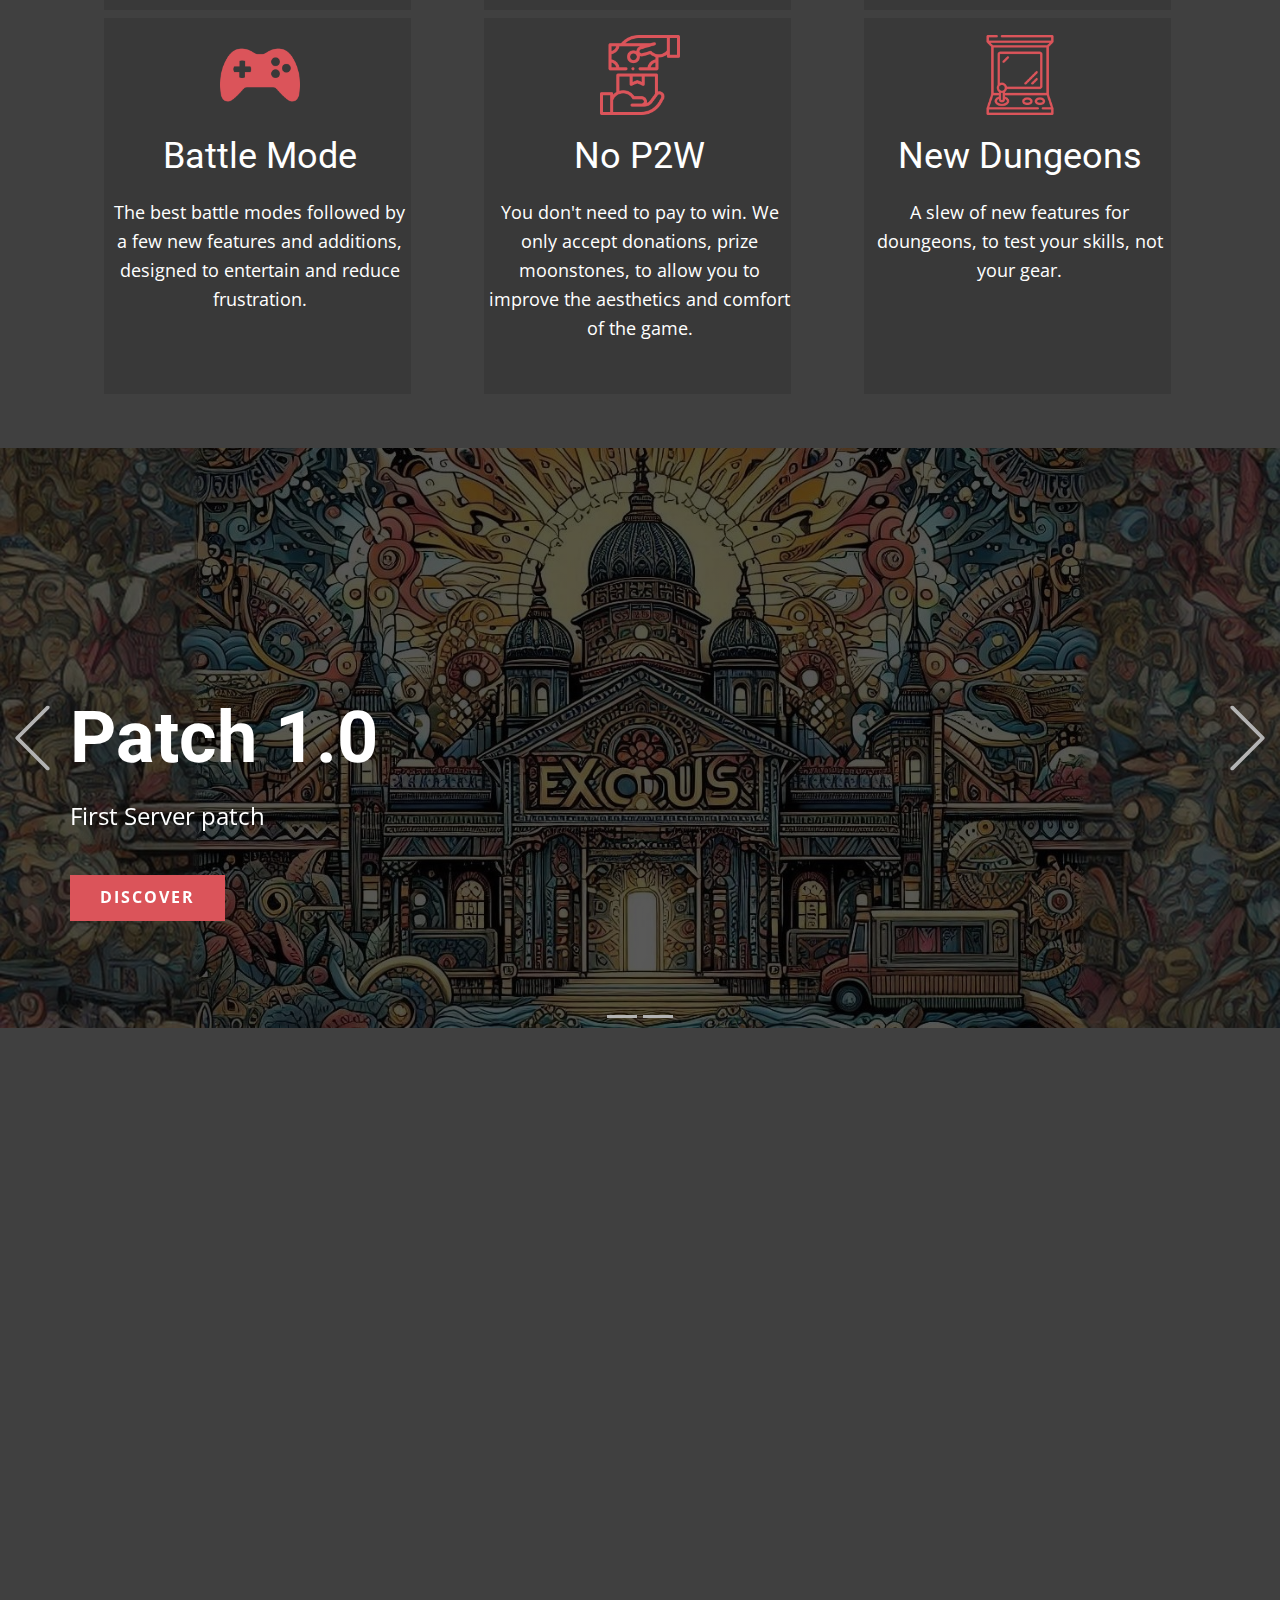
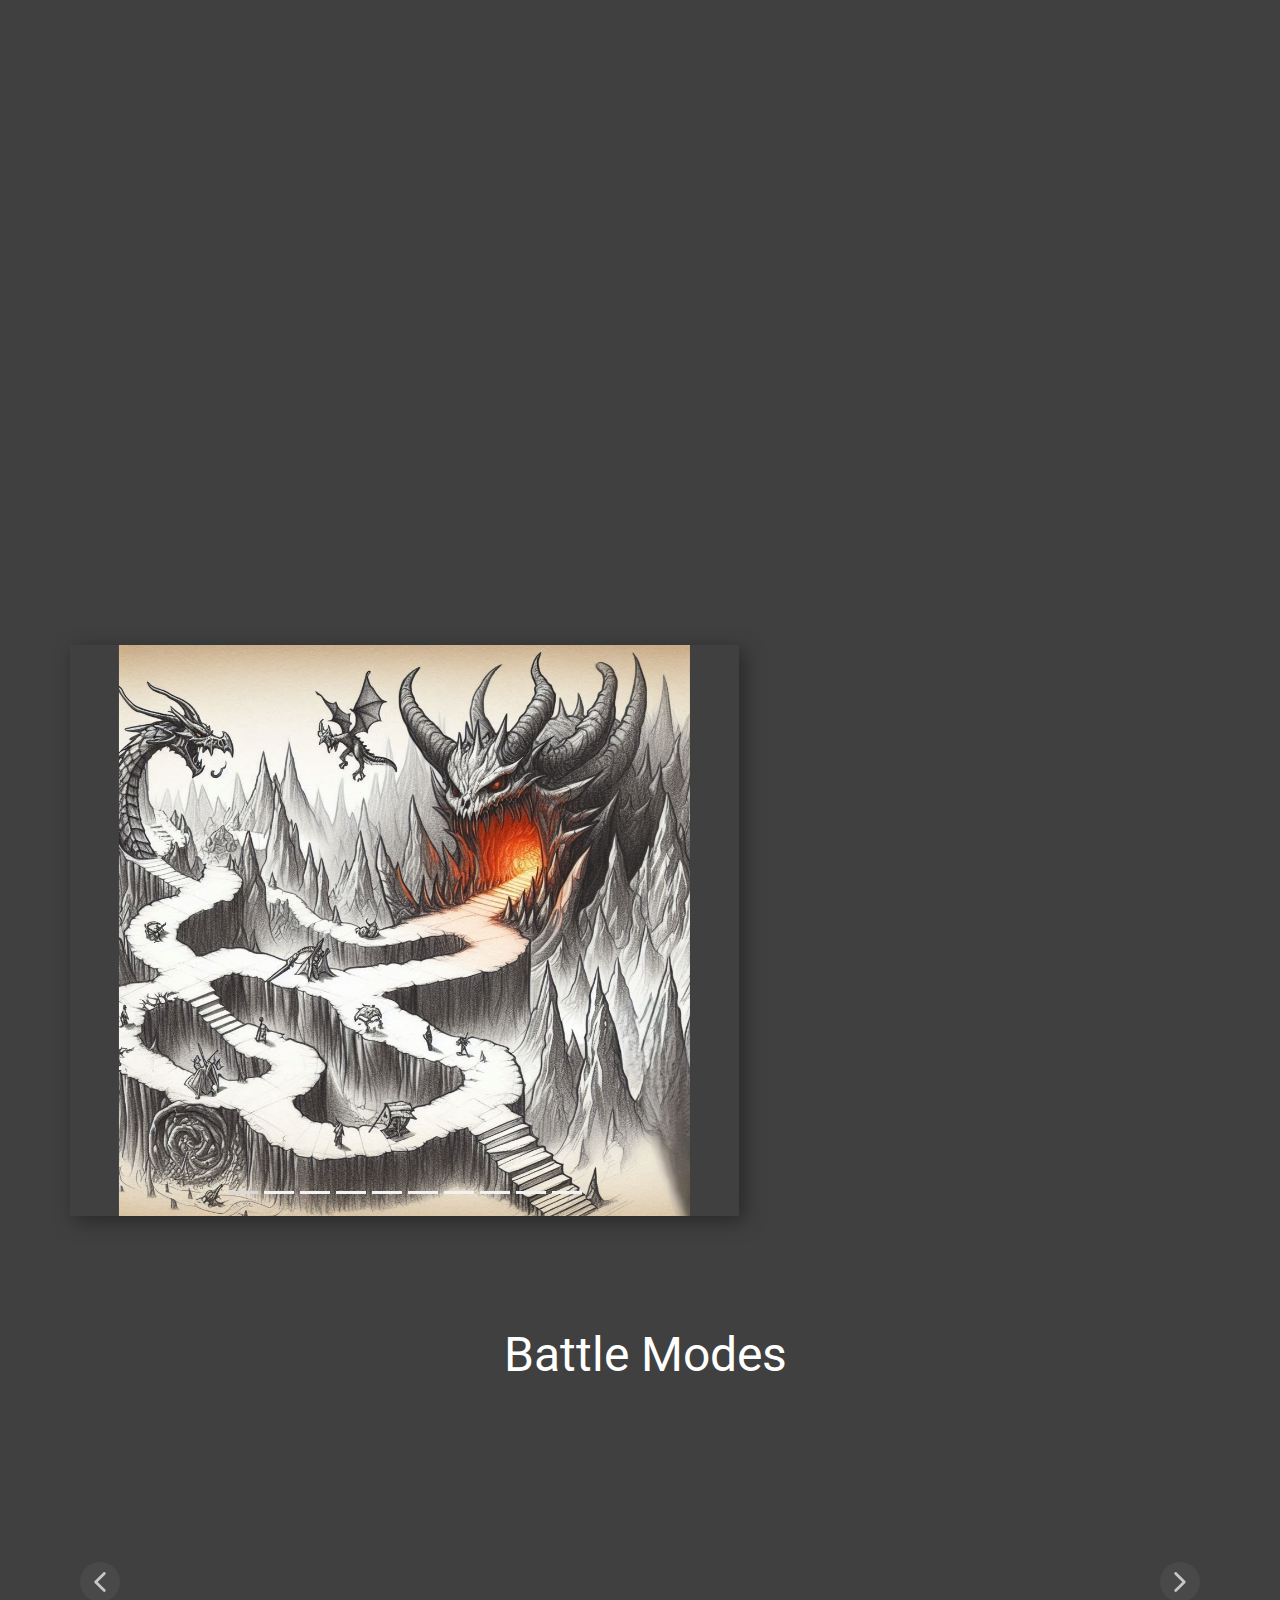
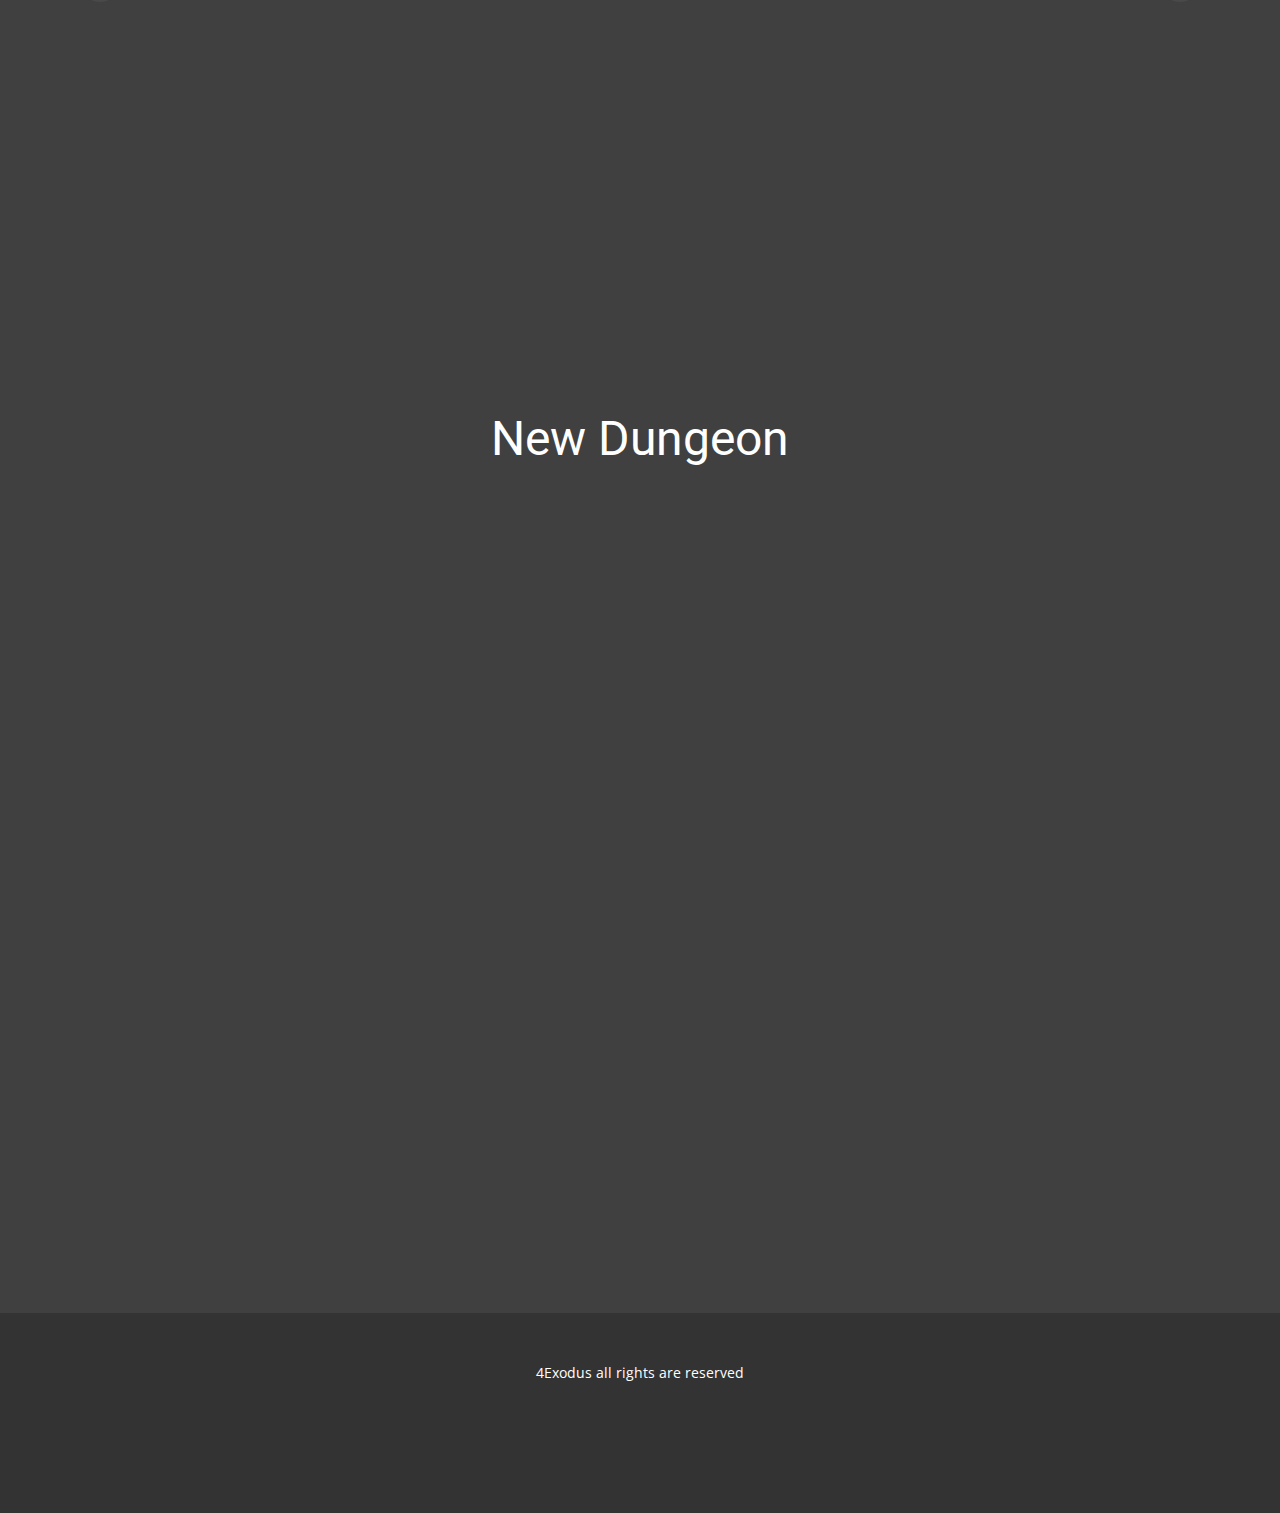
==== commit 445462dc: "Add files via upload" ====
--- a/Home.html
+++ b/Home.html
@@ -2,14 +2,15 @@
 <html style="font-size: 16px;" lang="it"><head>
     <meta name="viewport" content="width=device-width, initial-scale=1.0">
     <meta charset="utf-8">
-    <meta name="keywords" content="4 Kingdome​, Patch 1.0, Patch 1.0, Battle Modes, New maps​, New Dungeon​">
-    <meta name="description" content="">
+    <meta name="keywords" content="4 Exodus, Patch 1.0, Patch 1.0, Battle Modes, New maps​, New Dungeon​, 4story, 4vision, 4classic, 4exodus, Dungeon, Patchnote, Battle Royale">
+    <meta name="description" content="Welcome to 4Exodus! The most belanced server!">
     <title>Home</title>
     <link rel="stylesheet" href="nicepage.css" media="screen">
 <link rel="stylesheet" href="Home.css" media="screen">
     <script class="u-script" type="text/javascript" src="jquery.js" defer=""></script>
     <script class="u-script" type="text/javascript" src="nicepage.js" defer=""></script>
     <meta name="generator" content="Nicepage 6.12.5, nicepage.com">
+    <meta property="og:image" content="images/file2.png">
     <link id="u-theme-google-font" rel="stylesheet" href="https://fonts.googleapis.com/css?family=Roboto:100,100i,300,300i,400,400i,500,500i,700,700i,900,900i|Open+Sans:300,300i,400,400i,500,500i,600,600i,700,700i,800,800i">
     
     
@@ -24,19 +25,20 @@
 		"@context": "http://schema.org",
 		"@type": "Organization",
 		"name": "",
-		"logo": "images/file2.png"
+		"logo": "images/file2.png?rand=87bc"
 }</script>
     <meta name="theme-color" content="#478ac9">
     <meta property="og:title" content="Home">
+    <meta property="og:description" content="Welcome to 4Exodus! The most belanced server!">
     <meta property="og:type" content="website">
   <meta data-intl-tel-input-cdn-path="intlTelInput/"></head>
   <body data-path-to-root="./" data-include-products="false" class="u-body u-xl-mode" data-lang="it"><header class=" u-border-no-bottom u-border-no-left u-border-no-right u-border-no-top u-clearfix u-container-align-center u-header u-section-row-container" id="sec-541e" style="background-image: none;" data-animation-name="" data-animation-duration="0" data-animation-delay="0" data-animation-direction=""><div class="u-section-rows" style="">
         <div class="u-clearfix u-grey-75 u-section-row u-sticky u-sticky-884c u-section-row-1" data-animation-name="" data-animation-duration="0" data-animation-delay="0" data-animation-direction="" id="sec-793c">
           <div class="u-clearfix u-sheet u-sheet-1">
             <a href="#" class="u-image u-logo u-image-1" data-image-width="1024" data-image-height="1024" data-animation-name="pulse" data-animation-duration="1000" data-animation-delay="0" data-animation-direction="">
-              <img class="u-logo-image u-logo-image-1" src="images/file2.png">
+              <img class="u-logo-image u-logo-image-1" src="images/file2.png?rand=87bc">
             </a>
-            <nav class="u-menu u-menu-one-level u-offcanvas u-menu-1" data-responsive-from="MD">
+            <nav class="u-menu u-menu-one-level u-menu-1" data-responsive-from="MD">
               <div class="menu-collapse" style="font-size: 1.25rem; font-weight: 700; text-transform: uppercase; letter-spacing: 5px;">
                 <a class="u-button-style u-custom-active-border-color u-custom-active-color u-custom-border u-custom-border-color u-custom-borders u-custom-hover-border-color u-custom-hover-color u-custom-left-right-menu-spacing u-custom-padding-bottom u-custom-text-active-color u-custom-text-color u-custom-text-decoration u-custom-text-hover-color u-custom-top-bottom-menu-spacing u-nav-link u-text-active-palette-1-base u-text-hover-palette-2-base" href="#">
                   <svg class="u-svg-link" viewBox="0 0 24 24"><use xmlns:xlink="http://www.w3.org/1999/xlink" xlink:href="#menu-hamburger"></use></svg>
@@ -56,7 +58,7 @@
                 <div class="u-black u-container-style u-inner-container-layout u-opacity u-opacity-95 u-sidenav">
                   <div class="u-inner-container-layout u-sidenav-overflow">
                     <div class="u-menu-close u-menu-close-1"></div>
-                    <ul class="u-align-center u-nav u-popupmenu-items u-unstyled u-nav-2"><li class="u-nav-item"><a class="u-button-style u-nav-link" href="Home.html">Home</a>
+                    <ul class="u-align-center u-nav u-popupmenu-items u-spacing-0 u-unstyled u-nav-2"><li class="u-nav-item"><a class="u-button-style u-nav-link" href="Home.html">Home</a>
 </li><li class="u-nav-item"><a class="u-button-style u-nav-link" href="Home.html#carousel-f766">News</a>
 </li><li class="u-nav-item"><a class="u-button-style u-nav-link" href="Home.html#sec-6700">Classes</a>
 </li><li class="u-nav-item"><a class="u-button-style u-nav-link" href="Supporto.html">Support</a>
@@ -92,8 +94,8 @@
       </div></header>
     <section class="u-clearfix u-image u-shading u-section-1" id="sec-1109" data-image-width="1920" data-image-height="1200">
       <div class="u-clearfix u-sheet u-sheet-1">
-        <img class="u-image u-image-contain u-image-default u-preserve-proportions u-image-1" src="images/file2.png" alt="" data-image-width="1024" data-image-height="1024" data-animation-name="customAnimationIn" data-animation-duration="1000" data-animation-delay="0" data-animation-direction="">
-        <a href="#" class="u-active-palette-2-dark-1 u-border-none u-btn u-button-style u-hover-palette-2-light-1 u-palette-2-base u-btn-1" data-animation-name="pulse" data-animation-duration="1000" data-animation-delay="0" data-animation-direction="">Registrati </a>
+        <img class="u-image u-image-contain u-image-default u-preserve-proportions u-image-1" src="images/file2.png?rand=8a95" alt="" data-image-width="1024" data-image-height="1024" data-animation-name="customAnimationIn" data-animation-duration="1000" data-animation-delay="0" data-animation-direction="">
+        <a href="Register.html" class="u-active-palette-2-dark-1 u-border-none u-btn u-button-style u-hover-palette-2-light-1 u-palette-2-base u-btn-1" data-animation-name="pulse" data-animation-duration="1000" data-animation-delay="0" data-animation-direction="">Registrati </a>
       </div>
     </section>
     <section class="u-align-center u-clearfix u-grey-75 u-section-2" id="sec-ccd7">
@@ -109,42 +111,42 @@
             <div class="u-container-style u-list-item u-repeater-item">
               <div class="u-container-layout u-similar-container u-container-layout-1">
                 <div class="u-black u-hover-feature u-opacity u-opacity-10 u-shape u-shape-rectangle u-shape-1"></div><span class="u-align-center u-file-icon u-icon u-text-palette-2-base u-icon-1"><img src="images/2970715-cdd0bff2.png" alt=""></span>
-                <h3 class="u-align-center u-text u-text-default u-text-1">Balancing</h3>
+                <h3 class="u-align-center u-text u-text-default-lg u-text-default-md u-text-default-sm u-text-default-xl u-text-1">Balancing</h3>
                 <p class="u-align-center u-text u-text-2"> Greater identity to the classes. More viable options for the farm, modes designed to be balanced.</p>
               </div>
             </div>
             <div class="u-container-style u-list-item u-repeater-item">
               <div class="u-container-layout u-similar-container u-container-layout-2">
                 <div class="u-black u-hover-feature u-opacity u-opacity-10 u-shape u-shape-rectangle u-shape-2"></div><span class="u-align-center u-file-icon u-icon u-text-palette-2-base u-icon-2"><img src="images/4144964-e7177d56.png" alt=""></span>
-                <h3 class="u-align-center u-text u-text-default u-text-3">Stable server </h3>
+                <h3 class="u-align-center u-text u-text-default-lg u-text-default-md u-text-default-sm u-text-default-xl u-text-3">Stable server </h3>
                 <p class="u-align-center u-text u-text-4"> The best hosts guarantee us greater stability and significantly reduced lag.</p>
               </div>
             </div>
             <div class="u-container-style u-list-item u-repeater-item">
               <div class="u-container-layout u-similar-container u-container-layout-3">
                 <div class="u-black u-hover-feature u-opacity u-opacity-10 u-shape u-shape-rectangle u-shape-3"></div><span class="u-align-center u-file-icon u-icon u-text-palette-2-base u-icon-3"><img src="images/1694647-afec08a5.png" alt=""></span>
-                <h3 class="u-align-center u-text u-text-default u-text-5"> DirectX 12</h3>
-                <p class="u-align-center u-text u-text-6"> The DX12 allows for greater fluidity, greatly improving playing experience.</p>
+                <h3 class="u-align-center u-text u-text-default-lg u-text-default-md u-text-default-sm u-text-default-xl u-text-5"> DirectX 12 U</h3>
+                <p class="u-align-center u-text u-text-6"> The DX12 ULTRA allows for greater fluidity, greatly improving playing experience.</p>
               </div>
             </div>
             <div class="u-container-style u-list-item u-repeater-item">
               <div class="u-container-layout u-similar-container u-container-layout-4">
                 <div class="u-black u-hover-feature u-opacity u-opacity-10 u-shape u-shape-rectangle u-shape-4"></div><span class="u-align-center u-file-icon u-icon u-text-palette-2-base u-icon-4"><img src="images/13973-53c68179.png" alt=""></span>
-                <h3 class="u-align-center u-text u-text-default u-text-7"> Battle Mode</h3>
+                <h3 class="u-align-center u-text u-text-default-lg u-text-default-md u-text-default-sm u-text-default-xl u-text-7"> Battle Mode</h3>
                 <p class="u-align-center u-text u-text-8"> The best battle modes followed by a few new features and additions, designed to entertain and reduce frustration.</p>
               </div>
             </div>
             <div class="u-container-style u-list-item u-repeater-item">
               <div class="u-container-layout u-similar-container u-container-layout-5">
                 <div class="u-black u-hover-feature u-opacity u-opacity-10 u-shape u-shape-rectangle u-shape-5"></div><span class="u-align-center u-file-icon u-icon u-text-palette-2-base u-icon-5"><img src="images/4766874-142c9ae1.png" alt=""></span>
-                <h3 class="u-align-center u-text u-text-default u-text-9">No P2W </h3>
+                <h3 class="u-align-center u-text u-text-default-lg u-text-default-md u-text-default-sm u-text-default-xl u-text-9">No P2W </h3>
                 <p class="u-align-center u-text u-text-10"> You don't need to pay to win. We only accept donations, prize moonstones, to allow you to improve the aesthetics and comfort of the game.</p>
               </div>
             </div>
             <div class="u-container-style u-list-item u-repeater-item">
               <div class="u-container-layout u-similar-container u-container-layout-6">
                 <div class="u-black u-hover-feature u-opacity u-opacity-10 u-shape u-shape-rectangle u-shape-6"></div><span class="u-align-center u-file-icon u-icon u-text-palette-2-base u-icon-6"><img src="images/6578142-193c45c6.png" alt=""></span>
-                <h3 class="u-align-center u-text u-text-default u-text-11">New Dungeons </h3>
+                <h3 class="u-align-center u-text u-text-default-lg u-text-default-md u-text-default-sm u-text-default-xl u-text-11">New Dungeons </h3>
                 <p class="u-align-center u-text u-text-12"> A slew of new features for doungeons, to test your skills, not your gear.</p>
               </div>
             </div>
@@ -152,15 +154,15 @@
         </div>
       </div>
     </section>
-    <section class="u-carousel u-slide u-block-a42a-1" id="carousel-f766" data-interval="5000" data-u-ride="carousel">
+    <section class="u-carousel u-slide u-block-a42a-1" id="carousel-db0c" data-interval="5000" data-u-ride="carousel">
       <ol class="u-absolute-hcenter u-carousel-indicators u-block-a42a-2">
-        <li data-u-target="#carousel-f766" class="u-active u-grey-30" data-u-slide-to="0"></li>
-        <li data-u-target="#carousel-f766" class="u-grey-30" data-u-slide-to="1"></li>
+        <li data-u-target="#carousel-db0c" class="u-active u-grey-30" data-u-slide-to="0"></li>
+        <li data-u-target="#carousel-db0c" class="u-grey-30" data-u-slide-to="1"></li>
       </ol>
       <div class="u-carousel-inner" role="listbox">
-        <div class="u-active u-carousel-item u-clearfix u-container-align-left u-image u-shading u-section-3-1" data-image-width="1481" data-image-height="833">
+        <div class="u-active u-carousel-item u-clearfix u-container-align-left-lg u-container-align-left-xl u-image u-shading u-section-3-1" data-image-width="1481" data-image-height="833">
           <div class="u-clearfix u-sheet u-sheet-1">
-            <h1 class="u-align-left u-text u-text-default u-text-white u-title u-text-1">Patch 1.0</h1>
+            <h1 class="u-align-left u-text u-text-default-lg u-text-default-md u-text-default-sm u-text-default-xl u-text-white u-title u-text-1">Patch 1.0</h1>
             <p class="u-align-left u-large-text u-text u-text-variant u-text-white u-text-2">First Server patch </p>
             <a href="#" class="u-align-left u-btn u-btn-rectangle u-button-style u-palette-2-base u-radius-0 u-btn-1">Discover </a>
           </div>
@@ -173,14 +175,14 @@
           </div>
         </div>
       </div>
-      <a class="u-absolute-vcenter u-carousel-control u-carousel-control-prev u-text-grey-30 u-block-a42a-3" href="#carousel-f766" role="button" data-u-slide="prev">
+      <a class="u-absolute-vcenter u-carousel-control u-carousel-control-prev u-text-grey-30 u-block-a42a-3" href="#carousel-db0c" role="button" data-u-slide="prev">
         <span aria-hidden="true">
           <svg class="u-svg-link" viewBox="0 0 477.175 477.175"><path d="M145.188,238.575l215.5-215.5c5.3-5.3,5.3-13.8,0-19.1s-13.8-5.3-19.1,0l-225.1,225.1c-5.3,5.3-5.3,13.8,0,19.1l225.1,225
                     c2.6,2.6,6.1,4,9.5,4s6.9-1.3,9.5-4c5.3-5.3,5.3-13.8,0-19.1L145.188,238.575z"></path></svg>
         </span>
         <span class="sr-only">Previous</span>
       </a>
-      <a class="u-absolute-vcenter u-carousel-control u-carousel-control-next u-text-grey-30 u-block-a42a-4" href="#carousel-f766" role="button" data-u-slide="next">
+      <a class="u-absolute-vcenter u-carousel-control u-carousel-control-next u-text-grey-30 u-block-a42a-4" href="#carousel-db0c" role="button" data-u-slide="next">
         <span aria-hidden="true">
           <svg class="u-svg-link" viewBox="0 0 477.175 477.175"><path d="M360.731,229.075l-225.1-225.1c-5.3-5.3-13.8-5.3-19.1,0s-5.3,13.8,0,19.1l215.5,215.5l-215.5,215.5
                     c-5.3,5.3-5.3,13.8,0,19.1c2.6,2.6,6.1,4,9.5,4c3.4,0,6.9-1.3,9.5-4l225.1-225.1C365.931,242.875,365.931,234.275,360.731,229.075z"></path></svg>
@@ -193,45 +195,45 @@
         <div class="u-expanded-width u-list u-list-1">
           <div class="u-repeater u-repeater-1">
             <div class="u-list-item u-repeater-item u-list-item-1" data-animation-name="customAnimationIn" data-animation-duration="1000" data-animation-delay="0">
-              <div class="u-container-layout u-similar-container u-valign-top u-container-layout-1">
-                <img class="u-expanded-width u-hover-feature u-image u-image-1" src="images/assassin.png" data-image-width="1600" data-image-height="1200">
-                <h4 class="u-text u-text-1">Night Walker </h4>
-                <p class="u-text u-text-default u-text-2"> Born to strike in the shadows, it is at its best to take out out-of-position and isolated targets.</p>
+              <div class="u-container-layout u-similar-container u-valign-top-lg u-valign-top-md u-valign-top-sm u-valign-top-xl u-container-layout-1">
+                <img class="u-align-center u-expanded-width u-hover-feature u-image u-image-default u-image-1" data-image-width="1024" data-image-height="1024" src="images/assassin.jpg">
+                <h4 class="u-align-center u-text u-text-1">Night Walker </h4>
+                <p class="u-align-center u-text u-text-default u-text-2"> Born to strike in the shadows, it is at its best to take out out-of-position and isolated targets.</p>
               </div>
             </div>
             <div class="u-list-item u-repeater-item u-list-item-2" data-animation-name="customAnimationIn" data-animation-duration="1000">
-              <div class="u-container-layout u-similar-container u-valign-top u-container-layout-2">
-                <img class="u-expanded-width u-hover-feature u-image u-image-2" src="images/archer.png" data-image-width="860" data-image-height="458">
-                <h4 class="u-text u-text-3">Archer</h4>
-                <p class="u-text u-text-default u-text-4"> A shower of quick shots will allow you to take down even the toughest targets.</p>
+              <div class="u-container-layout u-similar-container u-valign-top-lg u-valign-top-md u-valign-top-sm u-valign-top-xl u-container-layout-2">
+                <img class="u-align-center u-expanded-width u-hover-feature u-image u-image-default u-image-2" data-image-width="1024" data-image-height="1024" src="images/archer1.jpg">
+                <h4 class="u-align-center u-text u-text-3">&nbsp;Archer</h4>
+                <p class="u-align-center u-text u-text-default u-text-4"> A shower of quick shots will allow you to take down even the toughest targets.</p>
               </div>
             </div>
             <div class="u-list-item u-repeater-item u-list-item-3" data-animation-name="customAnimationIn" data-animation-duration="1000">
-              <div class="u-container-layout u-similar-container u-valign-top u-container-layout-3">
-                <img class="u-expanded-width u-hover-feature u-image u-image-3" src="images/summoner.jpg" data-image-width="1920" data-image-height="1080">
-                <h4 class="u-text u-text-5">Summoner </h4>
-                <p class="u-text u-text-default u-text-6"> It doesn't have a lot of damage, but it's capable of crumbling even the strongest gears. It is at its best from enormous distances.</p>
+              <div class="u-container-layout u-similar-container u-valign-top-lg u-valign-top-md u-valign-top-sm u-valign-top-xl u-container-layout-3">
+                <img class="u-align-center u-expanded-width u-hover-feature u-image u-image-default u-image-3" data-image-width="1024" data-image-height="1024" src="images/OIG1.nCrBjWEjdbbYL.jpg">
+                <h4 class="u-align-center u-text u-text-5">&nbsp;Summoner </h4>
+                <p class="u-align-center u-text u-text-default u-text-6"> It doesn't have a lot of damage, but it's capable of crumbling even the strongest gears. It is at its best from enormous distances.</p>
               </div>
             </div>
             <div class="u-list-item u-repeater-item u-list-item-4" data-animation-name="customAnimationIn" data-animation-duration="1000">
-              <div class="u-container-layout u-similar-container u-valign-top u-container-layout-4">
-                <img class="u-expanded-width u-hover-feature u-image u-image-4" src="images/priest.jpg" data-image-width="1600" data-image-height="1200">
-                <h4 class="u-text u-text-7">Priest </h4>
-                <p class="u-text u-text-default u-text-8"> Care and protection are his mantra. He is able to determine victory thanks to his support.</p>
+              <div class="u-container-layout u-similar-container u-valign-top-lg u-valign-top-md u-valign-top-sm u-valign-top-xl u-container-layout-4">
+                <img class="u-align-center u-expanded-width u-hover-feature u-image u-image-default u-image-4" data-image-width="1024" data-image-height="1024" src="images/priest1.jpg">
+                <h4 class="u-align-center u-text u-text-7">&nbsp;Priest </h4>
+                <p class="u-align-center u-text u-text-default u-text-8"> Care and protection are his mantra. He is able to determine victory thanks to his support.</p>
               </div>
             </div>
             <div class="u-list-item u-repeater-item u-list-item-5" data-animation-name="customAnimationIn" data-animation-duration="1000">
-              <div class="u-container-layout u-similar-container u-valign-top u-container-layout-5">
-                <img class="u-expanded-width u-hover-feature u-image u-image-5" src="images/mage.jpg" data-image-width="1600" data-image-height="1200">
-                <h4 class="u-text u-text-9">Mage</h4>
-                <p class="u-text u-text-default u-text-10"> A lot of damage in a very short time. His goal is to finish off opponents.</p>
+              <div class="u-container-layout u-similar-container u-valign-top-lg u-valign-top-md u-valign-top-sm u-valign-top-xl u-container-layout-5">
+                <img class="u-align-center u-expanded-width u-hover-feature u-image u-image-default u-image-5" data-image-width="1024" data-image-height="1024" src="images/wizzard.jpg">
+                <h4 class="u-align-center u-text u-text-9">&nbsp;Mage</h4>
+                <p class="u-align-center u-text u-text-default u-text-10"> A lot of damage in a very short time. His goal is to finish off opponents.</p>
               </div>
             </div>
             <div class="u-list-item u-repeater-item u-list-item-6" data-animation-name="customAnimationIn" data-animation-duration="1000">
-              <div class="u-container-layout u-similar-container u-valign-top u-container-layout-6">
-                <img class="u-expanded-width u-hover-feature u-image u-image-6" src="images/warrior.jpg" data-image-width="1600" data-image-height="1200">
-                <h4 class="u-text u-text-11">Warrior</h4>
-                <p class="u-text u-text-default u-text-12"> A battle ram. Endowed with a very high resistance, he is not very fast, but if he reaches the opponent, he has no hope.</p>
+              <div class="u-container-layout u-similar-container u-valign-top-lg u-valign-top-md u-valign-top-sm u-valign-top-xl u-container-layout-6">
+                <img class="u-align-center u-expanded-width u-hover-feature u-image u-image-default u-image-6" data-image-width="923" data-image-height="923" src="images/war1.jpg">
+                <h4 class="u-align-center u-text u-text-11">&nbsp; &nbsp;Warrior</h4>
+                <p class="u-align-center u-text u-text-default u-text-12"> A battle ram. Endowed with a very high resistance, he is not very fast, but if he reaches the opponent, he has no hope.</p>
               </div>
             </div>
           </div>
@@ -245,40 +247,74 @@
       
     </section>
     <section class="u-align-center u-clearfix u-grey-75 u-section-5" id="sec-3b31">
-      <div class="u-clearfix u-sheet u-sheet-1">
-        <div id="carousel-4731" data-interval="5000" data-u-ride="carousel" class="u-carousel u-expanded-width-sm u-expanded-width-xs u-slider u-slider-1">
+      <div class="u-clearfix u-sheet u-valign-middle-xs u-sheet-1">
+        <div id="carousel-3838" data-interval="5000" data-u-ride="carousel" class="u-carousel u-expanded-width-sm u-expanded-width-xs u-slider u-slider-1">
           <ol class="u-absolute-hcenter u-carousel-indicators u-carousel-indicators-1">
-            <li data-u-target="#carousel-4731" class="u-active u-active-grey-15 u-grey-5 u-hover-grey-15 u-shape-rectangle" data-u-slide-to="0" style="width: 30px; height: 3px;"></li>
-            <li data-u-target="#carousel-4731" class="u-active-grey-15 u-grey-5 u-hover-grey-15 u-shape-rectangle" data-u-slide-to="1" style="width: 30px; height: 3px;"></li>
-            <li data-u-target="#carousel-4731" class="u-active-grey-15 u-grey-5 u-hover-grey-15 u-shape-rectangle" data-u-slide-to="2" style="width: 30px; height: 3px;"></li>
-            <li data-u-target="#carousel-4731" class="u-active-grey-15 u-grey-5 u-hover-grey-15 u-shape-rectangle" data-u-slide-to="3" style="width: 30px; height: 3px;"></li>
-            <li data-u-target="#carousel-4731" class="u-active-grey-15 u-grey-5 u-hover-grey-15 u-shape-rectangle" data-u-slide-to="4" style="width: 30px; height: 3px;"></li>
+            <li data-u-target="#carousel-3838" class="u-active u-active-grey-15 u-grey-5 u-hover-grey-15 u-shape-rectangle" data-u-slide-to="0" style="width: 30px; height: 3px;"></li>
+            <li data-u-target="#carousel-3838" class="u-active-grey-15 u-grey-5 u-hover-grey-15 u-shape-rectangle" data-u-slide-to="1" style="width: 30px; height: 3px;"></li>
+            <li data-u-target="#carousel-3838" class="u-active-grey-15 u-grey-5 u-hover-grey-15 u-shape-rectangle" data-u-slide-to="2" style="width: 30px; height: 3px;"></li>
+            <li data-u-target="#carousel-3838" class="u-active-grey-15 u-grey-5 u-hover-grey-15 u-shape-rectangle" data-u-slide-to="3" style="width: 30px; height: 3px;"></li>
+            <li data-u-target="#carousel-3838" class="u-active-grey-15 u-grey-5 u-hover-grey-15 u-shape-rectangle" data-u-slide-to="4" style="width: 30px; height: 3px;"></li>
+            <li data-u-target="#carousel-3838" class="u-active-grey-15 u-grey-5 u-hover-grey-15 u-shape-rectangle" data-u-slide-to="5" style="width: 30px; height: 3px;"></li>
+            <li data-u-target="#carousel-3838" class="u-active-grey-15 u-grey-5 u-hover-grey-15 u-shape-rectangle" data-u-slide-to="6" style="width: 30px; height: 3px;"></li>
+            <li data-u-target="#carousel-3838" class="u-active-grey-15 u-grey-5 u-hover-grey-15 u-shape-rectangle" data-u-slide-to="7" style="width: 30px; height: 3px;"></li>
+            <li data-u-target="#carousel-3838" class="u-active-grey-15 u-grey-5 u-hover-grey-15 u-shape-rectangle" data-u-slide-to="8" style="width: 30px; height: 3px;"></li>
+            <li data-u-target="#carousel-3838" class="u-active-grey-15 u-grey-5 u-hover-grey-15 u-shape-rectangle" data-u-slide-to="9" style="width: 30px; height: 3px;"></li>
           </ol>
           <div class="u-carousel-inner" role="listbox">
-            <div class="u-active u-carousel-item u-container-style u-image u-slide u-image-1" data-image-width="2000" data-image-height="1333">
+            <div class="u-active u-carousel-item u-container-style u-image u-image-contain u-slide u-image-1" data-image-width="1024" data-image-height="1024">
               <div class="u-container-layout u-container-layout-1"></div>
             </div>
-            <div class="u-carousel-item u-container-style u-image u-slide u-image-2" data-image-width="2000" data-image-height="1333">
+            <div class="u-carousel-item u-container-style u-image u-slide u-image-2" data-image-width="1024" data-image-height="1024">
               <div class="u-container-layout u-container-layout-2"></div>
             </div>
-            <div class="u-carousel-item u-container-style u-slide">
-              <div class="u-container-layout u-container-layout-3"></div>
-            </div>
-            <div class="u-carousel-item u-container-style u-slide">
-              <div class="u-container-layout u-container-layout-4"></div>
-            </div>
-            <div class="u-carousel-item u-container-style u-slide">
-              <div class="u-container-layout u-container-layout-5"></div>
-            </div>
-          </div>
-          <a class="u-absolute-vcenter u-carousel-control u-carousel-control-prev u-hidden u-spacing-13 u-text-grey-30 u-carousel-control-1" href="#carousel-4731" role="button" data-u-slide="prev">
+            <div class="u-carousel-item u-container-style u-palette-1-light-3 u-slide">
+              <div class="u-container-layout u-valign-middle u-container-layout-3">
+                <img class="u-image u-image-default u-preserve-proportions u-image-3" src="images/infernodimarduk.jpg" alt="" data-image-width="1024" data-image-height="1024">
+              </div>
+            </div>
+            <div class="u-carousel-item u-container-style u-slide">
+              <div class="u-container-layout u-valign-middle u-container-layout-4">
+                <img class="u-expanded-width u-image u-image-default u-preserve-proportions u-image-4" src="images/labirintodellefiemmeinfernali.jpg" alt="" data-image-width="1024" data-image-height="1024">
+              </div>
+            </div>
+            <div class="u-carousel-item u-container-style u-slide">
+              <div class="u-container-layout u-valign-middle u-container-layout-5">
+                <img class="u-expanded-width u-image u-image-default u-preserve-proportions u-image-5" src="images/narwashi.jpg" alt="" data-image-width="1024" data-image-height="1024">
+              </div>
+            </div>
+            <div class="u-carousel-item u-container-style u-slide">
+              <div class="u-container-layout u-valign-middle u-container-layout-6">
+                <img class="u-image u-image-default u-preserve-proportions u-image-6" src="images/domination.jpg" alt="" data-image-width="1024" data-image-height="1024">
+              </div>
+            </div>
+            <div class="u-carousel-item u-container-style u-slide">
+              <div class="u-container-layout u-valign-middle u-container-layout-7">
+                <img class="u-image u-image-default u-preserve-proportions u-image-7" src="images/br7.jpg" alt="" data-image-width="1024" data-image-height="1024">
+              </div>
+            </div>
+            <div class="u-carousel-item u-container-style u-slide">
+              <div class="u-container-layout u-valign-middle u-container-layout-8">
+                <img class="u-image u-image-default u-preserve-proportions u-image-8" src="images/BR3.jpg" alt="" data-image-width="1024" data-image-height="1024">
+              </div>
+            </div>
+            <div class="u-carousel-item u-container-style u-slide">
+              <div class="u-container-layout u-valign-middle u-container-layout-9">
+                <img class="u-expanded-width u-image u-image-default u-preserve-proportions u-image-9" src="images/arahur.jpg" alt="" data-image-width="1024" data-image-height="1024">
+              </div>
+            </div>
+            <div class="u-carousel-item u-container-style u-image u-slide u-image-10" data-image-width="956" data-image-height="715">
+              <div class="u-container-layout u-container-layout-10"></div>
+            </div>
+          </div>
+          <a class="u-absolute-vcenter u-carousel-control u-carousel-control-prev u-hidden u-spacing-13 u-text-grey-30 u-carousel-control-1" href="#carousel-3838" role="button" data-u-slide="prev">
             <span aria-hidden="true">
               <svg viewBox="0 0 477.175 477.175"><path d="M145.188,238.575l215.5-215.5c5.3-5.3,5.3-13.8,0-19.1s-13.8-5.3-19.1,0l-225.1,225.1c-5.3,5.3-5.3,13.8,0,19.1l225.1,225
                     c2.6,2.6,6.1,4,9.5,4s6.9-1.3,9.5-4c5.3-5.3,5.3-13.8,0-19.1L145.188,238.575z"></path></svg>
             </span>
             <span class="sr-only">+Previous</span>
           </a>
-          <a class="u-absolute-vcenter u-carousel-control u-carousel-control-next u-hidden u-spacing-13 u-text-grey-30 u-carousel-control-2" href="#carousel-4731" role="button" data-u-slide="next">
+          <a class="u-absolute-vcenter u-carousel-control u-carousel-control-next u-hidden u-spacing-13 u-text-grey-30 u-carousel-control-2" href="#carousel-3838" role="button" data-u-slide="next">
             <span aria-hidden="true">
               <svg viewBox="0 0 477.175 477.175"><path d="M360.731,229.075l-225.1-225.1c-5.3-5.3-13.8-5.3-19.1,0s-5.3,13.8,0,19.1l215.5,215.5l-215.5,215.5
                     c-5.3,5.3-5.3,13.8,0,19.1c2.6,2.6,6.1,4,9.5,4c3.4,0,6.9-1.3,9.5-4l225.1-225.1C365.931,242.875,365.931,234.275,360.731,229.075z"></path></svg>
@@ -286,8 +322,8 @@
             <span class="sr-only">+Next</span>
           </a>
         </div>
-        <div class="u-align-center-sm u-align-center-xs u-align-left-lg u-align-left-md u-align-left-xl u-container-style u-group u-white u-group-1" data-animation-name="fadeIn" data-animation-duration="1000" data-animation-delay="0">
-          <div class="u-container-layout u-container-layout-6">
+        <div class="u-align-center-sm u-align-center-xs u-align-left-lg u-align-left-md u-align-left-xl u-container-style u-expanded-width-xs u-group u-white u-group-1" data-animation-name="fadeIn" data-animation-duration="1000" data-animation-delay="0">
+          <div class="u-container-layout u-container-layout-11">
             <h2 class="u-text u-text-1">New maps </h2>
             <p class="u-text u-text-2"> The new maps have been meticulously crafted by our expert Level Designer, with the support of highly experienced players, to ensure innovation, variety, and fun. We have combined sophisticated design with feedback from seasoned veterans to create unique and engaging experiences that will keep players constantly excited and immersed.</p>
           </div>
@@ -457,9 +493,6 @@
         <p class="u-small-text u-text u-text-variant u-text-1">4Exodus all rights are reserved </p>
       </div></footer>
     <section class="u-backlink u-clearfix u-grey-80">
-    </section><span style="height: 64px; width: 64px; margin-left: 0px; margin-right: auto; margin-top: 0px; background-image: none; right: 20px; bottom: 20px; padding: 15px" class="u-back-to-top u-border-4 u-border-grey-75 u-icon u-icon-circle u-opacity u-opacity-85 u-palette-2-base" data-href="#">
-        <svg class="u-svg-link" preserveAspectRatio="xMidYMin slice" viewBox="0 0 551.13 551.13"><use xmlns:xlink="http://www.w3.org/1999/xlink" xlink:href="#svg-1d98"></use></svg>
-        <svg class="u-svg-content" enable-background="new 0 0 551.13 551.13" viewBox="0 0 551.13 551.13" xmlns="http://www.w3.org/2000/svg" id="svg-1d98"><path d="m275.565 189.451 223.897 223.897h51.668l-275.565-275.565-275.565 275.565h51.668z"></path></svg>
-    </span>
-  
-</body></html>
+      <p class="u-text">
+</body>
+</html>--- a/nicepage.css
+++ b/nicepage.css
@@ -42755,6 +42755,8 @@
 .u-header .u-nav-2 {
   font-size: 1rem;
   letter-spacing: 0px;
+  text-shadow: 2px 2px 8px rgba(0,0,0,0.4);
+  font-weight: 400;
   margin: 20px 65px 0;
 }
 
@@ -42784,6 +42786,10 @@
   min-height: 10px;
 }
 @media (max-width: 1199px) {
+  .u-header .u-sheet-1 {
+    min-height: 81px;
+  }
+
   .u-header .u-image-1 {
     width: 76px;
     height: 76px;
@@ -42808,17 +42814,31 @@
 
 @media (max-width: 991px) {
   .u-header .u-sheet-1 {
-    min-height: 231px;
+    min-height: 86px;
   }
 
   .u-header .u-image-1 {
+    margin-top: 5px;
     margin-left: auto;
+  }
+
+  .u-header .u-menu-1 {
+    width: auto;
+    margin-top: -56px;
+    margin-right: 11px;
+  }
+
+  .u-header .u-nav-2 {
+    font-size: 1.5rem;
+    letter-spacing: 25px;
+    font-weight: 700;
+    margin-top: 0;
+    margin-left: auto;
+    margin-right: auto;
   }
 
   .u-header .u-btn-1 {
-    margin-right: auto;
-    margin-bottom: 60px;
-    margin-left: 848px;
+    margin: -45px -284px 23px 848px;
   }
 }
 
@@ -42827,14 +42847,33 @@
     min-height: 210px;
   }
 
+  .u-header .u-menu-1 {
+    margin-top: -56px;
+    margin-right: 11px;
+  }
+
+  .u-header .u-nav-2 {
+    width: 120px;
+  }
+
   .u-header .u-btn-1 {
+    margin-right: -284px;
     margin-left: 758px;
   }
 }
 
 @media (max-width: 575px) {
   .u-header .u-sheet-1 {
-    min-height: 211px;
+    min-height: 86px;
+  }
+
+  .u-header .u-image-1 {
+    margin-right: 123px;
+  }
+
+  .u-header .u-nav-2 {
+    margin-top: 32px;
+    margin-right: 43px;
   }
 
   .u-header .u-btn-1 {
--- a/Home.css
+++ b/Home.css
@@ -96,14 +96,14 @@
   transition-duration: 0.5s;
   box-shadow: 2px 0 0 0 rgba(0,0,0,0);
   transform: rotate(0deg) scale(1) translateX(0px) translateY(0px);
-  margin: 56px auto 0 34px;
+  margin: 55px auto 0 34px;
 }
 
 .u-section-2 .u-icon-1 {
   height: 80px;
   width: 80px;
   background-image: none;
-  margin: -360px 150px 0;
+  margin: -359px 150px 0;
 }
 
 .u-section-2 .u-text-1 {
@@ -125,14 +125,14 @@
   transition-duration: 0.5s;
   box-shadow: 2px 0 0 0 rgba(0,0,0,0);
   transform: rotate(0deg) scale(1) translateX(0px) translateY(0px);
-  margin: 56px auto 0 34px;
+  margin: 55px auto 0 34px;
 }
 
 .u-section-2 .u-icon-2 {
   height: 80px;
   width: 80px;
   background-image: none;
-  margin: -360px 150px 0;
+  margin: -359px 150px 0;
 }
 
 .u-section-2 .u-text-3 {
@@ -154,14 +154,14 @@
   transition-duration: 0.5s;
   box-shadow: 2px 0 0 0 rgba(0,0,0,0);
   transform: rotate(0deg) scale(1) translateX(0px) translateY(0px);
-  margin: 56px auto 0 34px;
+  margin: 55px auto 0 34px;
 }
 
 .u-section-2 .u-icon-3 {
   height: 80px;
   width: 80px;
   background-image: none;
-  margin: -360px 150px 0;
+  margin: -359px 150px 0;
 }
 
 .u-section-2 .u-text-5 {
@@ -183,14 +183,14 @@
   transition-duration: 0.5s;
   box-shadow: 2px 0 0 0 rgba(0,0,0,0);
   transform: rotate(0deg) scale(1) translateX(0px) translateY(0px);
-  margin: 56px auto 0 34px;
+  margin: 55px auto 0 34px;
 }
 
 .u-section-2 .u-icon-4 {
   height: 80px;
   width: 80px;
   background-image: none;
-  margin: -360px 150px 0;
+  margin: -359px 150px 0;
 }
 
 .u-section-2 .u-text-7 {
@@ -212,14 +212,14 @@
   transition-duration: 0.5s;
   box-shadow: 2px 0 0 0 rgba(0,0,0,0);
   transform: rotate(0deg) scale(1) translateX(0px) translateY(0px);
-  margin: 56px auto 0 34px;
+  margin: 55px auto 0 34px;
 }
 
 .u-section-2 .u-icon-5 {
   height: 80px;
   width: 80px;
   background-image: none;
-  margin: -360px 150px 0;
+  margin: -359px 150px 0;
 }
 
 .u-section-2 .u-text-9 {
@@ -241,14 +241,14 @@
   transition-duration: 0.5s;
   box-shadow: 2px 0 0 0 rgba(0,0,0,0);
   transform: rotate(0deg) scale(1) translateX(0px) translateY(0px);
-  margin: 56px auto 0 34px;
+  margin: 55px auto 0 34px;
 }
 
 .u-section-2 .u-icon-6 {
   height: 80px;
   width: 80px;
   background-image: none;
-  margin: -360px 150px 0;
+  margin: -359px 150px 0;
 }
 
 .u-section-2 .u-text-11 {
@@ -298,10 +298,116 @@
 }
 
 @media (max-width: 991px) {
+  .u-section-2 .u-sheet-1 {
+    min-height: 1249px;
+  }
+
+  .u-section-2 .u-list-1 {
+    margin-bottom: 10px;
+    margin-right: initial;
+    margin-left: initial;
+  }
+
   .u-section-2 .u-repeater-1 {
     grid-auto-columns: 50%;
     grid-template-columns: repeat(2, 50%);
-    min-height: 1175px;
+    min-height: 1255px;
+  }
+
+  .u-section-2 .u-container-layout-1 {
+    padding-bottom: 27px;
+  }
+
+  .u-section-2 .u-shape-1 {
+    margin-top: 26px;
+    margin-right: 19px;
+  }
+
+  .u-section-2 .u-text-2 {
+    width: auto;
+    margin-top: 43px;
+    margin-right: 29px;
+    margin-left: 44px;
+  }
+
+  .u-section-2 .u-container-layout-2 {
+    padding-bottom: 27px;
+  }
+
+  .u-section-2 .u-shape-2 {
+    margin-top: 26px;
+    margin-right: 19px;
+  }
+
+  .u-section-2 .u-text-4 {
+    width: auto;
+    margin-top: 43px;
+    margin-right: 29px;
+    margin-left: 44px;
+  }
+
+  .u-section-2 .u-container-layout-3 {
+    padding-bottom: 27px;
+  }
+
+  .u-section-2 .u-shape-3 {
+    margin-top: 26px;
+    margin-right: 19px;
+  }
+
+  .u-section-2 .u-text-6 {
+    width: auto;
+    margin-top: 43px;
+    margin-right: 29px;
+    margin-left: 44px;
+  }
+
+  .u-section-2 .u-container-layout-4 {
+    padding-bottom: 27px;
+  }
+
+  .u-section-2 .u-shape-4 {
+    margin-top: 26px;
+    margin-right: 19px;
+  }
+
+  .u-section-2 .u-text-8 {
+    width: auto;
+    margin-top: 43px;
+    margin-right: 29px;
+    margin-left: 44px;
+  }
+
+  .u-section-2 .u-container-layout-5 {
+    padding-bottom: 27px;
+  }
+
+  .u-section-2 .u-shape-5 {
+    margin-top: 26px;
+    margin-right: 19px;
+  }
+
+  .u-section-2 .u-text-10 {
+    width: auto;
+    margin-top: 43px;
+    margin-right: 29px;
+    margin-left: 44px;
+  }
+
+  .u-section-2 .u-container-layout-6 {
+    padding-bottom: 27px;
+  }
+
+  .u-section-2 .u-shape-6 {
+    margin-top: 26px;
+    margin-right: 19px;
+  }
+
+  .u-section-2 .u-text-12 {
+    width: auto;
+    margin-top: 43px;
+    margin-right: 29px;
+    margin-left: 44px;
   }
 }
 
@@ -310,61 +416,197 @@
     grid-auto-columns: 100%;
     grid-template-columns: 100%;
   }
+
+  .u-section-2 .u-text-2 {
+    margin-left: 0;
+    margin-right: 0;
+  }
+
+  .u-section-2 .u-text-4 {
+    margin-left: 0;
+    margin-right: 0;
+  }
+
+  .u-section-2 .u-text-6 {
+    margin-left: 0;
+    margin-right: 0;
+  }
+
+  .u-section-2 .u-text-8 {
+    margin-left: 0;
+    margin-right: 0;
+  }
+
+  .u-section-2 .u-text-10 {
+    margin-left: 0;
+    margin-right: 0;
+  }
+
+  .u-section-2 .u-text-12 {
+    margin-left: 0;
+    margin-right: 0;
+  }
 }
 
 @media (max-width: 575px) {
+  .u-section-2 .u-sheet-1 {
+    min-height: 2878px;
+  }
+
+  .u-section-2 .u-list-1 {
+    margin-bottom: 60px;
+    margin-right: initial;
+    margin-left: initial;
+  }
+
   .u-section-2 .u-shape-1 {
-    margin-left: 33px;
+    margin-top: 175px;
+    margin-right: 0;
+    margin-left: 24px;
   }
 
   .u-section-2 .u-icon-1 {
-    margin-left: 94px;
-    margin-right: 94px;
+    margin-top: -329px;
+    margin-right: 114px;
+    margin-left: auto;
+  }
+
+  .u-section-2 .u-text-1 {
+    width: auto;
+    margin-top: 62px;
+    margin-right: 83px;
+    margin-left: 116px;
+  }
+
+  .u-section-2 .u-text-2 {
+    margin-right: 3px;
+    margin-bottom: -95px;
+    margin-left: 35px;
   }
 
   .u-section-2 .u-shape-2 {
-    margin-left: 33px;
+    margin-top: 175px;
+    margin-right: 0;
+    margin-left: 24px;
   }
 
   .u-section-2 .u-icon-2 {
-    margin-left: 94px;
-    margin-right: 94px;
+    margin-top: -329px;
+    margin-right: 114px;
+    margin-left: auto;
+  }
+
+  .u-section-2 .u-text-3 {
+    width: auto;
+    margin-top: 62px;
+    margin-right: 83px;
+    margin-left: 116px;
+  }
+
+  .u-section-2 .u-text-4 {
+    margin-right: 3px;
+    margin-bottom: -95px;
+    margin-left: 35px;
   }
 
   .u-section-2 .u-shape-3 {
-    margin-left: 33px;
+    margin-top: 175px;
+    margin-right: 0;
+    margin-left: 24px;
   }
 
   .u-section-2 .u-icon-3 {
-    margin-left: 94px;
-    margin-right: 94px;
+    margin-top: -329px;
+    margin-right: 114px;
+    margin-left: auto;
+  }
+
+  .u-section-2 .u-text-5 {
+    width: auto;
+    margin-top: 62px;
+    margin-right: 83px;
+    margin-left: 116px;
+  }
+
+  .u-section-2 .u-text-6 {
+    margin-right: 3px;
+    margin-bottom: -95px;
+    margin-left: 35px;
   }
 
   .u-section-2 .u-shape-4 {
-    margin-left: 33px;
+    margin-top: 175px;
+    margin-right: 0;
+    margin-left: 24px;
   }
 
   .u-section-2 .u-icon-4 {
-    margin-left: 94px;
-    margin-right: 94px;
+    margin-top: -329px;
+    margin-right: 114px;
+    margin-left: auto;
+  }
+
+  .u-section-2 .u-text-7 {
+    width: auto;
+    margin-top: 62px;
+    margin-right: 83px;
+    margin-left: 116px;
+  }
+
+  .u-section-2 .u-text-8 {
+    margin-right: 3px;
+    margin-bottom: -95px;
+    margin-left: 35px;
   }
 
   .u-section-2 .u-shape-5 {
-    margin-left: 33px;
+    margin-top: 175px;
+    margin-right: 0;
+    margin-left: 24px;
   }
 
   .u-section-2 .u-icon-5 {
-    margin-left: 94px;
-    margin-right: 94px;
+    margin-top: -329px;
+    margin-right: 114px;
+    margin-left: auto;
+  }
+
+  .u-section-2 .u-text-9 {
+    width: auto;
+    margin-top: 62px;
+    margin-right: 83px;
+    margin-left: 116px;
+  }
+
+  .u-section-2 .u-text-10 {
+    margin-right: 3px;
+    margin-bottom: -95px;
+    margin-left: 35px;
   }
 
   .u-section-2 .u-shape-6 {
-    margin-left: 33px;
+    margin-top: 175px;
+    margin-right: 0;
+    margin-left: 24px;
   }
 
   .u-section-2 .u-icon-6 {
-    margin-left: 94px;
-    margin-right: 94px;
+    margin-top: -329px;
+    margin-right: 114px;
+    margin-left: auto;
+  }
+
+  .u-section-2 .u-text-11 {
+    width: auto;
+    margin-top: 62px;
+    margin-right: 83px;
+    margin-left: 116px;
+  }
+
+  .u-section-2 .u-text-12 {
+    margin-right: 3px;
+    margin-bottom: -95px;
+    margin-left: 35px;
   }
 }
 
@@ -508,41 +750,71 @@
 
 @media (max-width: 991px) {
   .u-section-3-1 .u-sheet-1 {
-    min-height: 366px;
+    min-height: 473px;
   }
 
   .u-section-3-1 .u-text-1 {
-    margin-right: 374px;
+    width: auto;
+    margin-top: 44px;
+    margin-right: auto;
+    margin-left: 36px;
   }
 
   .u-section-3-1 .u-text-2 {
-    margin-right: 146px;
+    width: auto;
+    margin-top: 44px;
+    margin-right: 102px;
+    margin-left: 44px;
+  }
+
+  .u-section-3-1 .u-btn-1 {
+    margin-top: 151px;
+    margin-bottom: 60px;
+    margin-left: 36px;
   }
 }
 
 @media (max-width: 767px) {
   .u-section-3-1 .u-sheet-1 {
-    min-height: 275px;
+    min-height: 355px;
   }
 
   .u-section-3-1 .u-text-1 {
     font-size: 3.75rem;
-    margin-right: 281px;
   }
 
   .u-section-3-1 .u-text-2 {
     margin-right: 0;
+    margin-left: 0;
+  }
+
+  .u-section-3-1 .u-btn-1 {
+    margin-left: 0;
   }
 }
 
 @media (max-width: 575px) {
   .u-section-3-1 .u-sheet-1 {
-    min-height: 173px;
+    min-height: 499px;
   }
 
   .u-section-3-1 .u-text-1 {
     font-size: 3rem;
-    margin-right: 177px;
+    width: 206px;
+    margin-top: 87px;
+    margin-left: auto;
+  }
+
+  .u-section-3-1 .u-text-2 {
+    margin-top: 75px;
+    margin-right: -75px;
+    margin-left: 75px;
+  }
+
+  .u-section-3-1 .u-btn-1 {
+    margin-top: 120px;
+    margin-left: 93px;
+    margin-right: 93px;
   }
 }
 
@@ -654,22 +926,25 @@
 }
 
 .u-section-4 .u-image-1 {
-  height: 239px;
+  height: 289px;
   transition-duration: 0.5s;
   transform-origin: center center;
   filter: brightness(0.75);
   box-shadow: 2px 0 0 0 rgba(0,0,0,0);
+  object-position: 100% 28.67%;
+  background-image: url("images/assassin.jpg");
+  background-position: 50% 50%;
   transform: translateX(0px) translateY(0px);
-  object-position: 100% 50%;
   margin: 0;
 }
 
 .u-section-4 .u-text-1 {
-  margin: 30px 174px 0 0;
+  width: 147px;
+  margin: 19px 83px 0;
 }
 
 .u-section-4 .u-text-2 {
-  margin: 20px 0 0;
+  margin: 32px 0 0;
 }
 
 .u-section-4 .u-list-item-2 {
@@ -685,21 +960,25 @@
 }
 
 .u-section-4 .u-image-2 {
-  height: 239px;
+  height: 289px;
   transition-duration: 0.5s;
   transform-origin: center center;
   filter: brightness(0.75);
   box-shadow: 2px 0 0 0 rgba(0,0,0,0);
+  background-image: url("images/archer1.jpg");
+  background-position: 50% 50%;
   transform: translateX(0px) translateY(0px);
+  object-position: 50% 17.86%;
   margin: 0;
 }
 
 .u-section-4 .u-text-3 {
-  margin: 30px 174px 0 0;
+  width: 147px;
+  margin: 19px 83px 0;
 }
 
 .u-section-4 .u-text-4 {
-  margin: 20px 0 0;
+  margin: 32px 0 0;
 }
 
 .u-section-4 .u-list-item-3 {
@@ -715,22 +994,25 @@
 }
 
 .u-section-4 .u-image-3 {
-  height: 239px;
+  height: 289px;
   transition-duration: 0.5s;
   transform-origin: center center;
   filter: brightness(0.75);
   box-shadow: 2px 0 0 0 rgba(0,0,0,0);
+  object-position: 100% 2.22%;
+  background-image: url("images/summoner1.jpg");
+  background-position: 50% 50%;
   transform: translateX(0px) translateY(0px);
-  object-position: 100% 50%;
   margin: 0;
 }
 
 .u-section-4 .u-text-5 {
-  margin: 30px 174px 0 0;
+  width: 147px;
+  margin: 19px 83px 0;
 }
 
 .u-section-4 .u-text-6 {
-  margin: 20px 0 0;
+  margin: 32px 0 0;
 }
 
 .u-section-4 .u-list-item-4 {
@@ -746,22 +1028,25 @@
 }
 
 .u-section-4 .u-image-4 {
-  height: 239px;
+  height: 289px;
   transition-duration: 0.5s;
   transform-origin: center center;
   filter: brightness(0.75);
   box-shadow: 2px 0 0 0 rgba(0,0,0,0);
+  object-position: 100% 10.43%;
+  background-image: url("images/priest1.jpg");
+  background-position: 50% 50%;
   transform: translateX(0px) translateY(0px);
-  object-position: 100% 50%;
   margin: 0;
 }
 
 .u-section-4 .u-text-7 {
-  margin: 30px 174px 0 0;
+  width: 147px;
+  margin: 19px 83px 0;
 }
 
 .u-section-4 .u-text-8 {
-  margin: 20px 0 0;
+  margin: 32px 0 0;
 }
 
 .u-section-4 .u-list-item-5 {
@@ -777,22 +1062,25 @@
 }
 
 .u-section-4 .u-image-5 {
-  height: 239px;
+  height: 289px;
   transition-duration: 0.5s;
   transform-origin: center center;
   filter: brightness(0.75);
   box-shadow: 2px 0 0 0 rgba(0,0,0,0);
+  object-position: 0% 23.94%;
+  background-image: url("images/wizzard.jpg");
+  background-position: 50% 50%;
   transform: translateX(0px) translateY(0px);
-  object-position: 0% 50%;
   margin: 0;
 }
 
 .u-section-4 .u-text-9 {
-  margin: 30px 174px 0 0;
+  width: 147px;
+  margin: 19px 83px 0;
 }
 
 .u-section-4 .u-text-10 {
-  margin: 20px 0 0;
+  margin: 32px 0 0;
 }
 
 .u-section-4 .u-list-item-6 {
@@ -808,22 +1096,25 @@
 }
 
 .u-section-4 .u-image-6 {
-  height: 239px;
+  height: 289px;
   transition-duration: 0.5s;
   transform-origin: center center;
   filter: brightness(0.75);
   box-shadow: 2px 0 0 0 rgba(0,0,0,0);
+  object-position: 100% 0%;
+  background-image: url("images/war1.jpg");
+  background-position: 50% 50%;
   transform: translateX(0px) translateY(0px);
-  object-position: 100% 50%;
   margin: 0;
 }
 
 .u-section-4 .u-text-11 {
-  margin: 30px 174px 0 0;
+  width: 147px;
+  margin: 19px 83px 0;
 }
 
 .u-section-4 .u-text-12 {
-  margin: 20px 0 0;
+  margin: 32px 0 0;
 }
 
 @media (max-width: 1199px) {
@@ -842,68 +1133,50 @@
 
   .u-section-4 .u-image-1 {
     inset: auto;
-    height: 189px;
-    margin-right: initial;
-    margin-left: initial;
-  }
-
-  .u-section-4 .u-text-1 {
-    margin-right: 0;
+    height: 229px;
+    --radius: 150px;
+    margin-right: initial;
+    margin-left: initial;
   }
 
   .u-section-4 .u-image-2 {
     inset: auto;
     height: 189px;
-    margin-right: initial;
-    margin-left: initial;
-  }
-
-  .u-section-4 .u-text-3 {
-    margin-right: 0;
+    --radius: 150px;
+    margin-right: initial;
+    margin-left: initial;
   }
 
   .u-section-4 .u-image-3 {
     inset: auto;
     height: 189px;
-    margin-right: initial;
-    margin-left: initial;
-  }
-
-  .u-section-4 .u-text-5 {
-    margin-right: 0;
+    --radius: 150px;
+    margin-right: initial;
+    margin-left: initial;
   }
 
   .u-section-4 .u-image-4 {
     inset: auto;
     height: 189px;
-    margin-right: initial;
-    margin-left: initial;
-  }
-
-  .u-section-4 .u-text-7 {
-    margin-right: 0;
+    --radius: 150px;
+    margin-right: initial;
+    margin-left: initial;
   }
 
   .u-section-4 .u-image-5 {
     inset: auto;
     height: 189px;
-    margin-right: initial;
-    margin-left: initial;
-  }
-
-  .u-section-4 .u-text-9 {
-    margin-right: 0;
+    --radius: 150px;
+    margin-right: initial;
+    margin-left: initial;
   }
 
   .u-section-4 .u-image-6 {
     inset: auto;
     height: 189px;
-    margin-right: initial;
-    margin-left: initial;
-  }
-
-  .u-section-4 .u-text-11 {
-    margin-right: 0;
+    --radius: 150px;
+    margin-right: initial;
+    margin-left: initial;
   }
 }
 
@@ -919,7 +1192,7 @@
   }
 
   .u-section-4 .u-image-1 {
-    height: 224px;
+    height: 271px;
     margin-right: initial;
     margin-left: initial;
   }
@@ -977,7 +1250,7 @@
   }
 
   .u-section-4 .u-image-1 {
-    height: 388px;
+    height: 470px;
     margin-right: initial;
     margin-left: initial;
   }
@@ -1040,47 +1313,47 @@
 
 @media (max-width: 575px) {
   .u-section-4 .u-sheet-1 {
-    min-height: 1471px;
+    min-height: 2707px;
   }
 
   .u-section-4 .u-list-1 {
-    margin-top: 60px;
+    margin-top: 30px;
     margin-right: initial;
     margin-left: initial;
   }
 
   .u-section-4 .u-image-1 {
-    height: 239px;
+    height: 215px;
     margin-right: initial;
     margin-left: initial;
   }
 
   .u-section-4 .u-image-2 {
-    height: 239px;
+    height: 215px;
     margin-right: initial;
     margin-left: initial;
   }
 
   .u-section-4 .u-image-3 {
-    height: 239px;
+    height: 215px;
     margin-right: initial;
     margin-left: initial;
   }
 
   .u-section-4 .u-image-4 {
-    height: 239px;
+    height: 215px;
     margin-right: initial;
     margin-left: initial;
   }
 
   .u-section-4 .u-image-5 {
-    height: 239px;
+    height: 215px;
     margin-right: initial;
     margin-left: initial;
   }
 
   .u-section-4 .u-image-6 {
-    height: 239px;
+    height: 215px;
     margin-right: initial;
     margin-left: initial;
   }
@@ -1290,7 +1563,7 @@
 }
 
 .u-section-5 .u-image-1 {
-  background-image: url("[data-uri]");
+  background-image: url("images/infernodimarduk2.jpg");
   background-position: 50% 50%;
   margin-top: 0;
   margin-bottom: 0;
@@ -1301,7 +1574,7 @@
 }
 
 .u-section-5 .u-image-2 {
-  background-image: url("[data-uri]");
+  background-image: url("images/labirintodelladisperazione.jpg");
   background-position: 50% 50%;
   margin-top: 0;
   margin-bottom: 0;
@@ -1312,15 +1585,82 @@
 }
 
 .u-section-5 .u-container-layout-3 {
-  padding: 30px 50px;
+  padding: 0;
+}
+
+.u-section-5 .u-image-3 {
+  width: 681px;
+  height: 681px;
+  margin: -55px -6px;
 }
 
 .u-section-5 .u-container-layout-4 {
-  padding: 30px 50px;
+  padding: 0;
+}
+
+.u-section-5 .u-image-4 {
+  height: auto;
+  margin-top: -49px;
+  margin-bottom: -49px;
 }
 
 .u-section-5 .u-container-layout-5 {
-  padding: 30px 50px;
+  padding: 0;
+}
+
+.u-section-5 .u-image-5 {
+  height: auto;
+  margin-top: -49px;
+  margin-bottom: -49px;
+}
+
+.u-section-5 .u-container-layout-6 {
+  padding: 0;
+}
+
+.u-section-5 .u-image-6 {
+  width: 678px;
+  height: 678px;
+  margin: -53px -4px;
+}
+
+.u-section-5 .u-container-layout-7 {
+  padding: 0;
+}
+
+.u-section-5 .u-image-7 {
+  width: 681px;
+  height: 681px;
+  margin: -55px -6px;
+}
+
+.u-section-5 .u-container-layout-8 {
+  padding: 0;
+}
+
+.u-section-5 .u-image-8 {
+  width: 677px;
+  height: 677px;
+  margin: -53px -4px;
+}
+
+.u-section-5 .u-container-layout-9 {
+  padding: 0;
+}
+
+.u-section-5 .u-image-9 {
+  height: auto;
+  margin-top: -49px;
+  margin-bottom: -49px;
+}
+
+.u-section-5 .u-image-10 {
+  background-image: url("images/arahur2.jpg");
+  background-position: 50% 50%;
+}
+
+.u-section-5 .u-container-layout-10 {
+  padding: 0;
 }
 
 .u-section-5 .u-carousel-control-1 {
@@ -1341,10 +1681,10 @@
   min-height: 396px;
   background-image: none;
   box-shadow: 5px 5px 20px 0 rgba(0,0,0,0.4);
-  margin: -483px 0 60px auto;
-}
-
-.u-section-5 .u-container-layout-6 {
+  margin: -483px 0 60px 559px;
+}
+
+.u-section-5 .u-container-layout-11 {
   padding: 30px 50px;
 }
 
@@ -1357,12 +1697,20 @@
 }
 
 @media (max-width: 1199px) {
-  .u-section-5 .u-slider-1 {
-    width: 607px;
+  .u-section-5 .u-image-4 {
+    height: NaNpx;
+  }
+
+  .u-section-5 .u-image-5 {
+    height: NaNpx;
+  }
+
+  .u-section-5 .u-image-9 {
+    height: NaNpx;
   }
 
   .u-section-5 .u-group-1 {
-    width: 452px;
+    margin-left: 359px;
   }
 }
 
@@ -1371,35 +1719,18 @@
     min-height: 661px;
   }
 
-  .u-section-5 .u-slider-1 {
-    width: 511px;
-    min-height: 541px;
-  }
-
-  .u-section-5 .u-container-layout-3 {
+  .u-section-5 .u-group-1 {
+    width: 379px;
+    min-height: 473px;
+    margin-top: -537px;
+    margin-right: -32px;
+    margin-left: auto;
+  }
+
+  .u-section-5 .u-container-layout-11 {
     padding-left: 30px;
     padding-right: 30px;
-  }
-
-  .u-section-5 .u-container-layout-4 {
-    padding-left: 30px;
-    padding-right: 30px;
-  }
-
-  .u-section-5 .u-container-layout-5 {
-    padding-left: 30px;
-    padding-right: 30px;
-  }
-
-  .u-section-5 .u-group-1 {
-    width: 360px;
-    margin-top: -468px;
-    margin-bottom: 30px;
-  }
-
-  .u-section-5 .u-container-layout-6 {
-    padding-left: 30px;
-    padding-right: 30px;
+    padding-bottom: 17px;
   }
 }
 
@@ -1409,8 +1740,7 @@
   }
 
   .u-section-5 .u-slider-1 {
-    min-height: 499px;
-    margin-top: 363px;
+    min-height: 430px;
     margin-right: initial;
     margin-left: initial;
     width: auto;
@@ -1426,30 +1756,35 @@
     padding-right: 10px;
   }
 
-  .u-section-5 .u-container-layout-3 {
-    padding-left: 10px;
-    padding-right: 10px;
-  }
-
-  .u-section-5 .u-container-layout-4 {
-    padding-left: 10px;
-    padding-right: 10px;
-  }
-
-  .u-section-5 .u-container-layout-5 {
-    padding-left: 10px;
-    padding-right: 10px;
-  }
-
-  .u-section-5 .u-group-1 {
-    width: 408px;
-    min-height: 389px;
-    margin-top: -802px;
-    margin-right: auto;
-    margin-bottom: 18px;
-  }
-
-  .u-section-5 .u-container-layout-6 {
+  .u-section-5 .u-image-3 {
+    width: 540px;
+    height: 540px;
+    margin-left: 0;
+    margin-right: 0;
+  }
+
+  .u-section-5 .u-image-6 {
+    width: 540px;
+    height: 540px;
+    margin-left: 0;
+    margin-right: 0;
+  }
+
+  .u-section-5 .u-image-7 {
+    width: 540px;
+    height: 540px;
+    margin-left: 0;
+    margin-right: 0;
+  }
+
+  .u-section-5 .u-image-8 {
+    width: 540px;
+    height: 540px;
+    margin-left: 0;
+    margin-right: 0;
+  }
+
+  .u-section-5 .u-container-layout-11 {
     padding-top: 27px;
     padding-bottom: 27px;
   }
@@ -1465,22 +1800,61 @@
 
 @media (max-width: 575px) {
   .u-section-5 .u-sheet-1 {
-    min-height: 903px;
+    min-height: 631px;
   }
 
   .u-section-5 .u-slider-1 {
-    min-height: 394px;
-    margin-top: 449px;
+    min-height: 230px;
+    margin-top: 0;
     width: auto;
     margin-right: initial;
     margin-left: initial;
   }
 
+  .u-section-5 .u-image-3 {
+    width: 340px;
+    height: 340px;
+  }
+
+  .u-section-5 .u-image-6 {
+    width: 340px;
+    height: 340px;
+  }
+
+  .u-section-5 .u-image-7 {
+    width: 340px;
+    height: 340px;
+  }
+
+  .u-section-5 .u-image-8 {
+    width: 340px;
+    height: 340px;
+  }
+
   .u-section-5 .u-group-1 {
-    width: 302px;
-    min-height: 449px;
-    margin-top: -783px;
-    margin-bottom: 60px;
+    min-height: 401px;
+    margin-top: -631px;
+    margin-bottom: -171px;
+    margin-right: initial;
+    margin-left: initial;
+    width: auto;
+  }
+
+  .u-section-5 .u-container-layout-11 {
+    padding-top: 0;
+    padding-left: 22px;
+    padding-right: 22px;
+  }
+
+  .u-section-5 .u-text-1 {
+    margin-left: 8px;
+    margin-right: 8px;
+  }
+
+  .u-section-5 .u-text-2 {
+    margin-top: 46px;
+    margin-left: 8px;
+    margin-right: 8px;
   }
 }.u-section-6 .u-sheet-1 {
   min-height: 737px;
@@ -1879,12 +2253,21 @@
 
 @media (max-width: 575px) {
   .u-section-6 .u-sheet-1 {
-    min-height: 590px;
+    min-height: 701px;
   }
 
   .u-section-6 .u-text-1 {
-    margin-left: 128px;
-    margin-right: 128px;
+    width: auto;
+    margin-top: 54px;
+    margin-right: 68px;
+    margin-left: 91px;
+  }
+
+  .u-section-6 .u-list-1 {
+    margin-top: 20px;
+    margin-bottom: 33px;
+    margin-right: initial;
+    margin-left: initial;
   }
 
   .u-section-6 .u-repeater-1 {
@@ -2429,7 +2812,7 @@
 
 @media (max-width: 575px) {
    .u-section-7 {
-    min-height: 1039px;
+    min-height: 1760px;
   }
 
   .u-section-7 .u-text-1 {
@@ -2438,6 +2821,7 @@
 
   .u-section-7 .u-layout-wrap-1 {
     width: 340px;
+    margin-top: 101px;
   }
 
   .u-section-7 .u-layout-cell-1 {
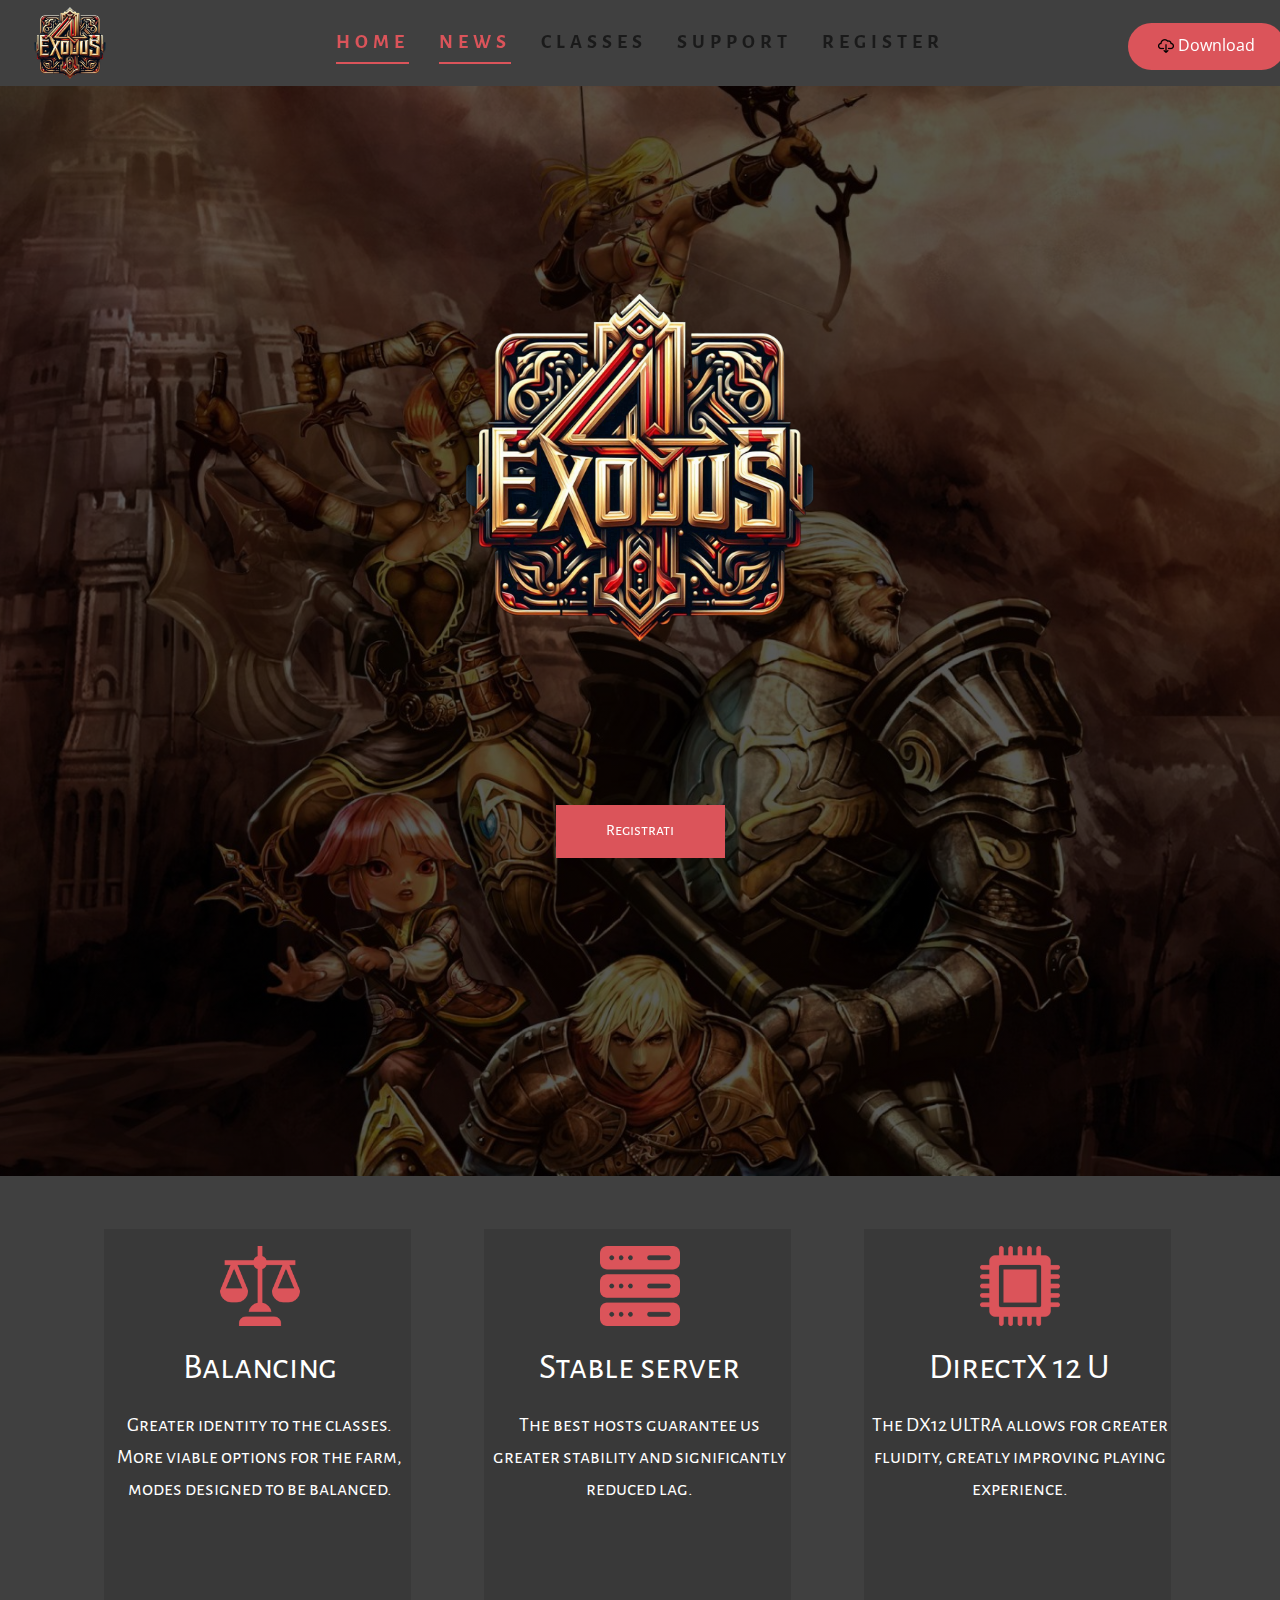
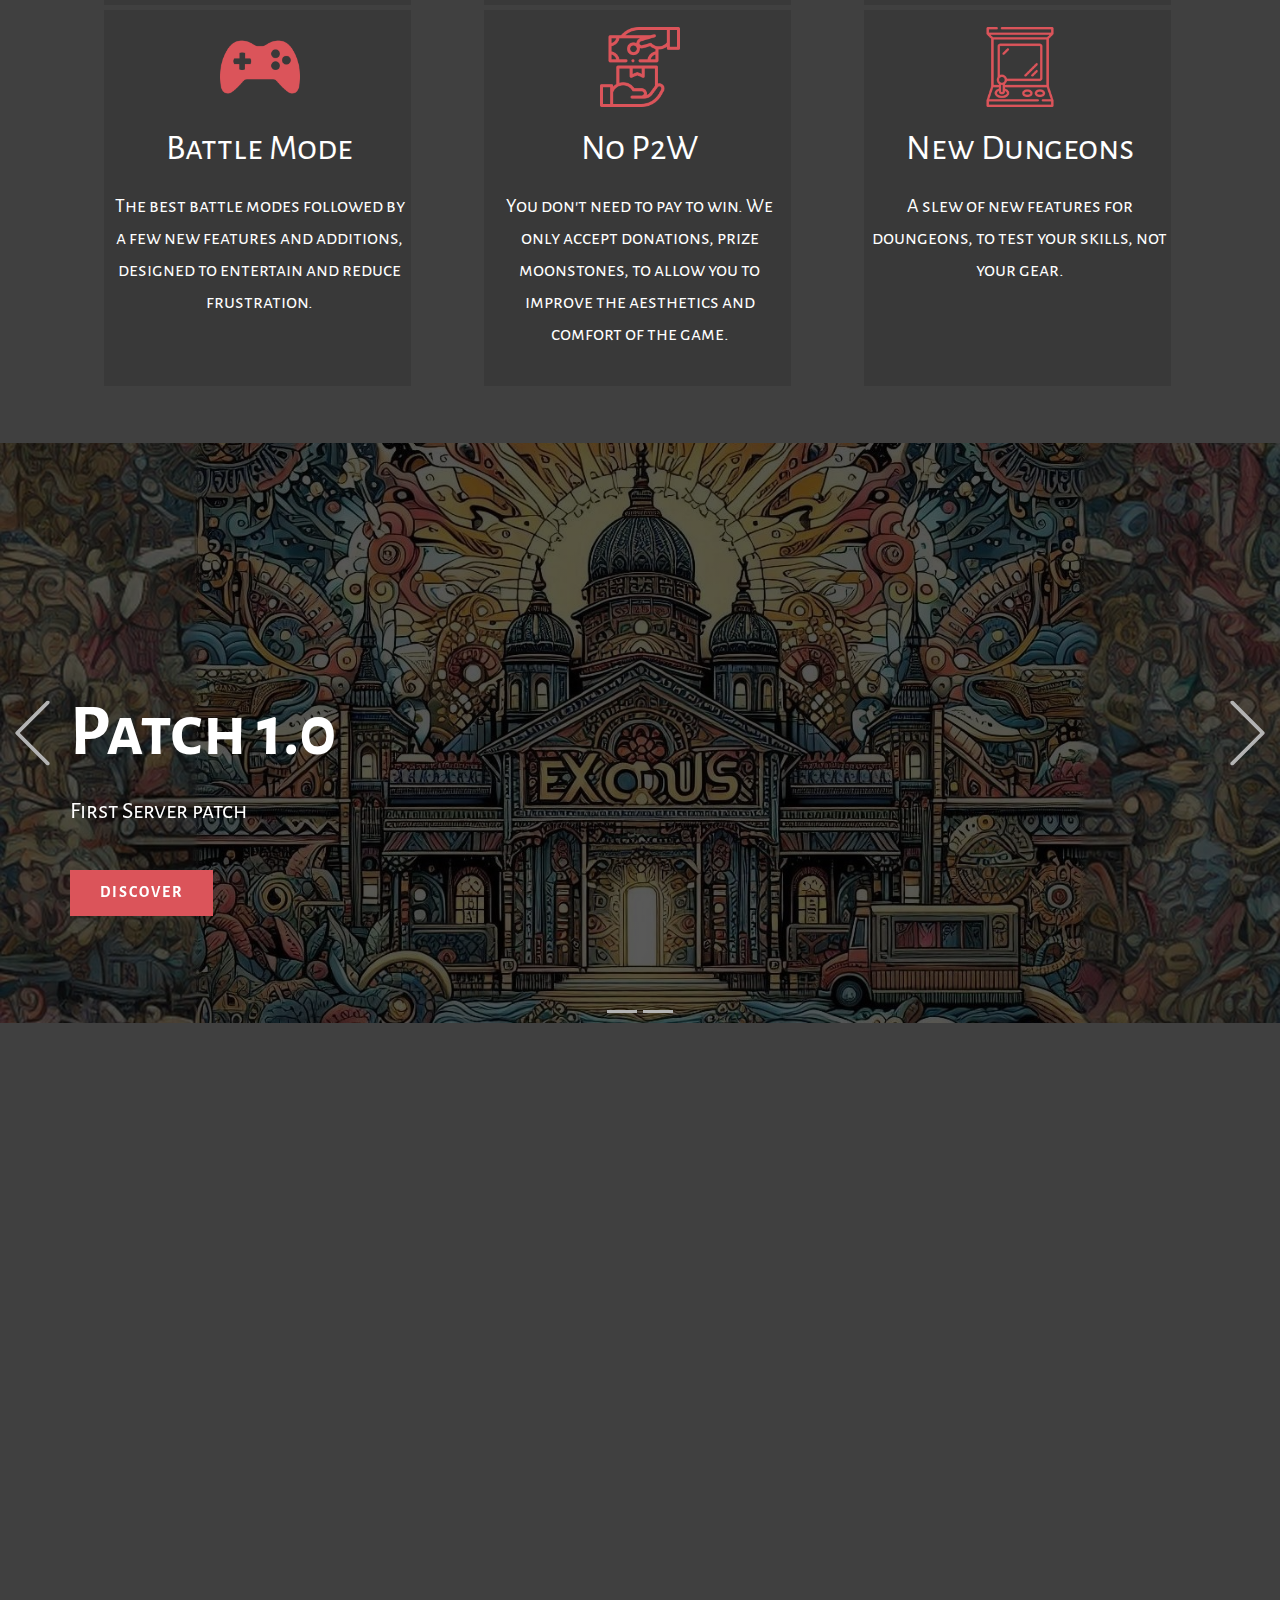
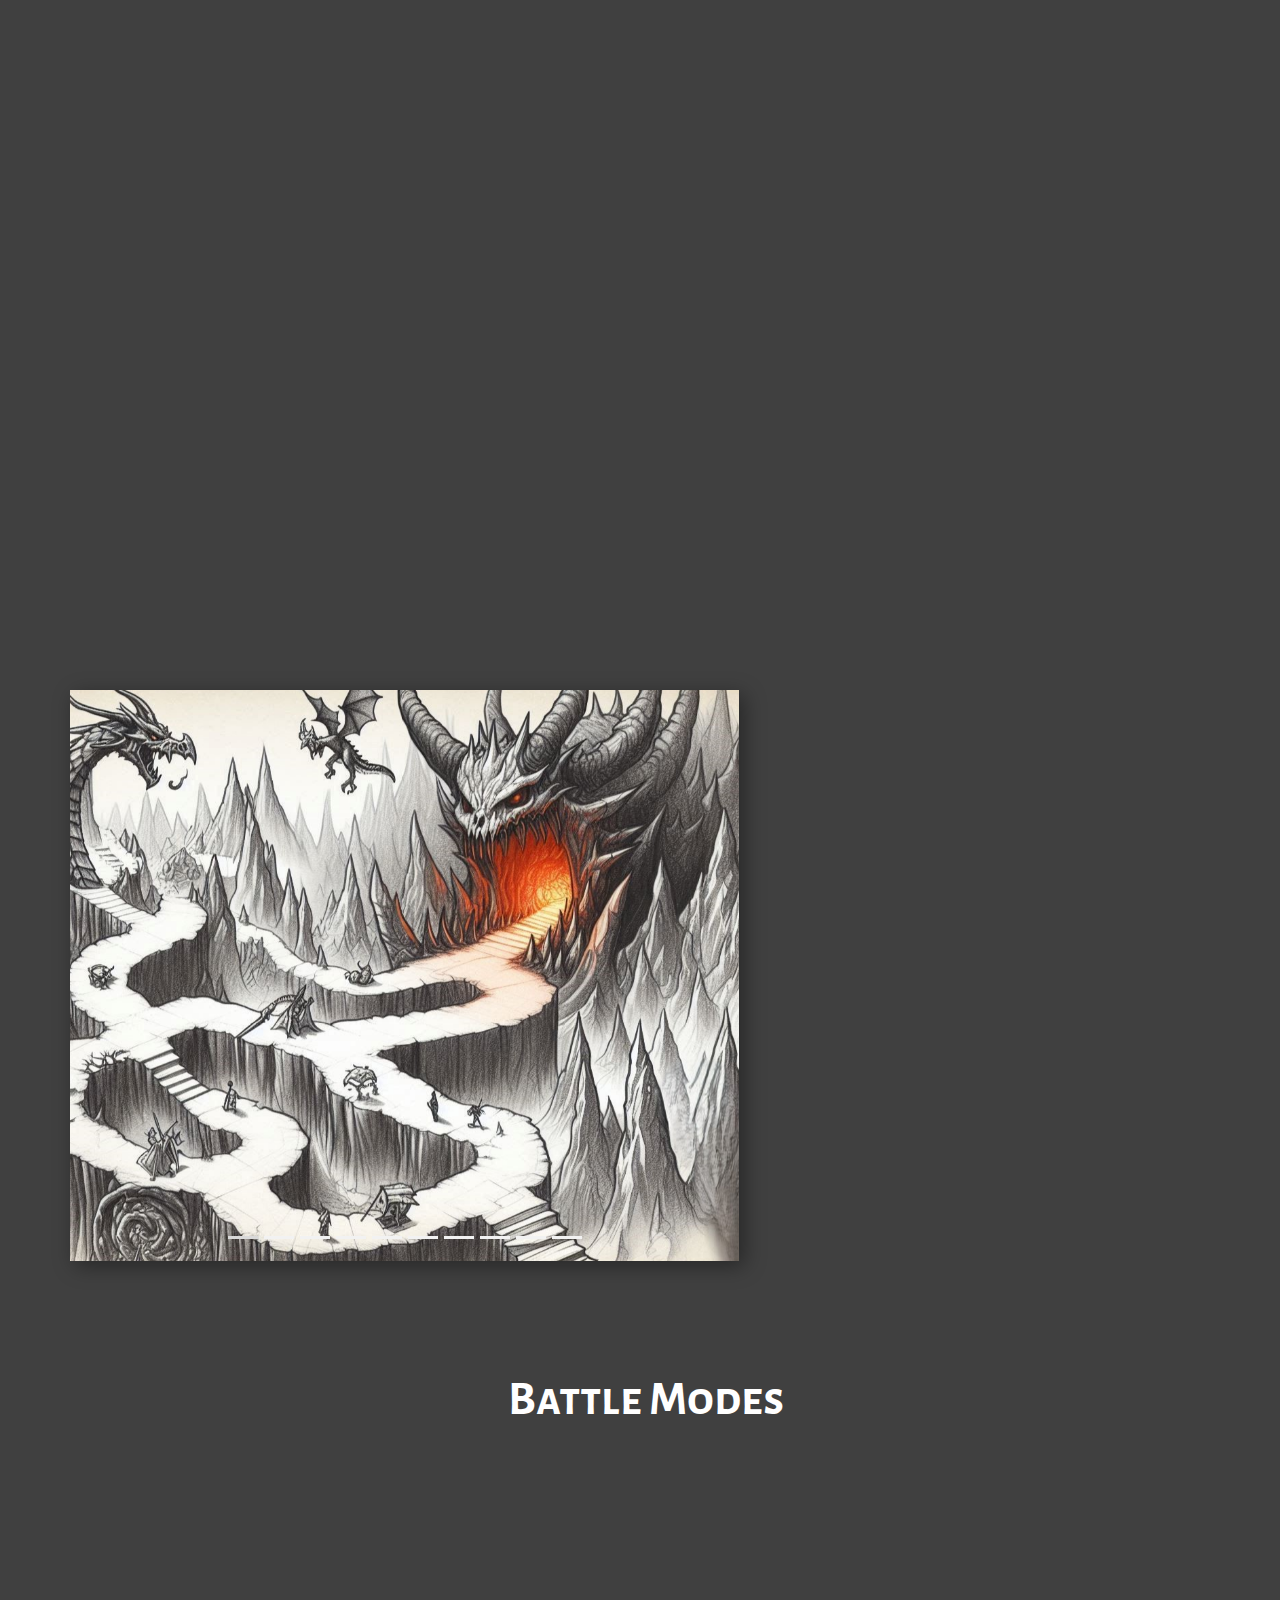
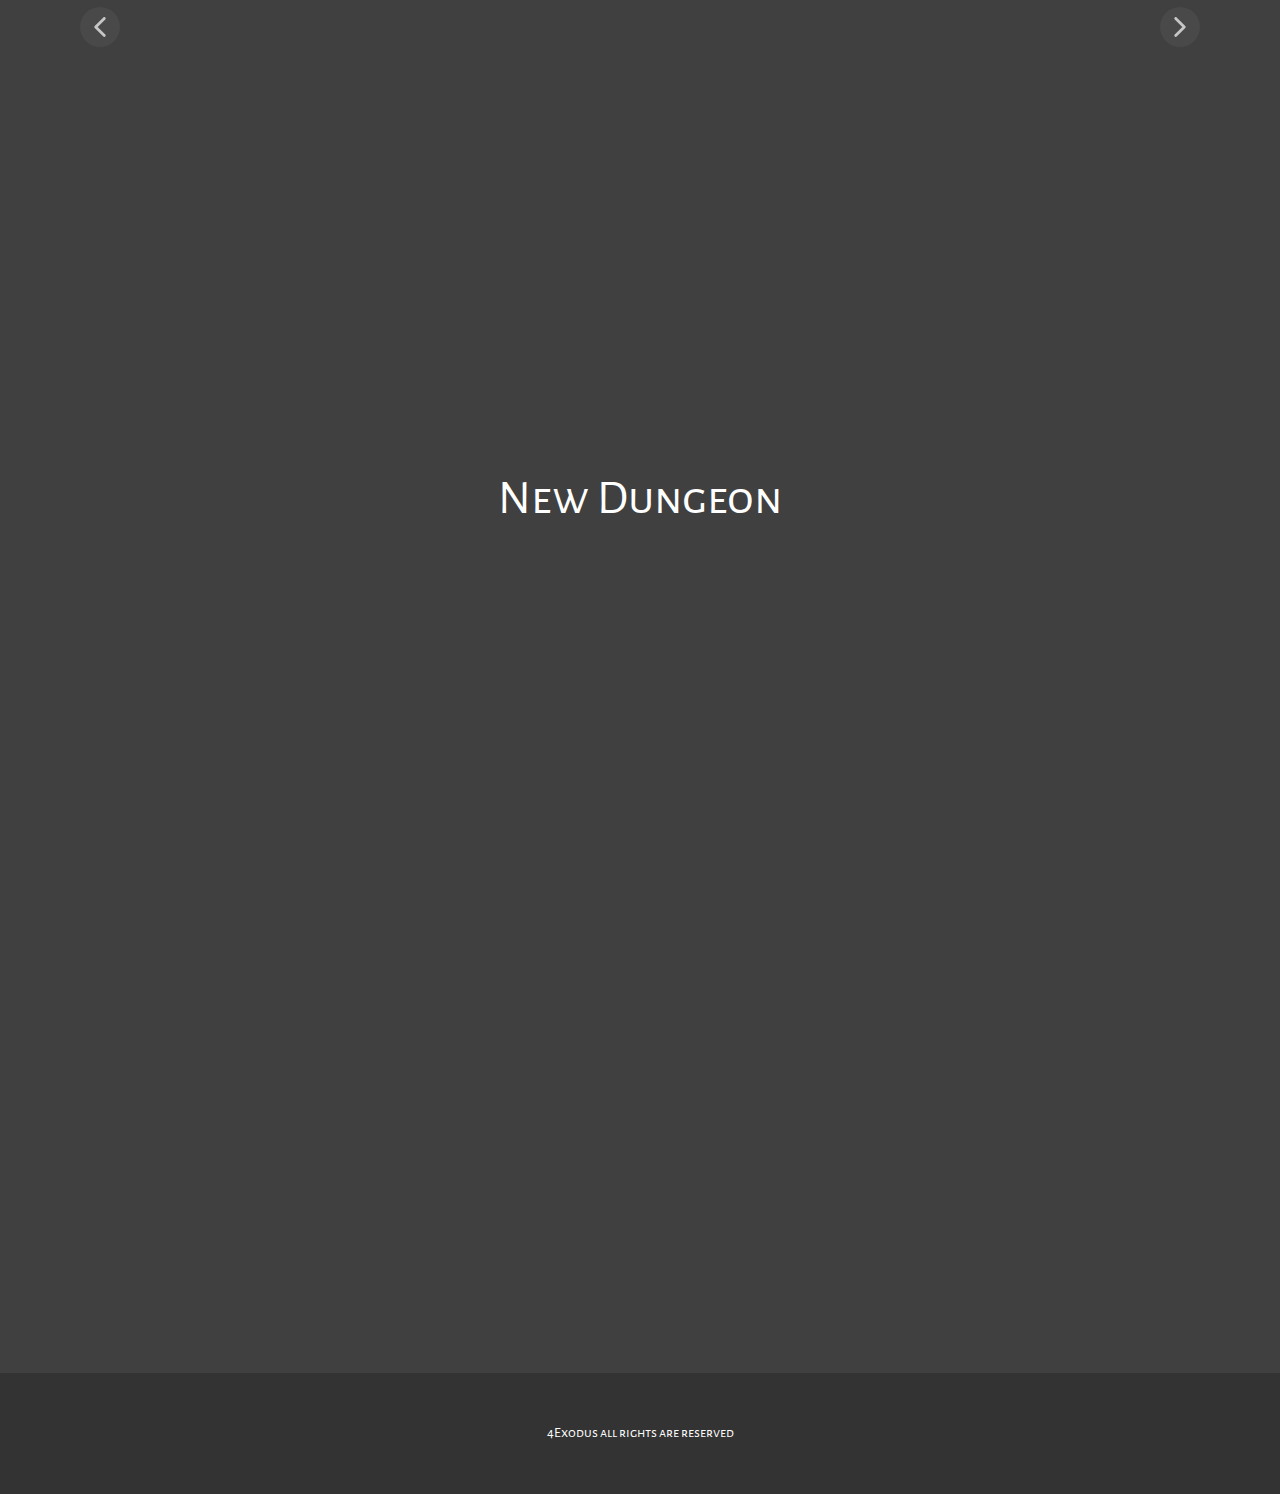
==== commit 29d1a132: "Add files via upload" ====
--- a/Home.html
+++ b/Home.html
@@ -9,9 +9,10 @@
 <link rel="stylesheet" href="Home.css" media="screen">
     <script class="u-script" type="text/javascript" src="jquery.js" defer=""></script>
     <script class="u-script" type="text/javascript" src="nicepage.js" defer=""></script>
-    <meta name="generator" content="Nicepage 6.12.5, nicepage.com">
+    <meta name="generator" content="Nicepage 6.12.10, nicepage.com">
     <meta property="og:image" content="images/file2.png">
     <link id="u-theme-google-font" rel="stylesheet" href="https://fonts.googleapis.com/css?family=Roboto:100,100i,300,300i,400,400i,500,500i,700,700i,900,900i|Open+Sans:300,300i,400,400i,500,500i,600,600i,700,700i,800,800i">
+    <link id="u-page-google-font" rel="stylesheet" href="https://fonts.googleapis.com/css?family=Alegreya+Sans+SC:100,100i,300,300i,400,400i,500,500i,700,700i,800,800i,900,900i">
     
     
     
@@ -32,70 +33,48 @@
     <meta property="og:description" content="Welcome to 4Exodus! The most belanced server!">
     <meta property="og:type" content="website">
   <meta data-intl-tel-input-cdn-path="intlTelInput/"></head>
-  <body data-path-to-root="./" data-include-products="false" class="u-body u-xl-mode" data-lang="it"><header class=" u-border-no-bottom u-border-no-left u-border-no-right u-border-no-top u-clearfix u-container-align-center u-header u-section-row-container" id="sec-541e" style="background-image: none;" data-animation-name="" data-animation-duration="0" data-animation-delay="0" data-animation-direction=""><div class="u-section-rows" style="">
-        <div class="u-clearfix u-grey-75 u-section-row u-sticky u-sticky-884c u-section-row-1" data-animation-name="" data-animation-duration="0" data-animation-delay="0" data-animation-direction="" id="sec-793c">
-          <div class="u-clearfix u-sheet u-sheet-1">
-            <a href="#" class="u-image u-logo u-image-1" data-image-width="1024" data-image-height="1024" data-animation-name="pulse" data-animation-duration="1000" data-animation-delay="0" data-animation-direction="">
-              <img class="u-logo-image u-logo-image-1" src="images/file2.png?rand=87bc">
+  <body data-path-to-root="./" data-include-products="false" class="u-body u-xl-mode" data-lang="it"><header class="u-clearfix u-grey-75 u-header u-sticky u-sticky-884c" id="sec-541e" data-animation-name="" data-animation-duration="0" data-animation-delay="0" data-animation-direction=""><div class="u-clearfix u-sheet u-sheet-1">
+        <a href="#" class="u-image u-logo u-image-1" data-image-width="1024" data-image-height="1024" data-animation-name="pulse" data-animation-duration="1000" data-animation-delay="0" data-animation-direction="">
+          <img class="u-logo-image u-logo-image-1" src="images/file2.png?rand=87bc">
+        </a>
+        <nav class="u-menu u-menu-one-level u-menu-1" data-responsive-from="MD">
+          <div class="menu-collapse u-custom-font" style="font-size: 1.25rem; text-transform: uppercase; letter-spacing: 5px; font-weight: 700; font-family: &quot;Alegreya Sans SC&quot;;">
+            <a class="u-button-style u-custom-active-border-color u-custom-active-color u-custom-border u-custom-border-color u-custom-borders u-custom-hover-border-color u-custom-hover-color u-custom-left-right-menu-spacing u-custom-padding-bottom u-custom-text-active-color u-custom-text-color u-custom-text-decoration u-custom-text-hover-color u-custom-top-bottom-menu-spacing u-nav-link u-text-active-palette-1-base u-text-hover-palette-2-base" href="#">
+              <svg class="u-svg-link" viewBox="0 0 24 24"><use xmlns:xlink="http://www.w3.org/1999/xlink" xlink:href="#menu-hamburger"></use></svg>
+              <svg class="u-svg-content" version="1.1" id="menu-hamburger" viewBox="0 0 16 16" x="0px" y="0px" xmlns:xlink="http://www.w3.org/1999/xlink" xmlns="http://www.w3.org/2000/svg"><g><rect y="1" width="16" height="2"></rect><rect y="7" width="16" height="2"></rect><rect y="13" width="16" height="2"></rect>
+</g></svg>
             </a>
-            <nav class="u-menu u-menu-one-level u-menu-1" data-responsive-from="MD">
-              <div class="menu-collapse" style="font-size: 1.25rem; font-weight: 700; text-transform: uppercase; letter-spacing: 5px;">
-                <a class="u-button-style u-custom-active-border-color u-custom-active-color u-custom-border u-custom-border-color u-custom-borders u-custom-hover-border-color u-custom-hover-color u-custom-left-right-menu-spacing u-custom-padding-bottom u-custom-text-active-color u-custom-text-color u-custom-text-decoration u-custom-text-hover-color u-custom-top-bottom-menu-spacing u-nav-link u-text-active-palette-1-base u-text-hover-palette-2-base" href="#">
-                  <svg class="u-svg-link" viewBox="0 0 24 24"><use xmlns:xlink="http://www.w3.org/1999/xlink" xlink:href="#menu-hamburger"></use></svg>
-                  <svg class="u-svg-content" version="1.1" id="menu-hamburger" viewBox="0 0 16 16" x="0px" y="0px" xmlns:xlink="http://www.w3.org/1999/xlink" xmlns="http://www.w3.org/2000/svg"><g><rect y="1" width="16" height="2"></rect><rect y="7" width="16" height="2"></rect><rect y="13" width="16" height="2"></rect>
-</g></svg>
-                </a>
-              </div>
-              <div class="u-custom-menu u-nav-container">
-                <ul class="u-nav u-spacing-30 u-unstyled u-nav-1"><li class="u-nav-item"><a class="u-border-2 u-border-active-palette-2-base u-border-hover-palette-2-base u-border-no-left u-border-no-right u-border-no-top u-button-style u-nav-link u-text-active-palette-2-base u-text-grey-90 u-text-hover-palette-2-light-1" href="Home.html" style="padding: 10px 0px;">Home</a>
-</li><li class="u-nav-item"><a class="u-border-2 u-border-active-palette-2-base u-border-hover-palette-2-base u-border-no-left u-border-no-right u-border-no-top u-button-style u-nav-link u-text-active-palette-2-base u-text-grey-90 u-text-hover-palette-2-light-1" href="Home.html#carousel-f766" style="padding: 10px 0px;">News</a>
+          </div>
+          <div class="u-custom-menu u-nav-container">
+            <ul class="u-custom-font u-nav u-spacing-30 u-unstyled u-nav-1"><li class="u-nav-item"><a class="u-border-2 u-border-active-palette-2-base u-border-hover-palette-2-base u-border-no-left u-border-no-right u-border-no-top u-button-style u-nav-link u-text-active-palette-2-base u-text-grey-90 u-text-hover-palette-2-light-1" href="Home.html" style="padding: 10px 0px;">Home</a>
+</li><li class="u-nav-item"><a class="u-border-2 u-border-active-palette-2-base u-border-hover-palette-2-base u-border-no-left u-border-no-right u-border-no-top u-button-style u-nav-link u-text-active-palette-2-base u-text-grey-90 u-text-hover-palette-2-light-1" href="Home.html#carousel-5eee" style="padding: 10px 0px;">News</a>
 </li><li class="u-nav-item"><a class="u-border-2 u-border-active-palette-2-base u-border-hover-palette-2-base u-border-no-left u-border-no-right u-border-no-top u-button-style u-nav-link u-text-active-palette-2-base u-text-grey-90 u-text-hover-palette-2-light-1" href="Home.html#sec-6700" style="padding: 10px 0px;">Classes</a>
-</li><li class="u-nav-item"><a class="u-border-2 u-border-active-palette-2-base u-border-hover-palette-2-base u-border-no-left u-border-no-right u-border-no-top u-button-style u-nav-link u-text-active-palette-2-base u-text-grey-90 u-text-hover-palette-2-light-1" href="Supporto.html" style="padding: 10px 0px;">Support</a>
+</li><li class="u-nav-item"><a class="u-border-2 u-border-active-palette-2-base u-border-hover-palette-2-base u-border-no-left u-border-no-right u-border-no-top u-button-style u-nav-link u-text-active-palette-2-base u-text-grey-90 u-text-hover-palette-2-light-1" href="https://jx8avlbpg0c.typeform.com/to/pQ4HcUt6" target="_blank" style="padding: 10px 0px;">Support</a>
 </li><li class="u-nav-item"><a class="u-border-2 u-border-active-palette-2-base u-border-hover-palette-2-base u-border-no-left u-border-no-right u-border-no-top u-button-style u-nav-link u-text-active-palette-2-base u-text-grey-90 u-text-hover-palette-2-light-1" href="Register.html" style="padding: 10px 0px;">Register</a>
 </li></ul>
-              </div>
-              <div class="u-custom-menu u-nav-container-collapse">
-                <div class="u-black u-container-style u-inner-container-layout u-opacity u-opacity-95 u-sidenav">
-                  <div class="u-inner-container-layout u-sidenav-overflow">
-                    <div class="u-menu-close u-menu-close-1"></div>
-                    <ul class="u-align-center u-nav u-popupmenu-items u-spacing-0 u-unstyled u-nav-2"><li class="u-nav-item"><a class="u-button-style u-nav-link" href="Home.html">Home</a>
-</li><li class="u-nav-item"><a class="u-button-style u-nav-link" href="Home.html#carousel-f766">News</a>
+          </div>
+          <div class="u-custom-menu u-nav-container-collapse">
+            <div class="u-black u-container-style u-inner-container-layout u-opacity u-opacity-95 u-sidenav">
+              <div class="u-inner-container-layout u-sidenav-overflow">
+                <div class="u-menu-close u-menu-close-1"></div>
+                <ul class="u-align-center u-nav u-popupmenu-items u-spacing-0 u-unstyled u-nav-2"><li class="u-nav-item"><a class="u-button-style u-nav-link" href="Home.html">Home</a>
+</li><li class="u-nav-item"><a class="u-button-style u-nav-link" href="Home.html#carousel-5eee">News</a>
 </li><li class="u-nav-item"><a class="u-button-style u-nav-link" href="Home.html#sec-6700">Classes</a>
-</li><li class="u-nav-item"><a class="u-button-style u-nav-link" href="Supporto.html">Support</a>
+</li><li class="u-nav-item"><a class="u-button-style u-nav-link" href="https://jx8avlbpg0c.typeform.com/to/pQ4HcUt6" target="_blank">Support</a>
 </li><li class="u-nav-item"><a class="u-button-style u-nav-link" href="Register.html">Register</a>
 </li></ul>
-                  </div>
-                </div>
-                <div class="u-black u-menu-overlay u-opacity u-opacity-70"></div>
-              </div>
-            </nav>
-            <a href="download.html" class="u-active-palette-2-dark-1 u-align-center u-border-none u-btn u-btn-round u-button-style u-hover-palette-2-light-1 u-palette-2-base u-radius-50 u-text-active-white u-btn-1" data-animation-name="customAnimationIn" data-animation-duration="1000" data-animation-delay="0"><span class="u-file-icon u-icon u-icon-1"><img src="images/7532231.png" alt=""></span>Download
-            </a>
-          </div>
-          
-          
-          
-          
-          
-          <style class="u-sticky-style" data-style-id="884c">.u-sticky-fixed.u-sticky-884c, .u-body.u-sticky-fixed .u-sticky-884c {
-box-shadow: 5px 5px 20px 0 rgba(0,0,0,0.4) !important
-}.u-sticky-fixed.u-sticky-884c:before, .u-body.u-sticky-fixed .u-sticky-884c:before {
-borders: top right bottom left !important; border-color: #404040 !important; border-width: 2px !important
-}</style>
-        </div>
-        <div class="u-grey-75 u-section-row u-section-row-2" id="sec-abd8">
-          <div class="u-clearfix u-sheet u-sheet-2"></div>
-          
-          
-          
-          
-          
-        </div>
+              </div>
+            </div>
+            <div class="u-black u-menu-overlay u-opacity u-opacity-70"></div>
+          </div>
+        </nav>
+        <a href="download.html" class="u-active-palette-2-dark-1 u-align-center u-border-none u-btn u-btn-round u-button-style u-hover-palette-2-light-1 u-palette-2-base u-radius-50 u-text-active-white u-btn-1" data-animation-name="customAnimationIn" data-animation-duration="1000" data-animation-delay="0"><span class="u-file-icon u-icon u-icon-1"><img src="images/7532231.png" alt=""></span>Download
+        </a>
       </div></header>
     <section class="u-clearfix u-image u-shading u-section-1" id="sec-1109" data-image-width="1920" data-image-height="1200">
       <div class="u-clearfix u-sheet u-sheet-1">
         <img class="u-image u-image-contain u-image-default u-preserve-proportions u-image-1" src="images/file2.png?rand=8a95" alt="" data-image-width="1024" data-image-height="1024" data-animation-name="customAnimationIn" data-animation-duration="1000" data-animation-delay="0" data-animation-direction="">
-        <a href="Register.html" class="u-active-palette-2-dark-1 u-border-none u-btn u-button-style u-hover-palette-2-light-1 u-palette-2-base u-btn-1" data-animation-name="pulse" data-animation-duration="1000" data-animation-delay="0" data-animation-direction="">Registrati </a>
+        <a href="Register.html" class="u-active-palette-2-dark-1 u-border-none u-btn u-button-style u-custom-font u-hover-palette-2-light-1 u-palette-2-base u-btn-1" data-animation-name="pulse" data-animation-duration="1000" data-animation-delay="0" data-animation-direction="">Registrati </a>
       </div>
     </section>
     <section class="u-align-center u-clearfix u-grey-75 u-section-2" id="sec-ccd7">
@@ -111,78 +90,78 @@
             <div class="u-container-style u-list-item u-repeater-item">
               <div class="u-container-layout u-similar-container u-container-layout-1">
                 <div class="u-black u-hover-feature u-opacity u-opacity-10 u-shape u-shape-rectangle u-shape-1"></div><span class="u-align-center u-file-icon u-icon u-text-palette-2-base u-icon-1"><img src="images/2970715-cdd0bff2.png" alt=""></span>
-                <h3 class="u-align-center u-text u-text-default-lg u-text-default-md u-text-default-sm u-text-default-xl u-text-1">Balancing</h3>
-                <p class="u-align-center u-text u-text-2"> Greater identity to the classes. More viable options for the farm, modes designed to be balanced.</p>
+                <h3 class="u-align-center u-custom-font u-text u-text-default-lg u-text-default-md u-text-default-sm u-text-default-xl u-text-1">Balancing</h3>
+                <p class="u-align-center u-custom-font u-text u-text-2"> Greater identity to the classes. More viable options for the farm, modes designed to be balanced.</p>
               </div>
             </div>
             <div class="u-container-style u-list-item u-repeater-item">
               <div class="u-container-layout u-similar-container u-container-layout-2">
                 <div class="u-black u-hover-feature u-opacity u-opacity-10 u-shape u-shape-rectangle u-shape-2"></div><span class="u-align-center u-file-icon u-icon u-text-palette-2-base u-icon-2"><img src="images/4144964-e7177d56.png" alt=""></span>
-                <h3 class="u-align-center u-text u-text-default-lg u-text-default-md u-text-default-sm u-text-default-xl u-text-3">Stable server </h3>
-                <p class="u-align-center u-text u-text-4"> The best hosts guarantee us greater stability and significantly reduced lag.</p>
+                <h3 class="u-align-center u-custom-font u-text u-text-default-lg u-text-default-md u-text-default-sm u-text-default-xl u-text-3">Stable server </h3>
+                <p class="u-align-center u-custom-font u-text u-text-4"> The best hosts guarantee us greater stability and significantly reduced lag.</p>
               </div>
             </div>
             <div class="u-container-style u-list-item u-repeater-item">
               <div class="u-container-layout u-similar-container u-container-layout-3">
                 <div class="u-black u-hover-feature u-opacity u-opacity-10 u-shape u-shape-rectangle u-shape-3"></div><span class="u-align-center u-file-icon u-icon u-text-palette-2-base u-icon-3"><img src="images/1694647-afec08a5.png" alt=""></span>
-                <h3 class="u-align-center u-text u-text-default-lg u-text-default-md u-text-default-sm u-text-default-xl u-text-5"> DirectX 12 U</h3>
-                <p class="u-align-center u-text u-text-6"> The DX12 ULTRA allows for greater fluidity, greatly improving playing experience.</p>
+                <h3 class="u-align-center u-custom-font u-text u-text-default-lg u-text-default-md u-text-default-sm u-text-default-xl u-text-5"> DirectX 12 U</h3>
+                <p class="u-align-center u-custom-font u-text u-text-6"> The DX12 ULTRA allows for greater fluidity, greatly improving playing experience.</p>
               </div>
             </div>
             <div class="u-container-style u-list-item u-repeater-item">
               <div class="u-container-layout u-similar-container u-container-layout-4">
                 <div class="u-black u-hover-feature u-opacity u-opacity-10 u-shape u-shape-rectangle u-shape-4"></div><span class="u-align-center u-file-icon u-icon u-text-palette-2-base u-icon-4"><img src="images/13973-53c68179.png" alt=""></span>
-                <h3 class="u-align-center u-text u-text-default-lg u-text-default-md u-text-default-sm u-text-default-xl u-text-7"> Battle Mode</h3>
-                <p class="u-align-center u-text u-text-8"> The best battle modes followed by a few new features and additions, designed to entertain and reduce frustration.</p>
+                <h3 class="u-align-center u-custom-font u-text u-text-default-lg u-text-default-md u-text-default-sm u-text-default-xl u-text-7"> Battle Mode</h3>
+                <p class="u-align-center u-custom-font u-text u-text-8"> The best battle modes followed by a few new features and additions, designed to entertain and reduce frustration.</p>
               </div>
             </div>
             <div class="u-container-style u-list-item u-repeater-item">
               <div class="u-container-layout u-similar-container u-container-layout-5">
                 <div class="u-black u-hover-feature u-opacity u-opacity-10 u-shape u-shape-rectangle u-shape-5"></div><span class="u-align-center u-file-icon u-icon u-text-palette-2-base u-icon-5"><img src="images/4766874-142c9ae1.png" alt=""></span>
-                <h3 class="u-align-center u-text u-text-default-lg u-text-default-md u-text-default-sm u-text-default-xl u-text-9">No P2W </h3>
-                <p class="u-align-center u-text u-text-10"> You don't need to pay to win. We only accept donations, prize moonstones, to allow you to improve the aesthetics and comfort of the game.</p>
+                <h3 class="u-align-center u-custom-font u-text u-text-default-lg u-text-default-md u-text-default-sm u-text-default-xl u-text-9">No P2W </h3>
+                <p class="u-align-center u-custom-font u-text u-text-10"> You don't need to pay to win. We only accept donations, prize moonstones, to allow you to improve the aesthetics and comfort of the game.</p>
               </div>
             </div>
             <div class="u-container-style u-list-item u-repeater-item">
               <div class="u-container-layout u-similar-container u-container-layout-6">
                 <div class="u-black u-hover-feature u-opacity u-opacity-10 u-shape u-shape-rectangle u-shape-6"></div><span class="u-align-center u-file-icon u-icon u-text-palette-2-base u-icon-6"><img src="images/6578142-193c45c6.png" alt=""></span>
-                <h3 class="u-align-center u-text u-text-default-lg u-text-default-md u-text-default-sm u-text-default-xl u-text-11">New Dungeons </h3>
-                <p class="u-align-center u-text u-text-12"> A slew of new features for doungeons, to test your skills, not your gear.</p>
-              </div>
-            </div>
-          </div>
-        </div>
-      </div>
-    </section>
-    <section class="u-carousel u-slide u-block-a42a-1" id="carousel-db0c" data-interval="5000" data-u-ride="carousel">
+                <h3 class="u-align-center u-custom-font u-text u-text-default-lg u-text-default-md u-text-default-sm u-text-default-xl u-text-11">New Dungeons </h3>
+                <p class="u-align-center u-custom-font u-text u-text-12"> A slew of new features for doungeons, to test your skills, not your gear.</p>
+              </div>
+            </div>
+          </div>
+        </div>
+      </div>
+    </section>
+    <section class="u-carousel u-slide u-block-a42a-1" id="carousel-e741" data-interval="5000" data-u-ride="carousel">
       <ol class="u-absolute-hcenter u-carousel-indicators u-block-a42a-2">
-        <li data-u-target="#carousel-db0c" class="u-active u-grey-30" data-u-slide-to="0"></li>
-        <li data-u-target="#carousel-db0c" class="u-grey-30" data-u-slide-to="1"></li>
+        <li data-u-target="#carousel-e741" class="u-active u-grey-30" data-u-slide-to="0"></li>
+        <li data-u-target="#carousel-e741" class="u-grey-30" data-u-slide-to="1"></li>
       </ol>
       <div class="u-carousel-inner" role="listbox">
         <div class="u-active u-carousel-item u-clearfix u-container-align-left-lg u-container-align-left-xl u-image u-shading u-section-3-1" data-image-width="1481" data-image-height="833">
           <div class="u-clearfix u-sheet u-sheet-1">
-            <h1 class="u-align-left u-text u-text-default-lg u-text-default-md u-text-default-sm u-text-default-xl u-text-white u-title u-text-1">Patch 1.0</h1>
-            <p class="u-align-left u-large-text u-text u-text-variant u-text-white u-text-2">First Server patch </p>
-            <a href="#" class="u-align-left u-btn u-btn-rectangle u-button-style u-palette-2-base u-radius-0 u-btn-1">Discover </a>
-          </div>
-        </div>
-        <div class="u-carousel-item u-clearfix u-container-align-left u-image u-shading u-section-3-2" data-image-width="1821" data-image-height="1024">
+            <h1 class="u-align-left u-custom-font u-text u-text-default-lg u-text-default-md u-text-default-sm u-text-default-xl u-text-white u-title u-text-1">Patch 1.0</h1>
+            <p class="u-align-left u-custom-font u-large-text u-text u-text-variant u-text-white u-text-2">First Server patch </p>
+            <a href="#" class="u-align-left u-btn u-btn-rectangle u-button-style u-custom-font u-palette-2-base u-radius-0 u-btn-1">Discover </a>
+          </div>
+        </div>
+        <div class="u-carousel-item u-clearfix u-container-align-left-lg u-container-align-left-md u-container-align-left-sm u-container-align-left-xl u-image u-shading u-section-3-2" data-image-width="1821" data-image-height="1024">
           <div class="u-clearfix u-sheet u-sheet-1">
-            <h1 class="u-align-left u-text u-text-default u-text-white u-title u-text-1">Patch 1.0</h1>
-            <p class="u-align-left u-large-text u-text u-text-variant u-text-white u-text-2">First Server patch </p>
-            <a href="#" class="u-align-left u-btn u-btn-rectangle u-button-style u-palette-2-base u-radius-0 u-btn-1">Discover </a>
-          </div>
-        </div>
-      </div>
-      <a class="u-absolute-vcenter u-carousel-control u-carousel-control-prev u-text-grey-30 u-block-a42a-3" href="#carousel-db0c" role="button" data-u-slide="prev">
+            <h1 class="u-align-left u-custom-font u-text u-text-default u-text-white u-title u-text-1">Patch 1.0</h1>
+            <p class="u-align-left u-custom-font u-large-text u-text u-text-variant u-text-white u-text-2">First Server patch </p>
+            <a href="#" class="u-align-left u-btn u-btn-rectangle u-button-style u-custom-font u-palette-2-base u-radius-0 u-btn-1">Discover </a>
+          </div>
+        </div>
+      </div>
+      <a class="u-absolute-vcenter u-carousel-control u-carousel-control-prev u-text-grey-30 u-block-a42a-5" href="#carousel-e741" role="button" data-u-slide="prev">
         <span aria-hidden="true">
           <svg class="u-svg-link" viewBox="0 0 477.175 477.175"><path d="M145.188,238.575l215.5-215.5c5.3-5.3,5.3-13.8,0-19.1s-13.8-5.3-19.1,0l-225.1,225.1c-5.3,5.3-5.3,13.8,0,19.1l225.1,225
                     c2.6,2.6,6.1,4,9.5,4s6.9-1.3,9.5-4c5.3-5.3,5.3-13.8,0-19.1L145.188,238.575z"></path></svg>
         </span>
         <span class="sr-only">Previous</span>
       </a>
-      <a class="u-absolute-vcenter u-carousel-control u-carousel-control-next u-text-grey-30 u-block-a42a-4" href="#carousel-db0c" role="button" data-u-slide="next">
+      <a class="u-absolute-vcenter u-carousel-control u-carousel-control-next u-text-grey-30 u-block-a42a-4" href="#carousel-e741" role="button" data-u-slide="next">
         <span aria-hidden="true">
           <svg class="u-svg-link" viewBox="0 0 477.175 477.175"><path d="M360.731,229.075l-225.1-225.1c-5.3-5.3-13.8-5.3-19.1,0s-5.3,13.8,0,19.1l215.5,215.5l-215.5,215.5
                     c-5.3,5.3-5.3,13.8,0,19.1c2.6,2.6,6.1,4,9.5,4c3.4,0,6.9-1.3,9.5-4l225.1-225.1C365.931,242.875,365.931,234.275,360.731,229.075z"></path></svg>
@@ -195,51 +174,50 @@
         <div class="u-expanded-width u-list u-list-1">
           <div class="u-repeater u-repeater-1">
             <div class="u-list-item u-repeater-item u-list-item-1" data-animation-name="customAnimationIn" data-animation-duration="1000" data-animation-delay="0">
-              <div class="u-container-layout u-similar-container u-valign-top-lg u-valign-top-md u-valign-top-sm u-valign-top-xl u-container-layout-1">
-                <img class="u-align-center u-expanded-width u-hover-feature u-image u-image-default u-image-1" data-image-width="1024" data-image-height="1024" src="images/assassin.jpg">
-                <h4 class="u-align-center u-text u-text-1">Night Walker </h4>
-                <p class="u-align-center u-text u-text-default u-text-2"> Born to strike in the shadows, it is at its best to take out out-of-position and isolated targets.</p>
+              <div class="u-container-layout u-similar-container u-container-layout-1">
+                <img class="u-image u-image-circle u-image-contain u-preserve-proportions u-image-1" src="images/assassin1.png" alt="" data-image-width="1024" data-image-height="1024">
+                <h4 class="u-align-center u-custom-font u-text u-text-1">Night Walker </h4>
+                <p class="u-align-center u-custom-font u-text u-text-default u-text-2"> Born to strike in the shadows, it is at its best to take out out-of-position and isolated targets.</p>
               </div>
             </div>
             <div class="u-list-item u-repeater-item u-list-item-2" data-animation-name="customAnimationIn" data-animation-duration="1000">
-              <div class="u-container-layout u-similar-container u-valign-top-lg u-valign-top-md u-valign-top-sm u-valign-top-xl u-container-layout-2">
-                <img class="u-align-center u-expanded-width u-hover-feature u-image u-image-default u-image-2" data-image-width="1024" data-image-height="1024" src="images/archer1.jpg">
-                <h4 class="u-align-center u-text u-text-3">&nbsp;Archer</h4>
-                <p class="u-align-center u-text u-text-default u-text-4"> A shower of quick shots will allow you to take down even the toughest targets.</p>
+              <div class="u-container-layout u-similar-container u-container-layout-2">
+                <img class="u-image u-image-circle u-image-contain u-preserve-proportions u-image-2" src="images/archer1.png" alt="" data-image-width="1024" data-image-height="1024">
+                <h4 class="u-align-center u-custom-font u-text u-text-3">&nbsp;Archer</h4>
+                <p class="u-align-center u-custom-font u-text u-text-default u-text-4"> A shower of quick shots will allow you to take down even the toughest targets.</p>
               </div>
             </div>
             <div class="u-list-item u-repeater-item u-list-item-3" data-animation-name="customAnimationIn" data-animation-duration="1000">
-              <div class="u-container-layout u-similar-container u-valign-top-lg u-valign-top-md u-valign-top-sm u-valign-top-xl u-container-layout-3">
-                <img class="u-align-center u-expanded-width u-hover-feature u-image u-image-default u-image-3" data-image-width="1024" data-image-height="1024" src="images/OIG1.nCrBjWEjdbbYL.jpg">
-                <h4 class="u-align-center u-text u-text-5">&nbsp;Summoner </h4>
-                <p class="u-align-center u-text u-text-default u-text-6"> It doesn't have a lot of damage, but it's capable of crumbling even the strongest gears. It is at its best from enormous distances.</p>
+              <div class="u-container-layout u-similar-container u-container-layout-3">
+                <img class="u-image u-image-circle u-image-contain u-preserve-proportions u-image-3" src="images/summoner.png" alt="" data-image-width="1024" data-image-height="1024">
+                <h4 class="u-align-center u-custom-font u-text u-text-5">&nbsp;Summoner </h4>
+                <p class="u-align-center u-custom-font u-text u-text-default u-text-6"> It doesn't have a lot of damage, but it's capable of crumbling even the strongest gears. It is at its best from enormous distances.</p>
               </div>
             </div>
             <div class="u-list-item u-repeater-item u-list-item-4" data-animation-name="customAnimationIn" data-animation-duration="1000">
-              <div class="u-container-layout u-similar-container u-valign-top-lg u-valign-top-md u-valign-top-sm u-valign-top-xl u-container-layout-4">
-                <img class="u-align-center u-expanded-width u-hover-feature u-image u-image-default u-image-4" data-image-width="1024" data-image-height="1024" src="images/priest1.jpg">
-                <h4 class="u-align-center u-text u-text-7">&nbsp;Priest </h4>
-                <p class="u-align-center u-text u-text-default u-text-8"> Care and protection are his mantra. He is able to determine victory thanks to his support.</p>
+              <div class="u-container-layout u-similar-container u-container-layout-4">
+                <img class="u-image u-image-circle u-image-contain u-preserve-proportions u-image-4" src="images/priest.png" alt="" data-image-width="1024" data-image-height="1024">
+                <h4 class="u-align-center u-custom-font u-text u-text-7">&nbsp;Priest </h4>
+                <p class="u-align-center u-custom-font u-text u-text-default u-text-8"> Care and protection are his mantra. He is able to determine victory thanks to his support.</p>
               </div>
             </div>
             <div class="u-list-item u-repeater-item u-list-item-5" data-animation-name="customAnimationIn" data-animation-duration="1000">
-              <div class="u-container-layout u-similar-container u-valign-top-lg u-valign-top-md u-valign-top-sm u-valign-top-xl u-container-layout-5">
-                <img class="u-align-center u-expanded-width u-hover-feature u-image u-image-default u-image-5" data-image-width="1024" data-image-height="1024" src="images/wizzard.jpg">
-                <h4 class="u-align-center u-text u-text-9">&nbsp;Mage</h4>
-                <p class="u-align-center u-text u-text-default u-text-10"> A lot of damage in a very short time. His goal is to finish off opponents.</p>
+              <div class="u-container-layout u-similar-container u-container-layout-5">
+                <img class="u-image u-image-circle u-image-contain u-preserve-proportions u-image-5" src="images/wizzard.png" alt="" data-image-width="1024" data-image-height="1024">
+                <h4 class="u-align-center u-custom-font u-text u-text-9">&nbsp;Mage</h4>
+                <p class="u-align-center u-custom-font u-text u-text-default u-text-10"> A lot of damage in a very short time. His goal is to finish off opponents.</p>
               </div>
             </div>
             <div class="u-list-item u-repeater-item u-list-item-6" data-animation-name="customAnimationIn" data-animation-duration="1000">
-              <div class="u-container-layout u-similar-container u-valign-top-lg u-valign-top-md u-valign-top-sm u-valign-top-xl u-container-layout-6">
-                <img class="u-align-center u-expanded-width u-hover-feature u-image u-image-default u-image-6" data-image-width="923" data-image-height="923" src="images/war1.jpg">
-                <h4 class="u-align-center u-text u-text-11">&nbsp; &nbsp;Warrior</h4>
-                <p class="u-align-center u-text u-text-default u-text-12"> A battle ram. Endowed with a very high resistance, he is not very fast, but if he reaches the opponent, he has no hope.</p>
-              </div>
-            </div>
-          </div>
-        </div>
-      </div>
-      
+              <div class="u-container-layout u-similar-container u-container-layout-6">
+                <img class="u-image u-image-circle u-image-contain u-preserve-proportions u-image-6" src="images/war.png" alt="" data-image-width="923" data-image-height="923">
+                <h4 class="u-align-center u-custom-font u-text u-text-11">&nbsp; &nbsp;Warrior</h4>
+                <p class="u-align-center u-custom-font u-text u-text-default u-text-12"> A battle ram. Endowed with a very high resistance, he is not very fast, but if he reaches the opponent, he has no hope.</p>
+              </div>
+            </div>
+          </div>
+        </div>
+      </div>
       
       
       
@@ -248,22 +226,24 @@
     </section>
     <section class="u-align-center u-clearfix u-grey-75 u-section-5" id="sec-3b31">
       <div class="u-clearfix u-sheet u-valign-middle-xs u-sheet-1">
-        <div id="carousel-3838" data-interval="5000" data-u-ride="carousel" class="u-carousel u-expanded-width-sm u-expanded-width-xs u-slider u-slider-1">
+        <div id="carousel-171d" data-interval="5000" data-u-ride="carousel" class="u-carousel u-expanded-width-sm u-expanded-width-xs u-slider u-slider-1">
           <ol class="u-absolute-hcenter u-carousel-indicators u-carousel-indicators-1">
-            <li data-u-target="#carousel-3838" class="u-active u-active-grey-15 u-grey-5 u-hover-grey-15 u-shape-rectangle" data-u-slide-to="0" style="width: 30px; height: 3px;"></li>
-            <li data-u-target="#carousel-3838" class="u-active-grey-15 u-grey-5 u-hover-grey-15 u-shape-rectangle" data-u-slide-to="1" style="width: 30px; height: 3px;"></li>
-            <li data-u-target="#carousel-3838" class="u-active-grey-15 u-grey-5 u-hover-grey-15 u-shape-rectangle" data-u-slide-to="2" style="width: 30px; height: 3px;"></li>
-            <li data-u-target="#carousel-3838" class="u-active-grey-15 u-grey-5 u-hover-grey-15 u-shape-rectangle" data-u-slide-to="3" style="width: 30px; height: 3px;"></li>
-            <li data-u-target="#carousel-3838" class="u-active-grey-15 u-grey-5 u-hover-grey-15 u-shape-rectangle" data-u-slide-to="4" style="width: 30px; height: 3px;"></li>
-            <li data-u-target="#carousel-3838" class="u-active-grey-15 u-grey-5 u-hover-grey-15 u-shape-rectangle" data-u-slide-to="5" style="width: 30px; height: 3px;"></li>
-            <li data-u-target="#carousel-3838" class="u-active-grey-15 u-grey-5 u-hover-grey-15 u-shape-rectangle" data-u-slide-to="6" style="width: 30px; height: 3px;"></li>
-            <li data-u-target="#carousel-3838" class="u-active-grey-15 u-grey-5 u-hover-grey-15 u-shape-rectangle" data-u-slide-to="7" style="width: 30px; height: 3px;"></li>
-            <li data-u-target="#carousel-3838" class="u-active-grey-15 u-grey-5 u-hover-grey-15 u-shape-rectangle" data-u-slide-to="8" style="width: 30px; height: 3px;"></li>
-            <li data-u-target="#carousel-3838" class="u-active-grey-15 u-grey-5 u-hover-grey-15 u-shape-rectangle" data-u-slide-to="9" style="width: 30px; height: 3px;"></li>
+            <li data-u-target="#carousel-171d" class="u-active u-active-grey-15 u-grey-5 u-hover-grey-15 u-shape-rectangle" data-u-slide-to="0" style="width: 30px; height: 3px;"></li>
+            <li data-u-target="#carousel-171d" class="u-active-grey-15 u-grey-5 u-hover-grey-15 u-shape-rectangle" data-u-slide-to="1" style="width: 30px; height: 3px;"></li>
+            <li data-u-target="#carousel-171d" class="u-active-grey-15 u-grey-5 u-hover-grey-15 u-shape-rectangle" data-u-slide-to="2" style="width: 30px; height: 3px;"></li>
+            <li data-u-target="#carousel-171d" class="u-active-grey-15 u-grey-5 u-hover-grey-15 u-shape-rectangle" data-u-slide-to="3" style="width: 30px; height: 3px;"></li>
+            <li data-u-target="#carousel-171d" class="u-active-grey-15 u-grey-5 u-hover-grey-15 u-shape-rectangle" data-u-slide-to="4" style="width: 30px; height: 3px;"></li>
+            <li data-u-target="#carousel-171d" class="u-active-grey-15 u-grey-5 u-hover-grey-15 u-shape-rectangle" data-u-slide-to="5" style="width: 30px; height: 3px;"></li>
+            <li data-u-target="#carousel-171d" class="u-active-grey-15 u-grey-5 u-hover-grey-15 u-shape-rectangle" data-u-slide-to="6" style="width: 30px; height: 3px;"></li>
+            <li data-u-target="#carousel-171d" class="u-active-grey-15 u-grey-5 u-hover-grey-15 u-shape-rectangle" data-u-slide-to="7" style="width: 30px; height: 3px;"></li>
+            <li data-u-target="#carousel-171d" class="u-active-grey-15 u-grey-5 u-hover-grey-15 u-shape-rectangle" data-u-slide-to="8" style="width: 30px; height: 3px;"></li>
+            <li data-u-target="#carousel-171d" class="u-active-grey-15 u-grey-5 u-hover-grey-15 u-shape-rectangle" data-u-slide-to="9" style="width: 30px; height: 3px;"></li>
           </ol>
           <div class="u-carousel-inner" role="listbox">
-            <div class="u-active u-carousel-item u-container-style u-image u-image-contain u-slide u-image-1" data-image-width="1024" data-image-height="1024">
-              <div class="u-container-layout u-container-layout-1"></div>
+            <div class="u-active u-carousel-item u-container-style u-slide u-carousel-item-1">
+              <div class="u-container-layout u-valign-middle u-container-layout-1">
+                <img class="custom-expanded u-image u-image-1" src="images/infernodimarduk2.jpg" data-image-width="1024" data-image-height="1024">
+              </div>
             </div>
             <div class="u-carousel-item u-container-style u-image u-slide u-image-2" data-image-width="1024" data-image-height="1024">
               <div class="u-container-layout u-container-layout-2"></div>
@@ -307,14 +287,14 @@
               <div class="u-container-layout u-container-layout-10"></div>
             </div>
           </div>
-          <a class="u-absolute-vcenter u-carousel-control u-carousel-control-prev u-hidden u-spacing-13 u-text-grey-30 u-carousel-control-1" href="#carousel-3838" role="button" data-u-slide="prev">
+          <a class="u-absolute-vcenter u-carousel-control u-carousel-control-prev u-hidden u-spacing-13 u-text-grey-30 u-carousel-control-1" href="#carousel-171d" role="button" data-u-slide="prev">
             <span aria-hidden="true">
               <svg viewBox="0 0 477.175 477.175"><path d="M145.188,238.575l215.5-215.5c5.3-5.3,5.3-13.8,0-19.1s-13.8-5.3-19.1,0l-225.1,225.1c-5.3,5.3-5.3,13.8,0,19.1l225.1,225
                     c2.6,2.6,6.1,4,9.5,4s6.9-1.3,9.5-4c5.3-5.3,5.3-13.8,0-19.1L145.188,238.575z"></path></svg>
             </span>
             <span class="sr-only">+Previous</span>
           </a>
-          <a class="u-absolute-vcenter u-carousel-control u-carousel-control-next u-hidden u-spacing-13 u-text-grey-30 u-carousel-control-2" href="#carousel-3838" role="button" data-u-slide="next">
+          <a class="u-absolute-vcenter u-carousel-control u-carousel-control-next u-hidden u-spacing-13 u-text-grey-30 u-carousel-control-2" href="#carousel-171d" role="button" data-u-slide="next">
             <span aria-hidden="true">
               <svg viewBox="0 0 477.175 477.175"><path d="M360.731,229.075l-225.1-225.1c-5.3-5.3-13.8-5.3-19.1,0s-5.3,13.8,0,19.1l215.5,215.5l-215.5,215.5
                     c-5.3,5.3-5.3,13.8,0,19.1c2.6,2.6,6.1,4,9.5,4c3.4,0,6.9-1.3,9.5-4l225.1-225.1C365.931,242.875,365.931,234.275,360.731,229.075z"></path></svg>
@@ -324,57 +304,57 @@
         </div>
         <div class="u-align-center-sm u-align-center-xs u-align-left-lg u-align-left-md u-align-left-xl u-container-style u-expanded-width-xs u-group u-white u-group-1" data-animation-name="fadeIn" data-animation-duration="1000" data-animation-delay="0">
           <div class="u-container-layout u-container-layout-11">
-            <h2 class="u-text u-text-1">New maps </h2>
-            <p class="u-text u-text-2"> The new maps have been meticulously crafted by our expert Level Designer, with the support of highly experienced players, to ensure innovation, variety, and fun. We have combined sophisticated design with feedback from seasoned veterans to create unique and engaging experiences that will keep players constantly excited and immersed.</p>
+            <h2 class="u-custom-font u-text u-text-1">New maps </h2>
+            <p class="u-custom-font u-text u-text-2"> The new maps have been meticulously crafted by our expert Level Designer, with the support of highly experienced players, to ensure innovation, variety, and fun. We have combined sophisticated design with feedback from seasoned veterans to create unique and engaging experiences that will keep players constantly excited and immersed.</p>
           </div>
         </div>
       </div>
     </section>
     <section class="u-align-center u-clearfix u-grey-75 u-section-6" id="sec-0263">
       <div class="u-clearfix u-sheet u-sheet-1">
-        <h2 class="u-text u-text-1">Battle Modes</h2>
+        <h2 class="u-custom-font u-text u-text-1">Battle Modes</h2>
         <div class="u-expanded-width u-layout-horizontal u-list u-list-1">
           <div class="u-repeater u-repeater-1">
             <div class="u-align-left u-container-style u-hover-feature u-list-item u-repeater-item u-shape-rectangle u-list-item-1" data-animation-name="customAnimationIn" data-animation-duration="1000" data-animation-delay="0">
               <div class="u-container-layout u-similar-container u-container-layout-1">
                 <img class="u-expanded-width u-hover-feature u-image u-image-default u-image-1" alt="" data-image-width="1024" data-image-height="1024" src="images/_d4df6a26-b7d6-41af-b448-66900226985e.jpg">
-                <h4 class="u-text u-text-2"> Battle of Worlds</h4>
-                <p class="u-text u-text-3"> The entire kingdom competes in the Battle of Worlds, created for intense PvP action.</p>
+                <h4 class="u-custom-font u-text u-text-2"> Battle of Worlds</h4>
+                <p class="u-custom-font u-text u-text-3">20​The entire kingdom competes in the Battle of Worlds, created for intense PvP action.</p>
               </div>
             </div>
             <div class="u-align-left u-container-style u-hover-feature u-list-item u-repeater-item u-shape-rectangle u-list-item-2" data-animation-name="customAnimationIn" data-animation-duration="1000">
               <div class="u-container-layout u-similar-container u-container-layout-2">
                 <img class="u-expanded-width u-hover-feature u-image u-image-default u-image-2" alt="" data-image-width="1024" data-image-height="1024" src="images/_489f92ed-5a59-4a5d-a1d3-3df96f64ad5c.jpg">
-                <h4 class="u-text u-text-4"> Three blades of Iberia</h4>
-                <p class="u-text u-text-5"> Team-based 'battle royale' mode with squads of 3. But be very careful, you only have 3 chances!</p>
+                <h4 class="u-custom-font u-text u-text-4"> Three blades of Iberia</h4>
+                <p class="u-custom-font u-text u-text-5"> Team-based 'battle royale' mode with squads of 3. But be very careful, you only have 3 chances!</p>
               </div>
             </div>
             <div class="u-align-left u-container-style u-hover-feature u-list-item u-repeater-item u-shape-rectangle u-list-item-3" data-animation-name="customAnimationIn" data-animation-duration="1000">
               <div class="u-container-layout u-similar-container u-container-layout-3">
                 <img class="u-expanded-width u-hover-feature u-image u-image-default u-image-3" alt="" data-image-width="1024" data-image-height="1024" src="images/_51633ea0-aba8-44d1-8a25-23a98d9339e0.jpg">
-                <h4 class="u-text u-text-6"> Exodus Fighters</h4>
-                <p class="u-text u-text-7"> Team-based 'battle royale' mode with squads of 7. There are 7 chances, but only the best will manage to become the fighters of Exodus!</p>
+                <h4 class="u-custom-font u-text u-text-6"> Exodus Fighters</h4>
+                <p class="u-custom-font u-text u-text-7"> Team-based 'battle royale' mode with squads of 7. There are 7 chances, but only the best will manage to become the fighters of Exodus!</p>
               </div>
             </div>
             <div class="u-align-left u-container-style u-hover-feature u-list-item u-repeater-item u-shape-rectangle u-list-item-4" data-animation-name="customAnimationIn" data-animation-duration="1000">
               <div class="u-container-layout u-similar-container u-container-layout-4">
                 <img class="u-expanded-width u-hover-feature u-image u-image-default u-image-4" alt="" data-image-width="1024" data-image-height="1024" src="images/_8b300fe0-61e6-4c2a-a568-5d16261b5278.jpg">
-                <h4 class="u-text u-text-8">Domination</h4>
-                <p class="u-text u-text-9"> Free the fort, capture the fort, defend the fort. A mode designed to maximize strategic expression.</p>
+                <h4 class="u-custom-font u-text u-text-8">Domination</h4>
+                <p class="u-custom-font u-text u-text-9"> Free the fort, capture the fort, defend the fort. A mode designed to maximize strategic expression.</p>
               </div>
             </div>
             <div class="u-align-left u-container-style u-hover-feature u-list-item u-repeater-item u-shape-rectangle u-list-item-5" data-animation-name="customAnimationIn" data-animation-duration="1000">
               <div class="u-container-layout u-similar-container u-container-layout-5">
                 <img class="u-expanded-width u-hover-feature u-image u-image-default u-image-5" alt="" data-image-width="1024" data-image-height="1024" src="images/_e76d95c1-bc3e-4cf1-8ccb-7f1750450d1e.jpg">
-                <h4 class="u-text u-text-10">Monster Invasion </h4>
-                <p class="u-text u-text-11"> Drive the monsters out of Iberia, but be careful, the monsters are not easy to defeat, and your kingdom won't be the only one stepping into the fray.</p>
+                <h4 class="u-custom-font u-text u-text-10">Monster Invasion </h4>
+                <p class="u-custom-font u-text u-text-11"> Drive the monsters out of Iberia, but be careful, the monsters are not easy to defeat, and your kingdom won't be the only one stepping into the fray.</p>
               </div>
             </div>
             <div class="u-align-left u-container-style u-hover-feature u-list-item u-repeater-item u-shape-rectangle u-list-item-6" data-animation-name="customAnimationIn" data-animation-duration="1000">
               <div class="u-container-layout u-similar-container u-container-layout-6">
                 <img class="u-expanded-width u-hover-feature u-image u-image-default u-image-6" alt="" data-image-width="1024" data-image-height="1024" src="images/th.jpg">
-                <h4 class="u-text u-text-12">Team Death Match</h4>
-                <p class="u-text u-text-13"> Crush your enemy in a brutal form of frontal PvP!</p>
+                <h4 class="u-custom-font u-text u-text-12">Team Death Match</h4>
+                <p class="u-custom-font u-text u-text-13"> Crush your enemy in a brutal form of frontal PvP!</p>
               </div>
             </div>
           </div>
@@ -418,7 +398,7 @@
       
     </section>
     <section class="u-clearfix u-container-align-center u-grey-75 u-valign-top-lg u-valign-top-md u-valign-top-xl u-section-7" id="carousel_a17b">
-      <h2 class="u-align-center u-text u-text-1">New Dungeon </h2>
+      <h2 class="u-align-center u-custom-font u-text u-text-1">New Dungeon </h2>
       <div class="data-layout-selected u-clearfix u-gutter-26 u-layout-custom-sm u-layout-custom-xs u-layout-wrap u-layout-wrap-1">
         <div class="u-layout">
           <div class="u-layout-row">
@@ -427,8 +407,8 @@
                 <div class="u-container-align-center-lg u-container-align-center-md u-container-align-center-xl u-container-align-center-xs u-container-align-center-xxl u-container-style u-layout-cell u-size-40 u-layout-cell-1" data-animation-name="customAnimationIn" data-animation-duration="1500">
                   <div class="u-container-layout u-valign-top u-container-layout-1">
                     <img class="u-hover-feature u-image u-image-default u-image-1" src="images/_6435c7f5-643c-4d8d-89e9-5f0b5b672e3c.jpg" data-image-width="1024" data-image-height="1024">
-                    <h5 class="u-align-center u-text u-text-2"> Labyrinth of Hell Flames</h5>
-                    <p class="u-align-center u-text u-text-3">Easy</p>
+                    <h5 class="u-align-center u-custom-font u-text u-text-2"> Labyrinth of Hell Flames</h5>
+                    <p class="u-align-center u-custom-font u-text u-text-3">Easy</p>
                   </div>
                 </div>
                 <div class="u-container-style u-hidden-md u-hidden-sm u-hidden-xs u-layout-cell u-size-20 u-layout-cell-2">
@@ -444,8 +424,8 @@
                 <div class="u-container-align-center-lg u-container-align-center-md u-container-align-center-xl u-container-align-center-xs u-container-style u-layout-cell u-size-40 u-layout-cell-4" data-animation-name="customAnimationIn" data-animation-duration="1500" data-animation-delay="500">
                   <div class="u-container-layout u-valign-top u-container-layout-4">
                     <img class="u-hover-feature u-image u-image-default u-image-2" src="images/_72e2f058-688b-489a-8761-48cac31695de.jpg" data-image-width="1024" data-image-height="1024">
-                    <h5 class="u-align-center u-text u-text-4"> Labyrinth of Despair</h5>
-                    <p class="u-align-center u-text u-text-5">Medium</p>
+                    <h5 class="u-align-center u-custom-font u-text u-text-4"> Labyrinth of Despair</h5>
+                    <p class="u-align-center u-custom-font u-text u-text-5">Medium</p>
                   </div>
                 </div>
               </div>
@@ -455,8 +435,8 @@
                 <div class="u-container-align-center-lg u-container-align-center-md u-container-align-center-xl u-container-align-center-xs u-container-style u-layout-cell u-size-40 u-layout-cell-5" data-animation-name="customAnimationIn" data-animation-duration="1500">
                   <div class="u-container-layout u-valign-middle u-container-layout-5">
                     <img class="u-hover-feature u-image u-image-default u-image-3" src="images/_d82e307c-cc43-4e95-a9c1-95845897a6b2.jpg" data-image-width="1024" data-image-height="1024">
-                    <h5 class="u-align-center u-text u-text-6"> Wrath of Marduk</h5>
-                    <p class="u-align-center u-text u-text-7">Hard</p>
+                    <h5 class="u-align-center u-custom-font u-text u-text-6"> Wrath of Marduk</h5>
+                    <p class="u-align-center u-custom-font u-text u-text-7">Hard</p>
                   </div>
                 </div>
                 <div class="u-container-style u-hidden-md u-hidden-sm u-hidden-xs u-layout-cell u-size-20 u-layout-cell-6">
@@ -472,8 +452,8 @@
                 <div class="u-container-align-center-lg u-container-align-center-md u-container-align-center-xl u-container-align-center-xs u-container-style u-layout-cell u-size-40 u-layout-cell-8" data-animation-name="customAnimationIn" data-animation-duration="1500" data-animation-delay="500">
                   <div class="u-container-layout u-valign-top u-container-layout-8">
                     <img class="u-hover-feature u-image u-image-default u-image-4" src="images/_38eba462-e5b5-4d1d-9294-21fa34be9a1a.jpg" data-image-width="1024" data-image-height="1024">
-                    <h5 class="u-align-center u-text u-text-8"> Marduk's Inferno</h5>
-                    <p class="u-align-center u-text u-text-9">Nightmare</p>
+                    <h5 class="u-align-center u-custom-font u-text u-text-8"> Marduk's Inferno</h5>
+                    <p class="u-align-center u-custom-font u-text u-text-9">Nightmare</p>
                   </div>
                 </div>
               </div>
@@ -490,9 +470,7 @@
     
     
     <footer class="u-align-center u-clearfix u-footer u-grey-80 u-footer" id="sec-5bd2"><div class="u-clearfix u-sheet u-sheet-1">
-        <p class="u-small-text u-text u-text-variant u-text-1">4Exodus all rights are reserved </p>
+        <p class="u-custom-font u-small-text u-text u-text-variant u-text-1">4Exodus all rights are reserved </p>
       </div></footer>
-    <section class="u-backlink u-clearfix u-grey-80">
-      <p class="u-text">
-</body>
-</html>+  
+</body></html>--- a/nicepage.css
+++ b/nicepage.css
@@ -42716,12 +42716,8 @@
 
 
 /*end-variables sitestylecss*/
-.u-header .u-section-row-1 {
-  background-image: none;
-}
-
 .u-header .u-sheet-1 {
-  min-height: 80px;
+  min-height: 85px;
 }
 
 .u-header .u-image-1 {
@@ -42736,14 +42732,15 @@
 }
 
 .u-header .u-menu-1 {
-  margin: -58px auto 0;
+  margin: -59px auto 0;
 }
 
 .u-header .u-nav-1 {
   font-weight: 700;
+  font-family: "Alegreya Sans SC";
   font-size: 1.25rem;
+  letter-spacing: 5px;
   text-transform: uppercase;
-  letter-spacing: 5px;
 }
 
 .u-header .u-menu-close-1 {
@@ -42772,24 +42769,13 @@
   --animation-custom_in-opacity: 0;
   --animation-custom_in-rotate: 0deg;
   --animation-custom_in-scale: 1;
-  margin: -42px -82px 11px 1058px;
+  margin: -41px -73px 16px 1058px;
 }
 
 .u-header .u-icon-1 {
   margin-right: 4px;
 }
-.u-header .u-section-row-2 {
-  background-image: none;
-}
-
-.u-header .u-sheet-2 {
-  min-height: 10px;
-}
 @media (max-width: 1199px) {
-  .u-header .u-sheet-1 {
-    min-height: 81px;
-  }
-
   .u-header .u-image-1 {
     width: 76px;
     height: 76px;
@@ -42797,7 +42783,7 @@
   }
 
   .u-header .u-menu-1 {
-    margin-top: -59px;
+    margin-top: -60px;
   }
 
   .u-header .u-nav-2 {
@@ -42806,17 +42792,12 @@
   }
 
   .u-header .u-btn-1 {
-    margin-top: -42px;
-    margin-right: -82px;
+    margin-top: -41px;
+    margin-right: -73px;
     margin-left: 958px;
   }
 }
-
 @media (max-width: 991px) {
-  .u-header .u-sheet-1 {
-    min-height: 86px;
-  }
-
   .u-header .u-image-1 {
     margin-top: 5px;
     margin-left: auto;
@@ -42838,15 +42819,12 @@
   }
 
   .u-header .u-btn-1 {
-    margin: -45px -284px 23px 848px;
-  }
-}
-
+    margin-top: -45px;
+    margin-right: -284px;
+    margin-left: 848px;
+  }
+}
 @media (max-width: 767px) {
-  .u-header .u-sheet-1 {
-    min-height: 210px;
-  }
-
   .u-header .u-menu-1 {
     margin-top: -56px;
     margin-right: 11px;
@@ -42861,26 +42839,19 @@
     margin-left: 758px;
   }
 }
-
 @media (max-width: 575px) {
-  .u-header .u-sheet-1 {
-    min-height: 86px;
-  }
-
   .u-header .u-image-1 {
     margin-right: 123px;
   }
 
   .u-header .u-nav-2 {
-    margin-top: 32px;
-    margin-right: 43px;
+    margin-top: 36px;
   }
 
   .u-header .u-btn-1 {
     margin-left: 658px;
   }
 }
-
  .u-footer {
   background-image: none;
 }
@@ -42891,6 +42862,7 @@
 
 .u-footer .u-text-1 {
   width: 417px;
+  font-family: "Alegreya Sans SC";
   margin: 49px auto;
 }
 @media (max-width: 1199px) {
--- a/Home.css
+++ b/Home.css
@@ -20,7 +20,8 @@
 
 .u-section-1 .u-btn-1 {
   background-image: none;
-  margin: 153px 484px 60px;
+  font-family: "Alegreya Sans SC";
+  margin: 152px auto 60px;
   padding: 13px 51px 14px 50px;
 }
 
@@ -28,33 +29,18 @@
   .u-section-1 .u-sheet-1 {
     min-height: 899px;
   }
-
-  .u-section-1 .u-btn-1 {
-    margin-left: 384px;
-    margin-right: 384px;
-  }
 }
 
 @media (max-width: 991px) {
   .u-section-1 .u-sheet-1 {
     min-height: 689px;
   }
-
-  .u-section-1 .u-btn-1 {
-    margin-left: 274px;
-    margin-right: 274px;
-  }
 }
 
 @media (max-width: 767px) {
   .u-section-1 .u-sheet-1 {
     min-height: 517px;
   }
-
-  .u-section-1 .u-btn-1 {
-    margin-left: 184px;
-    margin-right: 184px;
-  }
 }
 
 @media (max-width: 575px) {
@@ -65,11 +51,6 @@
   .u-section-1 .u-image-1 {
     width: 340px;
     height: 340px;
-  }
-
-  .u-section-1 .u-btn-1 {
-    margin-left: 84px;
-    margin-right: 84px;
   }
 }.u-section-2 .u-sheet-1 {
   min-height: 867px;
@@ -107,11 +88,14 @@
 }
 
 .u-section-2 .u-text-1 {
+  font-family: "Alegreya Sans SC";
   margin: 20px auto 0;
 }
 
 .u-section-2 .u-text-2 {
   width: 302px;
+  font-family: "Alegreya Sans SC";
+  font-size: 1.25rem;
   margin: 20px auto 0;
 }
 
@@ -136,11 +120,14 @@
 }
 
 .u-section-2 .u-text-3 {
+  font-family: "Alegreya Sans SC";
   margin: 20px auto 0;
 }
 
 .u-section-2 .u-text-4 {
   width: 302px;
+  font-family: "Alegreya Sans SC";
+  font-size: 1.25rem;
   margin: 20px auto 0;
 }
 
@@ -165,11 +152,14 @@
 }
 
 .u-section-2 .u-text-5 {
+  font-family: "Alegreya Sans SC";
   margin: 20px auto 0;
 }
 
 .u-section-2 .u-text-6 {
   width: 302px;
+  font-family: "Alegreya Sans SC";
+  font-size: 1.25rem;
   margin: 20px auto 0;
 }
 
@@ -194,11 +184,14 @@
 }
 
 .u-section-2 .u-text-7 {
+  font-family: "Alegreya Sans SC";
   margin: 20px auto 0;
 }
 
 .u-section-2 .u-text-8 {
   width: 302px;
+  font-family: "Alegreya Sans SC";
+  font-size: 1.25rem;
   margin: 20px auto 0;
 }
 
@@ -223,11 +216,14 @@
 }
 
 .u-section-2 .u-text-9 {
+  font-family: "Alegreya Sans SC";
   margin: 20px auto 0;
 }
 
 .u-section-2 .u-text-10 {
   width: 302px;
+  font-family: "Alegreya Sans SC";
+  font-size: 1.25rem;
   margin: 20px auto 0;
 }
 
@@ -252,11 +248,14 @@
 }
 
 .u-section-2 .u-text-11 {
+  font-family: "Alegreya Sans SC";
   margin: 20px auto 0;
 }
 
 .u-section-2 .u-text-12 {
   width: 302px;
+  font-family: "Alegreya Sans SC";
+  font-size: 1.25rem;
   margin: 20px auto 0;
 }
 
@@ -420,31 +419,37 @@
   .u-section-2 .u-text-2 {
     margin-left: 0;
     margin-right: 0;
+    font-size: 1rem;
   }
 
   .u-section-2 .u-text-4 {
     margin-left: 0;
     margin-right: 0;
+    font-size: 1rem;
   }
 
   .u-section-2 .u-text-6 {
     margin-left: 0;
     margin-right: 0;
+    font-size: 1rem;
   }
 
   .u-section-2 .u-text-8 {
     margin-left: 0;
     margin-right: 0;
+    font-size: 1rem;
   }
 
   .u-section-2 .u-text-10 {
     margin-left: 0;
     margin-right: 0;
+    font-size: 1rem;
   }
 
   .u-section-2 .u-text-12 {
     margin-left: 0;
     margin-right: 0;
+    font-size: 1rem;
   }
 }
 
@@ -697,9 +702,12 @@
   bottom: 10px;
 }
 
-.u-block-a42a-3 {
+.u-block-a42a-5 {
   position: absolute;
   left: 0;
+  width: 65px;
+  height: 65px;
+  right: auto;
 }
 
 .u-block-a42a-4 {
@@ -719,18 +727,21 @@
 .u-section-3-1 .u-text-1 {
   font-size: 4.5rem;
   font-weight: 700;
+  font-family: "Alegreya Sans SC";
   margin: 250px 592px 0 0;
 }
 
 .u-section-3-1 .u-text-2 {
+  font-family: "Alegreya Sans SC";
   margin: 20px 566px 0 0;
 }
 
 .u-section-3-1 .u-btn-1 {
   background-image: none;
-  font-weight: 700;
   text-transform: uppercase;
   letter-spacing: 2px;
+  font-weight: 700;
+  font-family: "Alegreya Sans SC";
   margin: 40px auto 0 0;
 }
 
@@ -800,21 +811,21 @@
 
   .u-section-3-1 .u-text-1 {
     font-size: 3rem;
-    width: 206px;
-    margin-top: 87px;
-    margin-left: auto;
+    margin-top: 88px;
+    margin-right: 52px;
+    margin-left: 82px;
   }
 
   .u-section-3-1 .u-text-2 {
-    margin-top: 75px;
-    margin-right: -75px;
-    margin-left: 75px;
+    margin-top: 113px;
+    margin-right: -80px;
+    margin-left: 80px;
   }
 
   .u-section-3-1 .u-btn-1 {
-    margin-top: 120px;
+    margin-top: 81px;
+    margin-right: 92px;
     margin-left: 93px;
-    margin-right: 93px;
   }
 }
 
@@ -852,10 +863,16 @@
 
   .u-section-3-2 .u-text-1 {
     margin-right: 488px;
+    font-family: Roboto, sans-serif;
   }
 
   .u-section-3-2 .u-text-2 {
     margin-right: 366px;
+    font-family: "Open Sans", sans-serif;
+  }
+
+  .u-section-3-2 .u-btn-1 {
+    font-family: "Open Sans", sans-serif;
   }
 }
 
@@ -890,20 +907,39 @@
 
 @media (max-width: 575px) {
   .u-section-3-2 .u-sheet-1 {
-    min-height: 173px;
+    min-height: 500px;
   }
 
   .u-section-3-2 .u-text-1 {
     font-size: 3rem;
-    margin-right: 177px;
+    width: auto;
+    font-family: "Alegreya Sans SC";
+    margin-top: 96px;
+    margin-left: auto;
+    margin-right: auto;
+  }
+
+  .u-section-3-2 .u-text-2 {
+    width: auto;
+    font-family: "Alegreya Sans SC";
+    margin-top: 106px;
+    margin-right: -81px;
+    margin-left: 81px;
+  }
+
+  .u-section-3-2 .u-btn-1 {
+    font-family: "Alegreya Sans SC";
+    margin-top: 72px;
+    margin-left: auto;
+    margin-bottom: 60px;
   }
 }.u-section-4 .u-sheet-1 {
-  min-height: 1024px;
+  min-height: 1171px;
 }
 
 .u-section-4 .u-list-1 {
   grid-template-rows: repeat(1, auto);
-  margin: 60px 0 0;
+  margin: 60px 0 30px;
 }
 
 .u-section-4 .u-repeater-1 {
@@ -926,24 +962,21 @@
 }
 
 .u-section-4 .u-image-1 {
-  height: 289px;
-  transition-duration: 0.5s;
-  transform-origin: center center;
-  filter: brightness(0.75);
-  box-shadow: 2px 0 0 0 rgba(0,0,0,0);
-  object-position: 100% 28.67%;
-  background-image: url("images/assassin.jpg");
-  background-position: 50% 50%;
-  transform: translateX(0px) translateY(0px);
-  margin: 0;
+  width: 238px;
+  height: 238px;
+  margin: 40px auto 0;
 }
 
 .u-section-4 .u-text-1 {
-  width: 147px;
-  margin: 19px 83px 0;
+  font-size: 1.75rem;
+  font-weight: 700;
+  font-family: "Alegreya Sans SC";
+  margin: 22px 66px 0 76px;
 }
 
 .u-section-4 .u-text-2 {
+  font-family: "Alegreya Sans SC";
+  font-size: 1.25rem;
   margin: 32px 0 0;
 }
 
@@ -960,24 +993,21 @@
 }
 
 .u-section-4 .u-image-2 {
-  height: 289px;
-  transition-duration: 0.5s;
-  transform-origin: center center;
-  filter: brightness(0.75);
-  box-shadow: 2px 0 0 0 rgba(0,0,0,0);
-  background-image: url("images/archer1.jpg");
-  background-position: 50% 50%;
-  transform: translateX(0px) translateY(0px);
-  object-position: 50% 17.86%;
-  margin: 0;
+  width: 238px;
+  height: 238px;
+  margin: 40px auto 0;
 }
 
 .u-section-4 .u-text-3 {
-  width: 147px;
-  margin: 19px 83px 0;
+  font-size: 1.75rem;
+  font-weight: 700;
+  font-family: "Alegreya Sans SC";
+  margin: 22px 66px 0 76px;
 }
 
 .u-section-4 .u-text-4 {
+  font-size: 1.25rem;
+  font-family: "Alegreya Sans SC";
   margin: 32px 0 0;
 }
 
@@ -994,24 +1024,21 @@
 }
 
 .u-section-4 .u-image-3 {
-  height: 289px;
-  transition-duration: 0.5s;
-  transform-origin: center center;
-  filter: brightness(0.75);
-  box-shadow: 2px 0 0 0 rgba(0,0,0,0);
-  object-position: 100% 2.22%;
-  background-image: url("images/summoner1.jpg");
-  background-position: 50% 50%;
-  transform: translateX(0px) translateY(0px);
-  margin: 0;
+  width: 238px;
+  height: 238px;
+  margin: 40px auto 0;
 }
 
 .u-section-4 .u-text-5 {
-  width: 147px;
-  margin: 19px 83px 0;
+  font-size: 1.75rem;
+  font-weight: 700;
+  font-family: "Alegreya Sans SC";
+  margin: 22px 66px 0 76px;
 }
 
 .u-section-4 .u-text-6 {
+  font-size: 1.25rem;
+  font-family: "Alegreya Sans SC";
   margin: 32px 0 0;
 }
 
@@ -1028,24 +1055,21 @@
 }
 
 .u-section-4 .u-image-4 {
-  height: 289px;
-  transition-duration: 0.5s;
-  transform-origin: center center;
-  filter: brightness(0.75);
-  box-shadow: 2px 0 0 0 rgba(0,0,0,0);
-  object-position: 100% 10.43%;
-  background-image: url("images/priest1.jpg");
-  background-position: 50% 50%;
-  transform: translateX(0px) translateY(0px);
-  margin: 0;
+  width: 238px;
+  height: 238px;
+  margin: 40px auto 0;
 }
 
 .u-section-4 .u-text-7 {
-  width: 147px;
-  margin: 19px 83px 0;
+  font-size: 1.75rem;
+  font-weight: 700;
+  font-family: "Alegreya Sans SC";
+  margin: 22px 66px 0 76px;
 }
 
 .u-section-4 .u-text-8 {
+  font-size: 1.25rem;
+  font-family: "Alegreya Sans SC";
   margin: 32px 0 0;
 }
 
@@ -1062,24 +1086,21 @@
 }
 
 .u-section-4 .u-image-5 {
-  height: 289px;
-  transition-duration: 0.5s;
-  transform-origin: center center;
-  filter: brightness(0.75);
-  box-shadow: 2px 0 0 0 rgba(0,0,0,0);
-  object-position: 0% 23.94%;
-  background-image: url("images/wizzard.jpg");
-  background-position: 50% 50%;
-  transform: translateX(0px) translateY(0px);
-  margin: 0;
+  width: 238px;
+  height: 238px;
+  margin: 40px auto 0;
 }
 
 .u-section-4 .u-text-9 {
-  width: 147px;
-  margin: 19px 83px 0;
+  font-size: 1.75rem;
+  font-family: "Alegreya Sans SC";
+  font-weight: 700;
+  margin: 22px 66px 0 76px;
 }
 
 .u-section-4 .u-text-10 {
+  font-size: 1.25rem;
+  font-family: "Alegreya Sans SC";
   margin: 32px 0 0;
 }
 
@@ -1096,24 +1117,21 @@
 }
 
 .u-section-4 .u-image-6 {
-  height: 289px;
-  transition-duration: 0.5s;
-  transform-origin: center center;
-  filter: brightness(0.75);
-  box-shadow: 2px 0 0 0 rgba(0,0,0,0);
-  object-position: 100% 0%;
-  background-image: url("images/war1.jpg");
-  background-position: 50% 50%;
-  transform: translateX(0px) translateY(0px);
-  margin: 0;
+  width: 238px;
+  height: 238px;
+  margin: 40px auto 0;
 }
 
 .u-section-4 .u-text-11 {
-  width: 147px;
-  margin: 19px 83px 0;
+  font-size: 1.75rem;
+  font-weight: 700;
+  font-family: "Alegreya Sans SC";
+  margin: 22px 66px 0 76px;
 }
 
 .u-section-4 .u-text-12 {
+  font-size: 1.25rem;
+  font-family: "Alegreya Sans SC";
   margin: 32px 0 0;
 }
 
@@ -1131,52 +1149,41 @@
     min-height: 794px;
   }
 
-  .u-section-4 .u-image-1 {
-    inset: auto;
-    height: 229px;
-    --radius: 150px;
-    margin-right: initial;
-    margin-left: initial;
-  }
-
-  .u-section-4 .u-image-2 {
-    inset: auto;
-    height: 189px;
-    --radius: 150px;
-    margin-right: initial;
-    margin-left: initial;
-  }
-
-  .u-section-4 .u-image-3 {
-    inset: auto;
-    height: 189px;
-    --radius: 150px;
-    margin-right: initial;
-    margin-left: initial;
-  }
-
-  .u-section-4 .u-image-4 {
-    inset: auto;
-    height: 189px;
-    --radius: 150px;
-    margin-right: initial;
-    margin-left: initial;
-  }
-
-  .u-section-4 .u-image-5 {
-    inset: auto;
-    height: 189px;
-    --radius: 150px;
-    margin-right: initial;
-    margin-left: initial;
-  }
-
-  .u-section-4 .u-image-6 {
-    inset: auto;
-    height: 189px;
-    --radius: 150px;
-    margin-right: initial;
-    margin-left: initial;
+  .u-section-4 .u-text-1 {
+    width: 147px;
+    margin-top: 248px;
+    margin-left: 0;
+    margin-right: 0;
+  }
+
+  .u-section-4 .u-text-3 {
+    margin-right: 0;
+    margin-left: 0;
+    width: 147px;
+  }
+
+  .u-section-4 .u-text-5 {
+    margin-right: 0;
+    margin-left: 0;
+    width: 147px;
+  }
+
+  .u-section-4 .u-text-7 {
+    margin-right: 0;
+    margin-left: 0;
+    width: 147px;
+  }
+
+  .u-section-4 .u-text-9 {
+    margin-right: 0;
+    margin-left: 0;
+    width: 147px;
+  }
+
+  .u-section-4 .u-text-11 {
+    margin-right: 0;
+    margin-left: 0;
+    width: 147px;
   }
 }
 
@@ -1191,40 +1198,8 @@
     min-height: 1381px;
   }
 
-  .u-section-4 .u-image-1 {
-    height: 271px;
-    margin-right: initial;
-    margin-left: initial;
-  }
-
-  .u-section-4 .u-image-2 {
-    height: 224px;
-    margin-right: initial;
-    margin-left: initial;
-  }
-
-  .u-section-4 .u-image-3 {
-    height: 224px;
-    margin-right: initial;
-    margin-left: initial;
-  }
-
-  .u-section-4 .u-image-4 {
-    height: 224px;
-    margin-right: initial;
-    margin-left: initial;
-  }
-
-  .u-section-4 .u-image-5 {
-    height: 224px;
-    margin-right: initial;
-    margin-left: initial;
-  }
-
-  .u-section-4 .u-image-6 {
-    height: 224px;
-    margin-right: initial;
-    margin-left: initial;
+  .u-section-4 .u-text-1 {
+    margin-top: 290px;
   }
 }
 
@@ -1249,10 +1224,12 @@
     padding-right: 10px;
   }
 
-  .u-section-4 .u-image-1 {
-    height: 470px;
-    margin-right: initial;
-    margin-left: initial;
+  .u-section-4 .u-text-1 {
+    margin-top: 489px;
+  }
+
+  .u-section-4 .u-text-2 {
+    font-size: 1rem;
   }
 
   .u-section-4 .u-container-layout-2 {
@@ -1260,10 +1237,8 @@
     padding-right: 10px;
   }
 
-  .u-section-4 .u-image-2 {
-    height: 388px;
-    margin-right: initial;
-    margin-left: initial;
+  .u-section-4 .u-text-4 {
+    font-size: 1rem;
   }
 
   .u-section-4 .u-container-layout-3 {
@@ -1271,10 +1246,8 @@
     padding-right: 10px;
   }
 
-  .u-section-4 .u-image-3 {
-    height: 388px;
-    margin-right: initial;
-    margin-left: initial;
+  .u-section-4 .u-text-6 {
+    font-size: 1rem;
   }
 
   .u-section-4 .u-container-layout-4 {
@@ -1282,10 +1255,8 @@
     padding-right: 10px;
   }
 
-  .u-section-4 .u-image-4 {
-    height: 388px;
-    margin-right: initial;
-    margin-left: initial;
+  .u-section-4 .u-text-8 {
+    font-size: 1rem;
   }
 
   .u-section-4 .u-container-layout-5 {
@@ -1293,10 +1264,8 @@
     padding-right: 10px;
   }
 
-  .u-section-4 .u-image-5 {
-    height: 388px;
-    margin-right: initial;
-    margin-left: initial;
+  .u-section-4 .u-text-10 {
+    font-size: 1rem;
   }
 
   .u-section-4 .u-container-layout-6 {
@@ -1304,10 +1273,8 @@
     padding-right: 10px;
   }
 
-  .u-section-4 .u-image-6 {
-    height: 388px;
-    margin-right: initial;
-    margin-left: initial;
+  .u-section-4 .u-text-12 {
+    font-size: 1rem;
   }
 }
 
@@ -1322,220 +1289,214 @@
     margin-left: initial;
   }
 
-  .u-section-4 .u-image-1 {
-    height: 215px;
-    margin-right: initial;
-    margin-left: initial;
-  }
-
-  .u-section-4 .u-image-2 {
-    height: 215px;
-    margin-right: initial;
-    margin-left: initial;
-  }
-
-  .u-section-4 .u-image-3 {
-    height: 215px;
-    margin-right: initial;
-    margin-left: initial;
-  }
-
-  .u-section-4 .u-image-4 {
-    height: 215px;
-    margin-right: initial;
-    margin-left: initial;
-  }
-
-  .u-section-4 .u-image-5 {
-    height: 215px;
-    margin-right: initial;
-    margin-left: initial;
-  }
-
-  .u-section-4 .u-image-6 {
-    height: 215px;
-    margin-right: initial;
-    margin-left: initial;
-  }
-}
-
-.u-section-4 .u-image-1,
-.u-section-4 .u-image-1:before,
-.u-section-4 .u-image-1 > .u-container-layout:before {
+  .u-section-4 .u-text-1 {
+    margin-top: 24px;
+    margin-left: auto;
+    margin-right: auto;
+  }
+
+  .u-section-4 .u-text-2 {
+    margin-top: 30px;
+  }
+
+  .u-section-4 .u-text-3 {
+    margin-top: 24px;
+    margin-left: auto;
+    margin-right: auto;
+  }
+
+  .u-section-4 .u-text-4 {
+    margin-top: 30px;
+  }
+
+  .u-section-4 .u-text-5 {
+    margin-top: 24px;
+    margin-left: auto;
+    margin-right: auto;
+  }
+
+  .u-section-4 .u-text-6 {
+    margin-top: 30px;
+  }
+
+  .u-section-4 .u-text-7 {
+    margin-top: 24px;
+    margin-left: auto;
+    margin-right: auto;
+  }
+
+  .u-section-4 .u-text-8 {
+    margin-top: 30px;
+  }
+
+  .u-section-4 .u-text-9 {
+    margin-top: 24px;
+    margin-left: auto;
+    margin-right: auto;
+  }
+
+  .u-section-4 .u-text-10 {
+    margin-top: 30px;
+  }
+
+  .u-section-4 .u-text-11 {
+    margin-top: 24px;
+    margin-left: auto;
+    margin-right: auto;
+  }
+
+  .u-section-4 .u-text-12 {
+    margin-top: 30px;
+  }
+}
+
+.u-section-4 .u-image-1:not([data-block-selected]):not([data-cell-selected]),
+.u-section-4 .u-image-1:not([data-block-selected]):not([data-cell-selected]):before,
+.u-section-4 .u-image-1:not([data-block-selected]):not([data-cell-selected]) > .u-container-layout:before {
   transition-property: fill, color, background-color, stroke-width, border-style, border-width, border-top-width, border-left-width, border-right-width, border-bottom-width, custom-border, borders, box-shadow, text-shadow, opacity, border-radius, stroke, border-color, font-size, font-style, font-weight, text-decoration, letter-spacing, transform, background-image, image-zoom, background-size, background-position;
 }
 
-.u-section-4 .u-image-1.u-image-1.u-image-1:hover {
+.u-section-4 .u-image-1:not([data-block-selected]):not([data-cell-selected]).u-section-4 .u-image-1:not([data-block-selected]):not([data-cell-selected]).u-section-4 .u-image-1:not([data-block-selected]):not([data-cell-selected]):hover {
   transform: scale(1.1) translateX(0px) translateY(0px) !important;
 }
 
-.u-section-4 .u-image-1 {
+.u-section-4 .u-image-1:not([data-block-selected]):not([data-cell-selected]) {
   border-color: transparent !important;
 }
 
-.u-section-4 .u-image-1.u-image-1.u-image-1.hover {
+.u-section-4 .u-image-1:not([data-block-selected]):not([data-cell-selected]).u-section-4 .u-image-1:not([data-block-selected]):not([data-cell-selected]).u-section-4 .u-image-1:not([data-block-selected]):not([data-cell-selected]).hover {
   transform: scale(1.1) translateX(0px) translateY(0px) !important;
 }
 
-.u-section-4 .u-image-1 {
+.u-section-4 .u-image-1:not([data-block-selected]):not([data-cell-selected]) {
   border-color: transparent !important;
 }
 
-.u-section-4 .u-container-layout:hover .u-image-1 {
+.u-section-4 .u-container-layout:hover .u-image-1:not([data-block-selected]):not([data-cell-selected]) {
   transform: rotate(0deg) scale(1) translateX(0px) translateY(0px) !important;
 }
 
-.u-container-layout.hover > .u-section-4 .u-image-1 {
+.u-container-layout.hover > .u-section-4 .u-image-1:not([data-block-selected]):not([data-cell-selected]) {
   transform: rotate(0deg) scale(1) translateX(0px) translateY(0px) !important;
 }
 
-.u-section-4 .u-image-2,
-.u-section-4 .u-image-2:before,
-.u-section-4 .u-image-2 > .u-container-layout:before {
+.u-section-4 .u-image-2:not([data-block-selected]):not([data-cell-selected]),
+.u-section-4 .u-image-2:not([data-block-selected]):not([data-cell-selected]):before,
+.u-section-4 .u-image-2:not([data-block-selected]):not([data-cell-selected]) > .u-container-layout:before {
   transition-property: fill, color, background-color, stroke-width, border-style, border-width, border-top-width, border-left-width, border-right-width, border-bottom-width, custom-border, borders, box-shadow, text-shadow, opacity, border-radius, stroke, border-color, font-size, font-style, font-weight, text-decoration, letter-spacing, transform, background-image, image-zoom, background-size, background-position;
 }
 
-.u-section-4 .u-image-2.u-image-2.u-image-2:hover {
+.u-section-4 .u-image-2:not([data-block-selected]):not([data-cell-selected]).u-section-4 .u-image-2:not([data-block-selected]):not([data-cell-selected]).u-section-4 .u-image-2:not([data-block-selected]):not([data-cell-selected]):hover {
   transform: scale(1.1) translateX(0px) translateY(0px) !important;
 }
 
-.u-section-4 .u-image-2 {
+.u-section-4 .u-image-2:not([data-block-selected]):not([data-cell-selected]) {
   border-color: transparent !important;
 }
 
-.u-section-4 .u-image-2.u-image-2.u-image-2.hover {
+.u-section-4 .u-image-2:not([data-block-selected]):not([data-cell-selected]).u-section-4 .u-image-2:not([data-block-selected]):not([data-cell-selected]).u-section-4 .u-image-2:not([data-block-selected]):not([data-cell-selected]).hover {
   transform: scale(1.1) translateX(0px) translateY(0px) !important;
 }
 
-.u-section-4 .u-image-2 {
+.u-section-4 .u-image-2:not([data-block-selected]):not([data-cell-selected]) {
   border-color: transparent !important;
 }
 
-.u-section-4 .u-container-layout:hover .u-image-2 {
+.u-section-4 .u-container-layout:hover .u-image-2:not([data-block-selected]):not([data-cell-selected]) {
   transform: rotate(0deg) scale(1) translateX(0px) translateY(0px) !important;
 }
 
-.u-container-layout.hover > .u-section-4 .u-image-2 {
+.u-container-layout.hover > .u-section-4 .u-image-2:not([data-block-selected]):not([data-cell-selected]) {
   transform: rotate(0deg) scale(1) translateX(0px) translateY(0px) !important;
 }
 
-.u-section-4 .u-image-3,
-.u-section-4 .u-image-3:before,
-.u-section-4 .u-image-3 > .u-container-layout:before {
+.u-section-4 .u-image-3:not([data-block-selected]):not([data-cell-selected]),
+.u-section-4 .u-image-3:not([data-block-selected]):not([data-cell-selected]):before,
+.u-section-4 .u-image-3:not([data-block-selected]):not([data-cell-selected]) > .u-container-layout:before {
   transition-property: fill, color, background-color, stroke-width, border-style, border-width, border-top-width, border-left-width, border-right-width, border-bottom-width, custom-border, borders, box-shadow, text-shadow, opacity, border-radius, stroke, border-color, font-size, font-style, font-weight, text-decoration, letter-spacing, transform, background-image, image-zoom, background-size, background-position;
 }
 
-.u-section-4 .u-image-3.u-image-3.u-image-3:hover {
+.u-section-4 .u-image-3:not([data-block-selected]):not([data-cell-selected]).u-section-4 .u-image-3:not([data-block-selected]):not([data-cell-selected]).u-section-4 .u-image-3:not([data-block-selected]):not([data-cell-selected]):hover {
   transform: scale(1.1) translateX(0px) translateY(0px) !important;
 }
 
-.u-section-4 .u-image-3 {
+.u-section-4 .u-image-3:not([data-block-selected]):not([data-cell-selected]) {
   border-color: transparent !important;
 }
 
-.u-section-4 .u-image-3.u-image-3.u-image-3.hover {
+.u-section-4 .u-image-3:not([data-block-selected]):not([data-cell-selected]).u-section-4 .u-image-3:not([data-block-selected]):not([data-cell-selected]).u-section-4 .u-image-3:not([data-block-selected]):not([data-cell-selected]).hover {
   transform: scale(1.1) translateX(0px) translateY(0px) !important;
 }
 
-.u-section-4 .u-image-3 {
+.u-section-4 .u-image-3:not([data-block-selected]):not([data-cell-selected]) {
   border-color: transparent !important;
 }
 
-.u-section-4 .u-container-layout:hover .u-image-3 {
+.u-section-4 .u-container-layout:hover .u-image-3:not([data-block-selected]):not([data-cell-selected]) {
   transform: rotate(0deg) scale(1) translateX(0px) translateY(0px) !important;
 }
 
-.u-container-layout.hover > .u-section-4 .u-image-3 {
+.u-container-layout.hover > .u-section-4 .u-image-3:not([data-block-selected]):not([data-cell-selected]) {
   transform: rotate(0deg) scale(1) translateX(0px) translateY(0px) !important;
 }
 
-.u-section-4 .u-image-4,
-.u-section-4 .u-image-4:before,
-.u-section-4 .u-image-4 > .u-container-layout:before {
+.u-section-4 .u-image-4:not([data-block-selected]):not([data-cell-selected]),
+.u-section-4 .u-image-4:not([data-block-selected]):not([data-cell-selected]):before,
+.u-section-4 .u-image-4:not([data-block-selected]):not([data-cell-selected]) > .u-container-layout:before {
   transition-property: fill, color, background-color, stroke-width, border-style, border-width, border-top-width, border-left-width, border-right-width, border-bottom-width, custom-border, borders, box-shadow, text-shadow, opacity, border-radius, stroke, border-color, font-size, font-style, font-weight, text-decoration, letter-spacing, transform, background-image, image-zoom, background-size, background-position;
 }
 
-.u-section-4 .u-image-4.u-image-4.u-image-4:hover {
+.u-section-4 .u-image-4:not([data-block-selected]):not([data-cell-selected]).u-section-4 .u-image-4:not([data-block-selected]):not([data-cell-selected]).u-section-4 .u-image-4:not([data-block-selected]):not([data-cell-selected]):hover {
   transform: scale(1.1) translateX(0px) translateY(0px) !important;
 }
 
-.u-section-4 .u-image-4 {
+.u-section-4 .u-image-4:not([data-block-selected]):not([data-cell-selected]) {
   border-color: transparent !important;
 }
 
-.u-section-4 .u-image-4.u-image-4.u-image-4.hover {
+.u-section-4 .u-image-4:not([data-block-selected]):not([data-cell-selected]).u-section-4 .u-image-4:not([data-block-selected]):not([data-cell-selected]).u-section-4 .u-image-4:not([data-block-selected]):not([data-cell-selected]).hover {
   transform: scale(1.1) translateX(0px) translateY(0px) !important;
 }
 
-.u-section-4 .u-image-4 {
+.u-section-4 .u-image-4:not([data-block-selected]):not([data-cell-selected]) {
   border-color: transparent !important;
 }
 
-.u-section-4 .u-container-layout:hover .u-image-4 {
+.u-section-4 .u-container-layout:hover .u-image-4:not([data-block-selected]):not([data-cell-selected]) {
   transform: rotate(0deg) scale(1) translateX(0px) translateY(0px) !important;
 }
 
-.u-container-layout.hover > .u-section-4 .u-image-4 {
+.u-container-layout.hover > .u-section-4 .u-image-4:not([data-block-selected]):not([data-cell-selected]) {
   transform: rotate(0deg) scale(1) translateX(0px) translateY(0px) !important;
 }
 
-.u-section-4 .u-image-5,
-.u-section-4 .u-image-5:before,
-.u-section-4 .u-image-5 > .u-container-layout:before {
+.u-section-4 .u-image-5:not([data-block-selected]):not([data-cell-selected]),
+.u-section-4 .u-image-5:not([data-block-selected]):not([data-cell-selected]):before,
+.u-section-4 .u-image-5:not([data-block-selected]):not([data-cell-selected]) > .u-container-layout:before {
   transition-property: fill, color, background-color, stroke-width, border-style, border-width, border-top-width, border-left-width, border-right-width, border-bottom-width, custom-border, borders, box-shadow, text-shadow, opacity, border-radius, stroke, border-color, font-size, font-style, font-weight, text-decoration, letter-spacing, transform, background-image, image-zoom, background-size, background-position;
 }
 
-.u-section-4 .u-image-5.u-image-5.u-image-5:hover {
+.u-section-4 .u-image-5:not([data-block-selected]):not([data-cell-selected]).u-section-4 .u-image-5:not([data-block-selected]):not([data-cell-selected]).u-section-4 .u-image-5:not([data-block-selected]):not([data-cell-selected]):hover {
   transform: scale(1.1) translateX(0px) translateY(0px) !important;
 }
 
-.u-section-4 .u-image-5 {
+.u-section-4 .u-image-5:not([data-block-selected]):not([data-cell-selected]) {
   border-color: transparent !important;
 }
 
-.u-section-4 .u-image-5.u-image-5.u-image-5.hover {
+.u-section-4 .u-image-5:not([data-block-selected]):not([data-cell-selected]).u-section-4 .u-image-5:not([data-block-selected]):not([data-cell-selected]).u-section-4 .u-image-5:not([data-block-selected]):not([data-cell-selected]).hover {
   transform: scale(1.1) translateX(0px) translateY(0px) !important;
 }
 
-.u-section-4 .u-image-5 {
+.u-section-4 .u-image-5:not([data-block-selected]):not([data-cell-selected]) {
   border-color: transparent !important;
 }
 
-.u-section-4 .u-container-layout:hover .u-image-5 {
+.u-section-4 .u-container-layout:hover .u-image-5:not([data-block-selected]):not([data-cell-selected]) {
   transform: rotate(0deg) scale(1) translateX(0px) translateY(0px) !important;
 }
 
-.u-container-layout.hover > .u-section-4 .u-image-5 {
-  transform: rotate(0deg) scale(1) translateX(0px) translateY(0px) !important;
-}
-
-.u-section-4 .u-image-6,
-.u-section-4 .u-image-6:before,
-.u-section-4 .u-image-6 > .u-container-layout:before {
-  transition-property: fill, color, background-color, stroke-width, border-style, border-width, border-top-width, border-left-width, border-right-width, border-bottom-width, custom-border, borders, box-shadow, text-shadow, opacity, border-radius, stroke, border-color, font-size, font-style, font-weight, text-decoration, letter-spacing, transform, background-image, image-zoom, background-size, background-position;
-}
-
-.u-section-4 .u-image-6.u-image-6.u-image-6:hover {
-  transform: scale(1.1) translateX(0px) translateY(0px) !important;
-}
-
-.u-section-4 .u-image-6 {
-  border-color: transparent !important;
-}
-
-.u-section-4 .u-image-6.u-image-6.u-image-6.hover {
-  transform: scale(1.1) translateX(0px) translateY(0px) !important;
-}
-
-.u-section-4 .u-image-6 {
-  border-color: transparent !important;
-}
-
-.u-section-4 .u-container-layout:hover .u-image-6 {
-  transform: rotate(0deg) scale(1) translateX(0px) translateY(0px) !important;
-}
-
-.u-container-layout.hover > .u-section-4 .u-image-6 {
+.u-container-layout.hover > .u-section-4 .u-image-5:not([data-block-selected]):not([data-cell-selected]) {
   transform: rotate(0deg) scale(1) translateX(0px) translateY(0px) !important;
 } .u-section-5 {
   margin-top: 0;
@@ -1562,15 +1523,19 @@
   height: auto;
 }
 
-.u-section-5 .u-image-1 {
-  background-image: url("images/infernodimarduk2.jpg");
-  background-position: 50% 50%;
+.u-section-5 .u-carousel-item-1 {
   margin-top: 0;
   margin-bottom: 0;
 }
 
 .u-section-5 .u-container-layout-1 {
-  padding: 30px;
+  padding: 0;
+}
+
+.u-section-5 .u-image-1 {
+  width: 695px;
+  height: 593px;
+  margin: -11px -13px;
 }
 
 .u-section-5 .u-image-2 {
@@ -1689,14 +1654,22 @@
 }
 
 .u-section-5 .u-text-1 {
+  font-weight: 700;
+  font-family: "Alegreya Sans SC";
   margin: 8px 0 0;
 }
 
 .u-section-5 .u-text-2 {
+  font-size: 1.25rem;
+  font-family: "Alegreya Sans SC";
   margin: 77px 0 0;
 }
 
 @media (max-width: 1199px) {
+  .u-section-5 .u-carousel-item-1 {
+    background-position: 50% 50%;
+  }
+
   .u-section-5 .u-image-4 {
     height: NaNpx;
   }
@@ -1715,10 +1688,6 @@
 }
 
 @media (max-width: 991px) {
-  .u-section-5 .u-sheet-1 {
-    min-height: 661px;
-  }
-
   .u-section-5 .u-group-1 {
     width: 379px;
     min-height: 473px;
@@ -1746,9 +1715,11 @@
     width: auto;
   }
 
-  .u-section-5 .u-container-layout-1 {
-    padding-left: 10px;
-    padding-right: 10px;
+  .u-section-5 .u-image-1 {
+    width: 540px;
+    height: 461px;
+    margin-left: 0;
+    margin-right: 0;
   }
 
   .u-section-5 .u-container-layout-2 {
@@ -1795,6 +1766,7 @@
 
   .u-section-5 .u-text-2 {
     width: auto;
+    font-size: 1rem;
   }
 }
 
@@ -1809,6 +1781,11 @@
     width: auto;
     margin-right: initial;
     margin-left: initial;
+  }
+
+  .u-section-5 .u-image-1 {
+    width: 340px;
+    height: 290px;
   }
 
   .u-section-5 .u-image-3 {
@@ -1847,12 +1824,13 @@
   }
 
   .u-section-5 .u-text-1 {
+    margin-top: 19px;
     margin-left: 8px;
     margin-right: 8px;
   }
 
   .u-section-5 .u-text-2 {
-    margin-top: 46px;
+    margin-top: 35px;
     margin-left: 8px;
     margin-right: 8px;
   }
@@ -1861,6 +1839,8 @@
 }
 
 .u-section-6 .u-text-1 {
+  font-weight: 700;
+  font-family: "Alegreya Sans SC";
   margin: 53px 418px 0 429px;
 }
 
@@ -1899,10 +1879,13 @@
 
 .u-section-6 .u-text-2 {
   font-weight: 700;
+  font-family: "Alegreya Sans SC";
   margin: 21px 37px 0 0;
 }
 
 .u-section-6 .u-text-3 {
+  font-size: 1.25rem;
+  font-family: "Alegreya Sans SC";
   margin: 20px 0 0;
 }
 
@@ -1930,10 +1913,13 @@
 
 .u-section-6 .u-text-4 {
   font-weight: 700;
+  font-family: "Alegreya Sans SC";
   margin: 21px 37px 0 0;
 }
 
 .u-section-6 .u-text-5 {
+  font-size: 1.25rem;
+  font-family: "Alegreya Sans SC";
   margin: 20px 0 0;
 }
 
@@ -1961,10 +1947,13 @@
 
 .u-section-6 .u-text-6 {
   font-weight: 700;
+  font-family: "Alegreya Sans SC";
   margin: 21px 37px 0 0;
 }
 
 .u-section-6 .u-text-7 {
+  font-size: 1.25rem;
+  font-family: "Alegreya Sans SC";
   margin: 20px 0 0;
 }
 
@@ -1992,10 +1981,13 @@
 
 .u-section-6 .u-text-8 {
   font-weight: 700;
+  font-family: "Alegreya Sans SC";
   margin: 21px 37px 0 0;
 }
 
 .u-section-6 .u-text-9 {
+  font-size: 1.25rem;
+  font-family: "Alegreya Sans SC";
   margin: 20px 0 0;
 }
 
@@ -2023,10 +2015,13 @@
 
 .u-section-6 .u-text-10 {
   font-weight: 700;
+  font-family: "Alegreya Sans SC";
   margin: 21px 37px 0 0;
 }
 
 .u-section-6 .u-text-11 {
+  font-size: 1.25rem;
+  font-family: "Alegreya Sans SC";
   margin: 20px 0 0;
 }
 
@@ -2054,10 +2049,13 @@
 
 .u-section-6 .u-text-12 {
   font-weight: 700;
+  font-family: "Alegreya Sans SC";
   margin: 21px 37px 0 0;
 }
 
 .u-section-6 .u-text-13 {
+  font-size: 1.25rem;
+  font-family: "Alegreya Sans SC";
   margin: 20px 0 0;
 }
 
@@ -2210,6 +2208,10 @@
     height: 484px;
   }
 
+  .u-section-6 .u-text-3 {
+    font-size: 1rem;
+  }
+
   .u-section-6 .u-container-layout-2 {
     padding-right: 40px;
   }
@@ -2218,6 +2220,10 @@
     height: 484px;
   }
 
+  .u-section-6 .u-text-5 {
+    font-size: 1rem;
+  }
+
   .u-section-6 .u-container-layout-3 {
     padding-right: 40px;
   }
@@ -2226,6 +2232,10 @@
     height: 484px;
   }
 
+  .u-section-6 .u-text-7 {
+    font-size: 1rem;
+  }
+
   .u-section-6 .u-container-layout-4 {
     padding-right: 40px;
   }
@@ -2234,6 +2244,10 @@
     height: 484px;
   }
 
+  .u-section-6 .u-text-9 {
+    font-size: 1rem;
+  }
+
   .u-section-6 .u-container-layout-5 {
     padding-right: 40px;
   }
@@ -2242,12 +2256,20 @@
     height: 484px;
   }
 
+  .u-section-6 .u-text-11 {
+    font-size: 1rem;
+  }
+
   .u-section-6 .u-container-layout-6 {
     padding-right: 40px;
   }
 
   .u-section-6 .u-image-6 {
     height: 484px;
+  }
+
+  .u-section-6 .u-text-13 {
+    font-size: 1rem;
   }
 }
 
@@ -2448,6 +2470,7 @@
 
 .u-section-7 .u-text-1 {
   width: 330px;
+  font-family: "Alegreya Sans SC";
   margin: 0 auto;
 }
 
@@ -2479,10 +2502,13 @@
 }
 
 .u-section-7 .u-text-2 {
+  font-family: "Alegreya Sans SC";
+  font-size: 1.375rem;
   margin: 30px 0 0;
 }
 
 .u-section-7 .u-text-3 {
+  font-family: "Alegreya Sans SC";
   margin: 10px 0 0;
 }
 
@@ -2525,10 +2551,13 @@
 }
 
 .u-section-7 .u-text-4 {
+  font-family: "Alegreya Sans SC";
+  font-size: 1.375rem;
   margin: 30px 0 0;
 }
 
 .u-section-7 .u-text-5 {
+  font-family: "Alegreya Sans SC";
   margin: 10px 0 0;
 }
 
@@ -2555,10 +2584,13 @@
 }
 
 .u-section-7 .u-text-6 {
+  font-family: "Alegreya Sans SC";
+  font-size: 1.375rem;
   margin: 30px 0 0;
 }
 
 .u-section-7 .u-text-7 {
+  font-family: "Alegreya Sans SC";
   margin: 10px 0 0;
 }
 
@@ -2601,10 +2633,13 @@
 }
 
 .u-section-7 .u-text-8 {
+  font-size: 1.375rem;
+  font-family: "Alegreya Sans SC";
   margin: 30px 0 0;
 }
 
 .u-section-7 .u-text-9 {
+  font-family: "Alegreya Sans SC";
   margin: 10px 0 0;
 }
 
